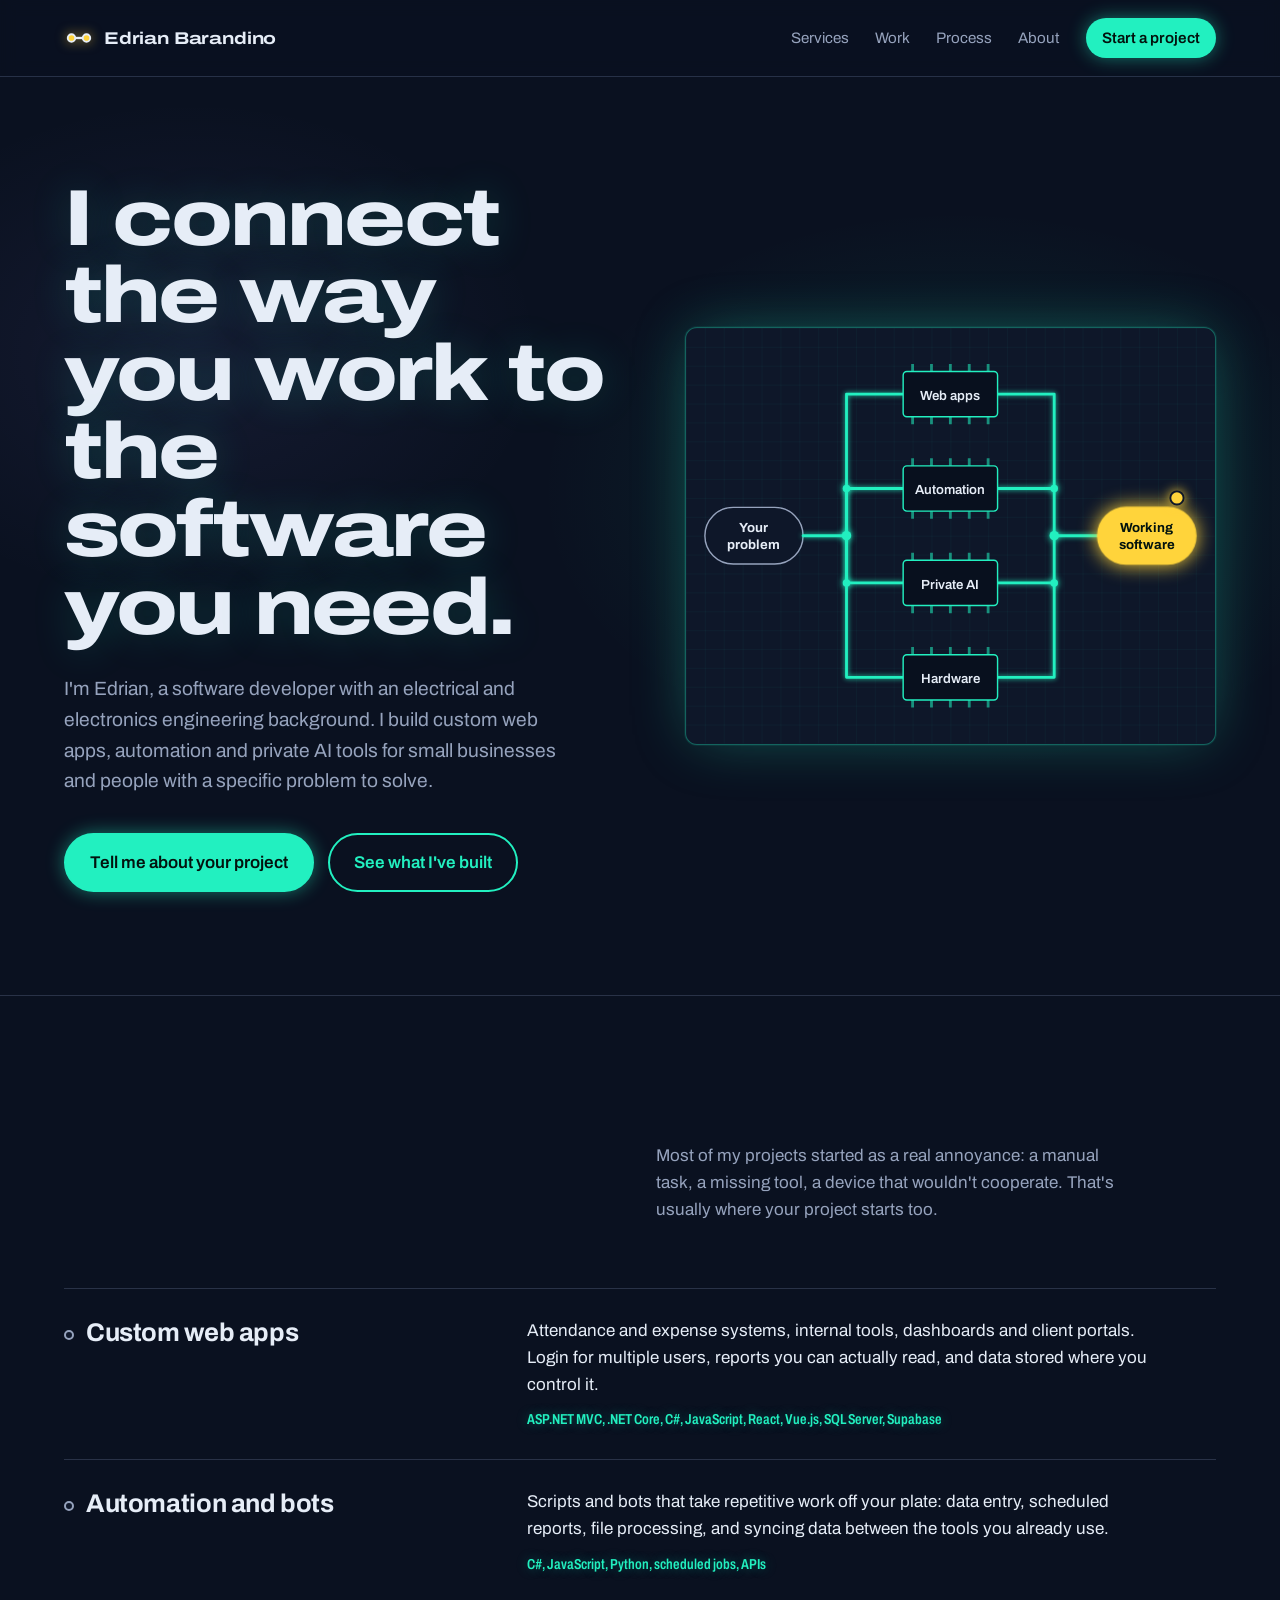
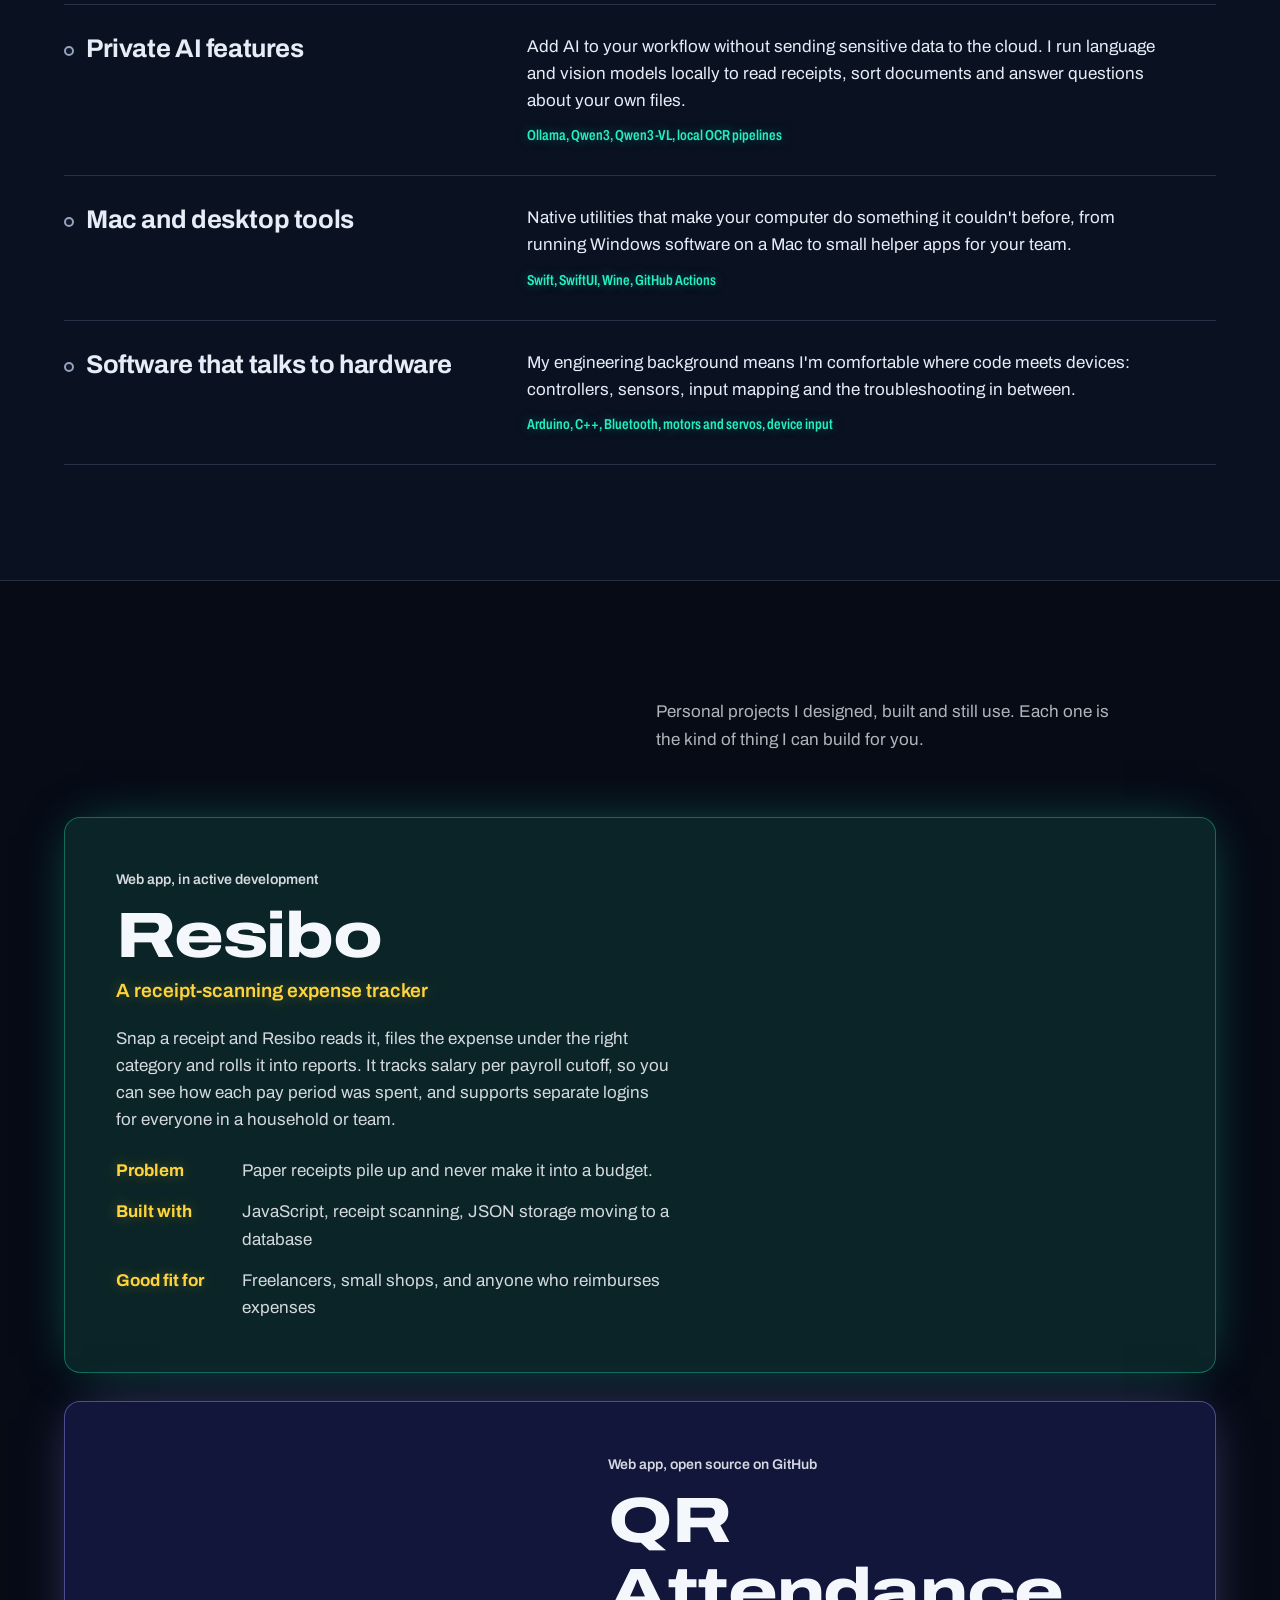
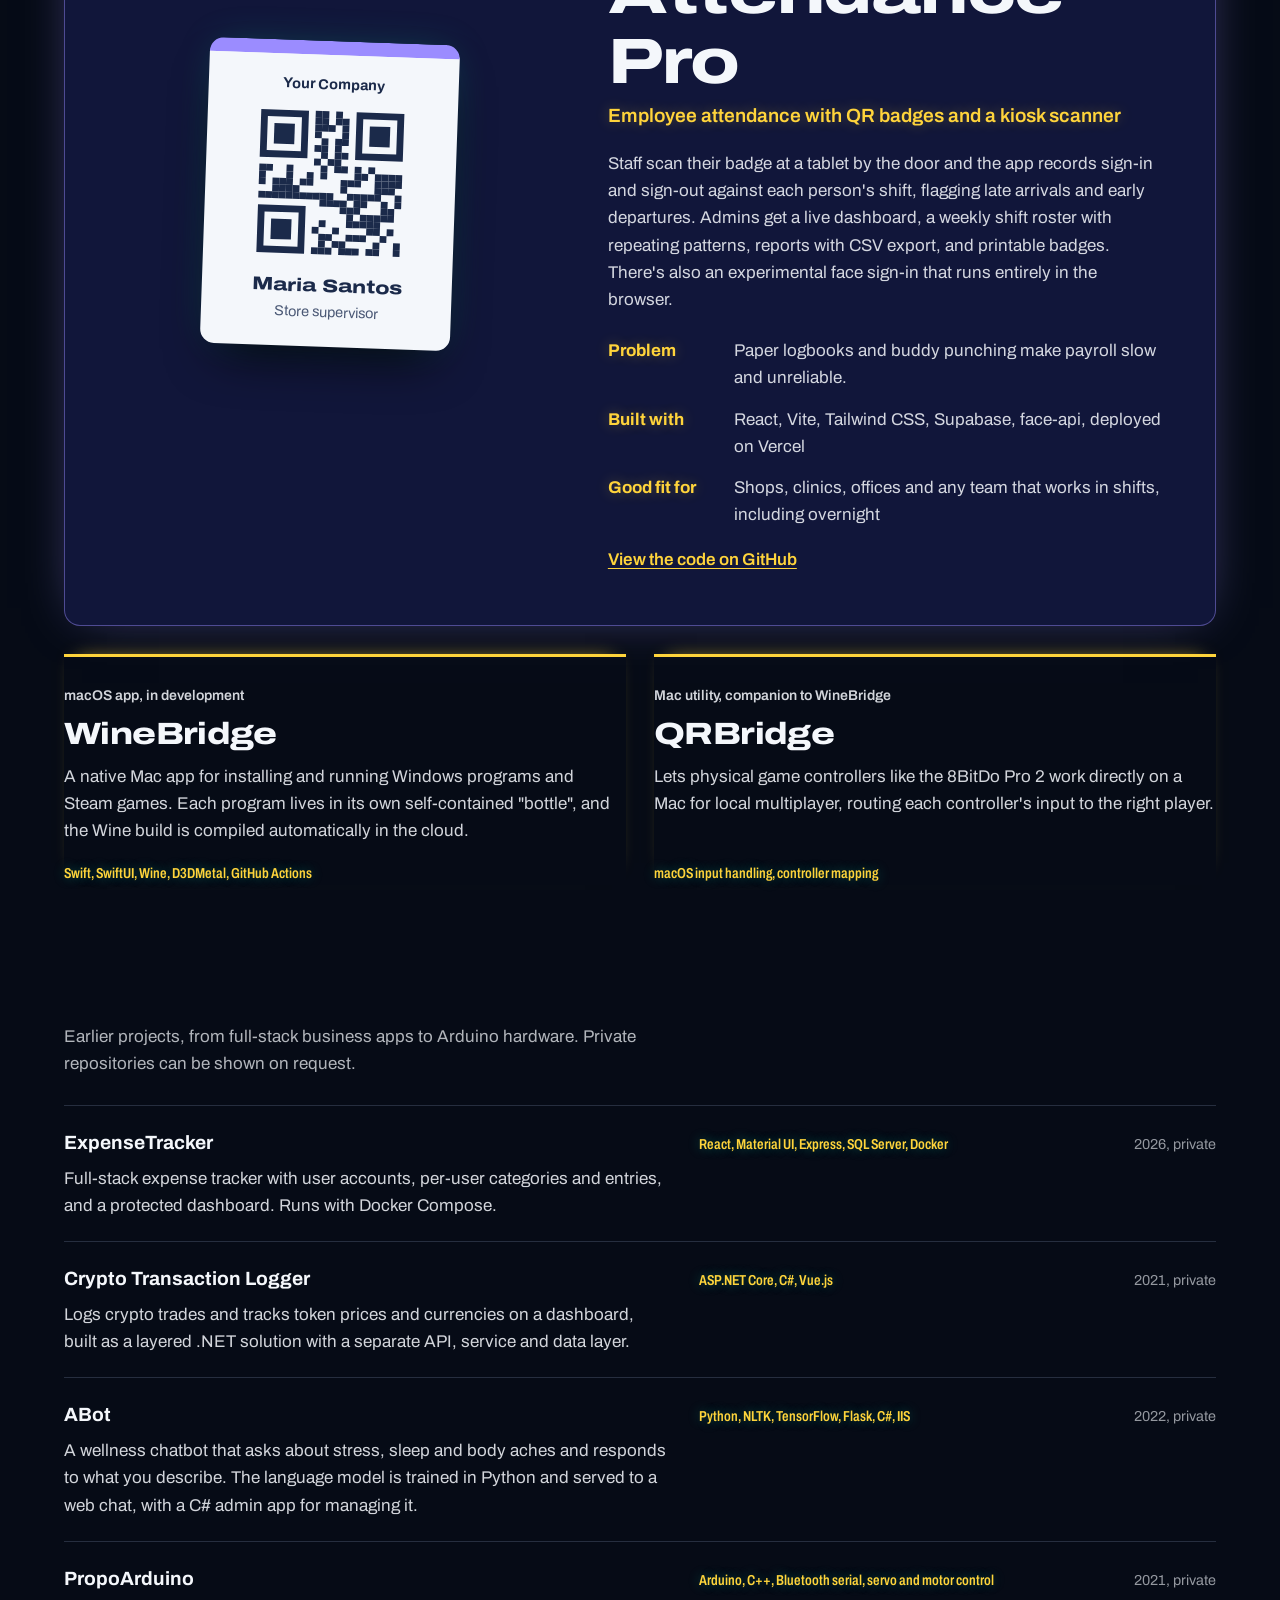
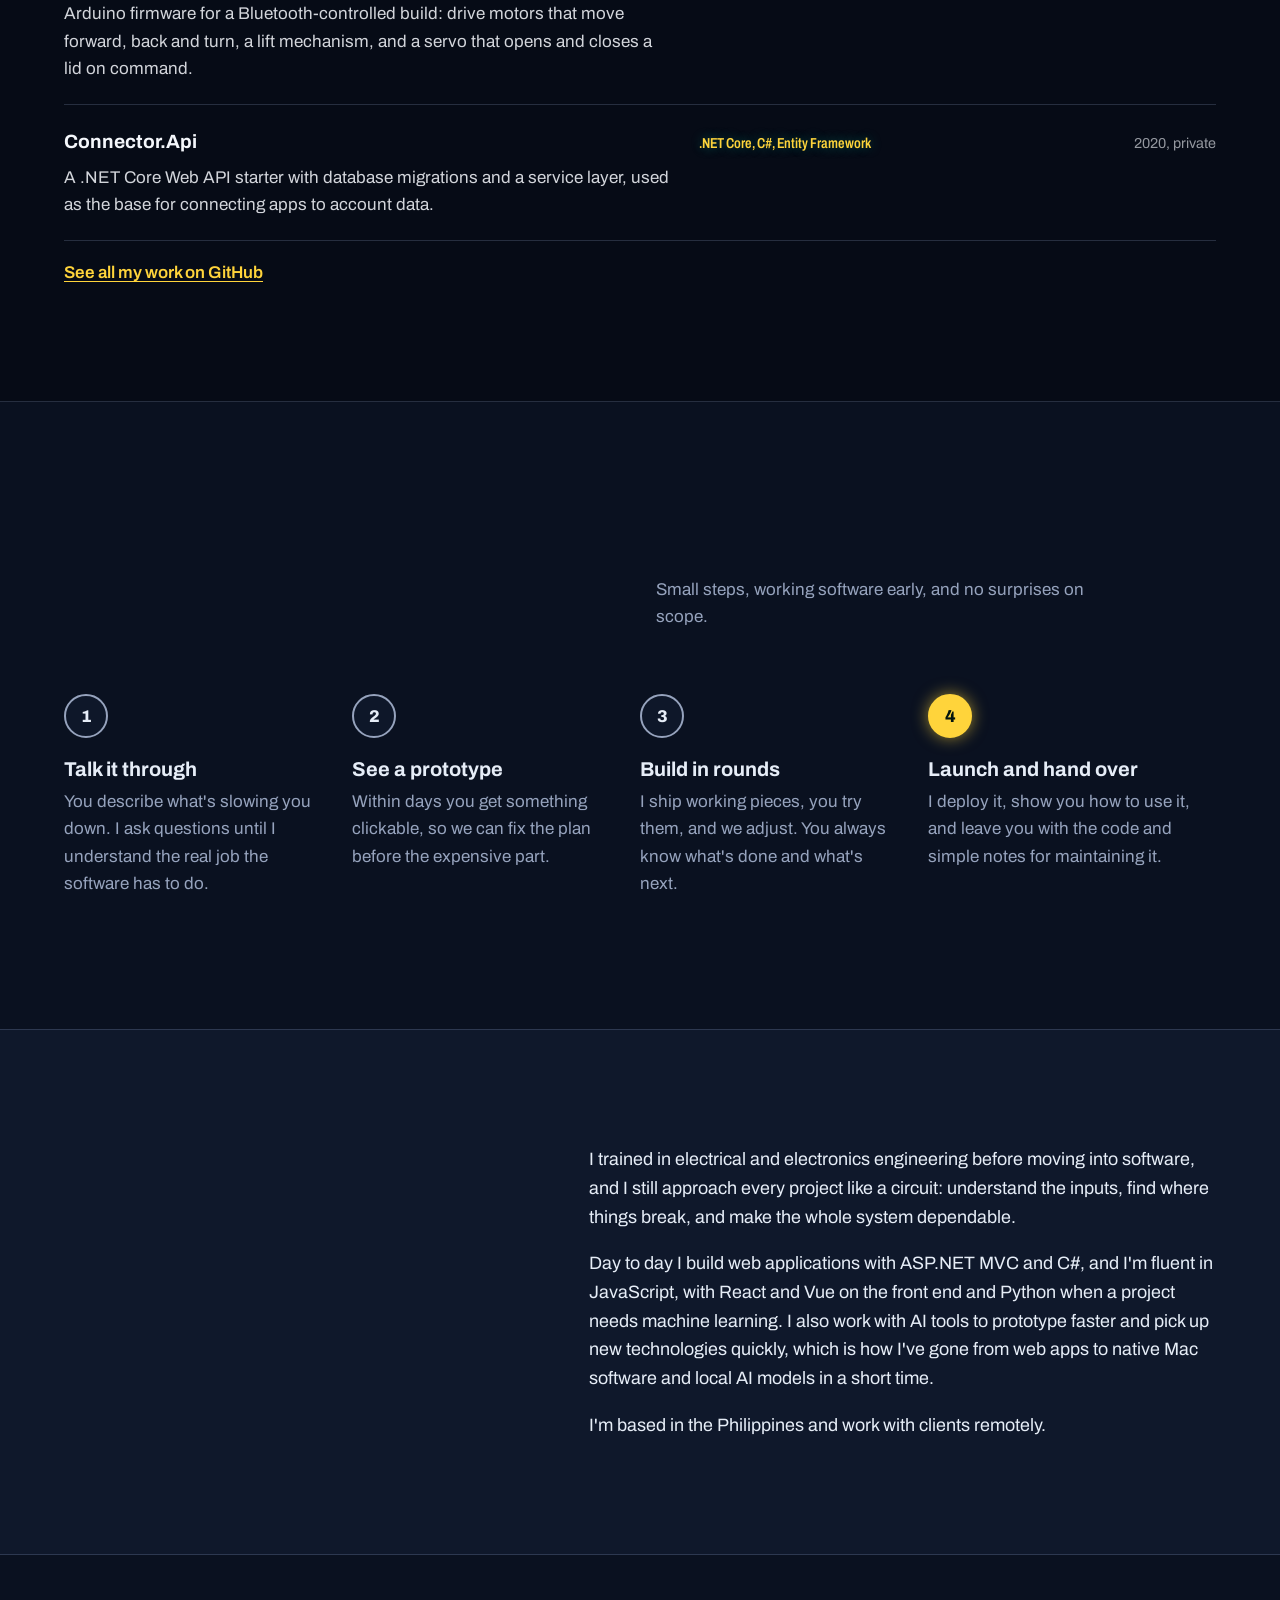
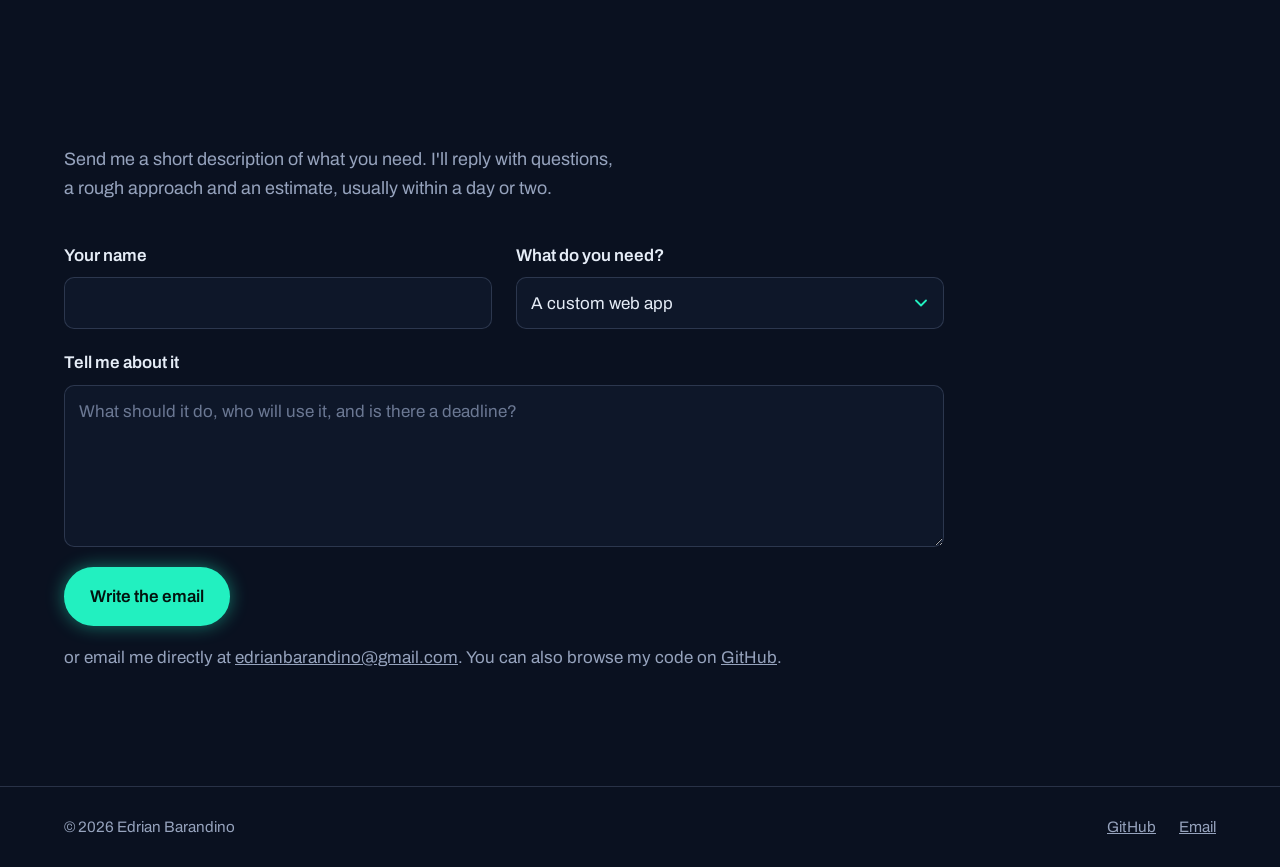
==== projects.html @ 35d55d87 "Updated contents" ====
<!DOCTYPE html>
<html lang="en">
<head>
  <meta charset="utf-8">
  <meta name="viewport" content="width=device-width, initial-scale=1">
  <meta name="theme-color" content="#0A1120">
  <meta name="robots" content="noindex">
  <title>Projects and services — Edrian Barandino</title>
  <meta name="description" content="Edrian Barandino is a software developer with an electronics engineering background. I build custom web apps, automation, bots and private AI tools for small businesses and individuals.">
  <meta property="og:title" content="Edrian Barandino — Web apps, automation and AI tools">
  <meta property="og:description" content="Custom web apps, automation and private AI tools, built by a developer who also understands hardware.">
  <meta property="og:type" content="website">
  <link rel="icon" href="data:image/svg+xml,%3Csvg xmlns='http://www.w3.org/2000/svg' viewBox='0 0 32 32'%3E%3Crect width='32' height='32' rx='6' fill='%231B2A4A'/%3E%3Ccircle cx='9' cy='16' r='3' fill='%23F2C230'/%3E%3Ccircle cx='23' cy='16' r='3' fill='%23F2C230'/%3E%3Cpath d='M12 16h8' stroke='%23F2C230' stroke-width='2'/%3E%3C/svg%3E">
  <link rel="preconnect" href="https://fonts.googleapis.com">
  <link rel="preconnect" href="https://fonts.gstatic.com" crossorigin>
  <link href="https://fonts.googleapis.com/css2?family=Archivo:wdth,wght@62..125,300..900&display=swap" rel="stylesheet">
  <link rel="stylesheet" href="styles.css">
</head>
<body>
  <a class="skip" href="#main">Skip to content</a>

  <header class="top">
    <span class="progress" aria-hidden="true"></span>
    <a class="mark" href="index.html" aria-label="Edrian Barandino, home">
      <svg viewBox="0 0 32 32" aria-hidden="true"><circle cx="8" cy="16" r="4"/><circle cx="24" cy="16" r="4"/><path d="M12 16h8"/></svg>
      <span>Edrian Barandino</span>
    </a>
    <nav aria-label="Main">
      <a href="#services">Services</a>
      <a href="#work">Work</a>
      <a href="#process">Process</a>
      <a href="#about">About</a>
      <a class="nav-cta" href="#contact">Start a project</a>
    </nav>
  </header>

  <main id="main">
    <!-- HERO -->
    <section class="hero" id="top" data-reveal="hero">
      <div class="hero-copy">
        <h1>I connect the way you work to the software you need.</h1>
        <p class="lede">I'm Edrian, a software developer with an electrical and electronics engineering background. I build custom web apps, automation and private AI tools for small businesses and people with a specific problem to solve.</p>
        <div class="hero-actions">
          <a class="btn btn-primary" href="#contact">Tell me about your project</a>
          <a class="btn btn-ghost" href="#work">See what I've built</a>
        </div>
      </div>

      <figure class="schematic" aria-label="Diagram: your problem flows through web, automation, AI and hardware skills into working software">
        <svg viewBox="0 0 560 440" role="img">
          <defs>
            <pattern id="grid" width="20" height="20" patternUnits="userSpaceOnUse">
              <path d="M20 0H0V20" fill="none" class="gridline"/>
            </pattern>
          </defs>
          <rect width="560" height="440" fill="url(#grid)"/>

          <!-- input terminal -->
          <g class="term">
            <rect x="20" y="190" width="104" height="60" rx="30"/>
            <text x="72" y="216" text-anchor="middle">Your</text>
            <text x="72" y="234" text-anchor="middle">problem</text>
          </g>

          <!-- traces -->
          <g class="traces">
            <path class="trace" id="t1" d="M124 220 H170 V70 H230"/>
            <path class="trace" id="t2" d="M170 220 V170 H230"/>
            <path class="trace" id="t3" d="M170 220 V270 H230"/>
            <path class="trace" id="t4" d="M170 220 V370 H230"/>
            <path class="trace" id="t5" d="M330 70 H390 V220"/>
            <path class="trace" id="t6" d="M330 170 H390"/>
            <path class="trace" id="t7" d="M330 270 H390"/>
            <path class="trace" id="t8" d="M330 370 H390 V220 H436"/>
          </g>

          <g class="pulses" aria-hidden="true">
            <circle class="pulse" r="5" visibility="hidden"><set attributeName="visibility" to="visible" begin="p0i.begin"/><set attributeName="visibility" to="hidden" begin="p0i.end"/><animateMotion dur="1s" begin="2.8s;p0o.end+1.4s" id="p0i" fill="freeze" keyPoints="0;1" keyTimes="0;1" calcMode="linear"><mpath href="#t1"/></animateMotion></circle>
            <circle class="pulse" r="5" visibility="hidden"><set attributeName="visibility" to="visible" begin="p0o.begin"/><set attributeName="visibility" to="hidden" begin="p0o.end"/><animateMotion dur="1s" begin="p0i.end" id="p0o" fill="freeze"><mpath href="#t5"/></animateMotion></circle>
            <circle class="pulse" r="5" visibility="hidden"><set attributeName="visibility" to="visible" begin="p1i.begin"/><set attributeName="visibility" to="hidden" begin="p1i.end"/><animateMotion dur="1s" begin="3.3499999999999996s;p1o.end+1.7s" id="p1i" fill="freeze" keyPoints="0;1" keyTimes="0;1" calcMode="linear"><mpath href="#t2"/></animateMotion></circle>
            <circle class="pulse" r="5" visibility="hidden"><set attributeName="visibility" to="visible" begin="p1o.begin"/><set attributeName="visibility" to="hidden" begin="p1o.end"/><animateMotion dur="1s" begin="p1i.end" id="p1o" fill="freeze"><mpath href="#t6"/></animateMotion></circle>
            <circle class="pulse" r="5" visibility="hidden"><set attributeName="visibility" to="visible" begin="p2i.begin"/><set attributeName="visibility" to="hidden" begin="p2i.end"/><animateMotion dur="1s" begin="3.9s;p2o.end+2.0s" id="p2i" fill="freeze" keyPoints="0;1" keyTimes="0;1" calcMode="linear"><mpath href="#t3"/></animateMotion></circle>
            <circle class="pulse" r="5" visibility="hidden"><set attributeName="visibility" to="visible" begin="p2o.begin"/><set attributeName="visibility" to="hidden" begin="p2o.end"/><animateMotion dur="1s" begin="p2i.end" id="p2o" fill="freeze"><mpath href="#t7"/></animateMotion></circle>
            <circle class="pulse" r="5" visibility="hidden"><set attributeName="visibility" to="visible" begin="p3i.begin"/><set attributeName="visibility" to="hidden" begin="p3i.end"/><animateMotion dur="1s" begin="4.45s;p3o.end+2.3s" id="p3i" fill="freeze" keyPoints="0;1" keyTimes="0;1" calcMode="linear"><mpath href="#t4"/></animateMotion></circle>
            <circle class="pulse" r="5" visibility="hidden"><set attributeName="visibility" to="visible" begin="p3o.begin"/><set attributeName="visibility" to="hidden" begin="p3o.end"/><animateMotion dur="1s" begin="p3i.end" id="p3o" fill="freeze"><mpath href="#t8"/></animateMotion></circle>
          </g>

          <g class="junctions">
            <circle cx="170" cy="220" r="5"/>
            <circle cx="170" cy="170" r="4"/>
            <circle cx="170" cy="270" r="4"/>
            <circle cx="390" cy="170" r="4"/>
            <circle cx="390" cy="270" r="4"/>
            <circle cx="390" cy="220" r="5"/>
          </g>

          <!-- components -->
          <a href="#svc-web" class="chip-link" data-svc="svc-web"><g class="chip"><rect x="230" y="46" width="100" height="48" rx="4"/><text x="280" y="76" text-anchor="middle">Web apps</text></g></a>
          <a href="#svc-auto" class="chip-link" data-svc="svc-auto"><g class="chip"><rect x="230" y="146" width="100" height="48" rx="4"/><text x="280" y="176" text-anchor="middle">Automation</text></g></a>
          <a href="#svc-ai" class="chip-link" data-svc="svc-ai"><g class="chip"><rect x="230" y="246" width="100" height="48" rx="4"/><text x="280" y="276" text-anchor="middle">Private AI</text></g></a>
          <a href="#svc-hw" class="chip-link" data-svc="svc-hw"><g class="chip"><rect x="230" y="346" width="100" height="48" rx="4"/><text x="280" y="376" text-anchor="middle">Hardware</text></g></a>
          <g class="pins">
            <path d="M240 46v-8M260 46v-8M280 46v-8M300 46v-8M320 46v-8M240 94v8M260 94v8M280 94v8M300 94v8M320 94v8"/>
            <path d="M240 146v-8M260 146v-8M280 146v-8M300 146v-8M320 146v-8M240 194v8M260 194v8M280 194v8M300 194v8M320 194v8"/>
            <path d="M240 246v-8M260 246v-8M280 246v-8M300 246v-8M320 246v-8M240 294v8M260 294v8M280 294v8M300 294v8M320 294v8"/>
            <path d="M240 346v-8M260 346v-8M280 346v-8M300 346v-8M320 346v-8M240 394v8M260 394v8M280 394v8M300 394v8M320 394v8"/>
          </g>

          <!-- output -->
          <g class="term term-out">
            <rect x="436" y="190" width="104" height="60" rx="30"/>
            <text x="488" y="216" text-anchor="middle">Working</text>
            <text x="488" y="234" text-anchor="middle">software</text>
          </g>
          <circle class="led" cx="520" cy="180" r="7"/>
        </svg>
      </figure>
    </section>

    <!-- SERVICES -->
    <section class="services" id="services" aria-labelledby="services-h">
      <div class="section-head" data-reveal="head">
        <h2 id="services-h">What I can build for you</h2>
        <p>Most of my projects started as a real annoyance: a manual task, a missing tool, a device that wouldn't cooperate. That's usually where your project starts too.</p>
      </div>

      <ul class="svc-list">
        <li class="svc" data-reveal="row" id="svc-web">
          <h3>Custom web apps</h3>
          <div>
            <p>Attendance and expense systems, internal tools, dashboards and client portals. Login for multiple users, reports you can actually read, and data stored where you control it.</p>
            <p class="stack">ASP.NET MVC, .NET Core, C#, JavaScript, React, Vue.js, SQL Server, Supabase</p>
          </div>
        </li>
        <li class="svc" data-reveal="row" id="svc-auto">
          <h3>Automation and bots</h3>
          <div>
            <p>Scripts and bots that take repetitive work off your plate: data entry, scheduled reports, file processing, and syncing data between the tools you already use.</p>
            <p class="stack">C#, JavaScript, Python, scheduled jobs, APIs</p>
          </div>
        </li>
        <li class="svc" data-reveal="row" id="svc-ai">
          <h3>Private AI features</h3>
          <div>
            <p>Add AI to your workflow without sending sensitive data to the cloud. I run language and vision models locally to read receipts, sort documents and answer questions about your own files.</p>
            <p class="stack">Ollama, Qwen3, Qwen3-VL, local OCR pipelines</p>
          </div>
        </li>
        <li class="svc" data-reveal="row" id="svc-mac">
          <h3>Mac and desktop tools</h3>
          <div>
            <p>Native utilities that make your computer do something it couldn't before, from running Windows software on a Mac to small helper apps for your team.</p>
            <p class="stack">Swift, SwiftUI, Wine, GitHub Actions</p>
          </div>
        </li>
        <li class="svc" data-reveal="row" id="svc-hw">
          <h3>Software that talks to hardware</h3>
          <div>
            <p>My engineering background means I'm comfortable where code meets devices: controllers, sensors, input mapping and the troubleshooting in between.</p>
            <p class="stack">Arduino, C++, Bluetooth, motors and servos, device input</p>
          </div>
        </li>
      </ul>
    </section>

    <!-- WORK -->
    <section class="work" id="work" aria-labelledby="work-h">
      <div class="section-head" data-reveal="head">
        <h2 id="work-h">Things I've built</h2>
        <p>Personal projects I designed, built and still use. Each one is the kind of thing I can build for you.</p>
      </div>

      <article class="case case-feature" data-reveal="up">
        <div class="case-body">
          <p class="case-status">Web app, in active development</p>
          <h3>Resibo</h3>
          <p class="case-sub">A receipt-scanning expense tracker</p>
          <p>Snap a receipt and Resibo reads it, files the expense under the right category and rolls it into reports. It tracks salary per payroll cutoff, so you can see how each pay period was spent, and supports separate logins for everyone in a household or team.</p>
          <dl class="case-facts">
            <div><dt>Problem</dt><dd>Paper receipts pile up and never make it into a budget.</dd></div>
            <div><dt>Built with</dt><dd>JavaScript, receipt scanning, JSON storage moving to a database</dd></div>
            <div><dt>Good fit for</dt><dd>Freelancers, small shops, and anyone who reimburses expenses</dd></div>
          </dl>
        </div>
        <div class="receipt" data-reveal aria-hidden="true">
          <div class="receipt-paper">
            <p class="r-shop">Sari-sari Mart</p>
            <p class="r-date">Nov 6, 2026</p>
            <ul>
              <li><span>Rice 5kg</span><span>₱285.00</span></li>
              <li><span>Cooking oil</span><span>₱98.50</span></li>
              <li><span>Eggs (12)</span><span>₱102.00</span></li>
              <li><span>Coffee</span><span>₱64.00</span></li>
            </ul>
            <p class="r-total"><span>Total</span><span>₱549.50</span></p>
          </div>
          <div class="receipt-tag">
            <span class="tag-k">Category</span><span>Groceries</span>
            <span class="tag-k">Cutoff</span><span>Nov 1–15</span>
          </div>
        </div>
      </article>


      <article class="case case-feature case-flip" data-reveal="up">
        <div class="badge-demo" data-reveal aria-hidden="true">
          <div class="badge">
            <span class="scanline"></span>
            <p class="badge-co">Your Company</p>
            <svg class="qr" viewBox="-0.5 -0.5 22 22" aria-hidden="true"><rect x="0.5" y="0.5" width="6" height="6" fill="none" stroke="currentColor" stroke-width="1"/><rect x="2" y="2" width="3" height="3"/><rect x="14.5" y="0.5" width="6" height="6" fill="none" stroke="currentColor" stroke-width="1"/><rect x="16" y="2" width="3" height="3"/><rect x="0.5" y="14.5" width="6" height="6" fill="none" stroke="currentColor" stroke-width="1"/><rect x="2" y="16" width="3" height="3"/><rect x="8" y="0" width="1" height="1"/><rect x="9" y="0" width="1" height="1"/><rect x="11" y="0" width="1" height="1"/><rect x="8" y="1" width="1" height="1"/><rect x="9" y="1" width="1" height="1"/><rect x="11" y="1" width="1" height="1"/><rect x="12" y="1" width="1" height="1"/><rect x="8" y="2" width="1" height="1"/><rect x="9" y="2" width="1" height="1"/><rect x="10" y="2" width="1" height="1"/><rect x="12" y="2" width="1" height="1"/><rect x="8" y="3" width="1" height="1"/><rect x="12" y="3" width="1" height="1"/><rect x="9" y="4" width="1" height="1"/><rect x="11" y="4" width="1" height="1"/><rect x="12" y="4" width="1" height="1"/><rect x="8" y="5" width="1" height="1"/><rect x="9" y="5" width="1" height="1"/><rect x="11" y="5" width="1" height="1"/><rect x="9" y="6" width="1" height="1"/><rect x="11" y="6" width="1" height="1"/><rect x="12" y="6" width="1" height="1"/><rect x="8" y="7" width="1" height="1"/><rect x="10" y="7" width="1" height="1"/><rect x="11" y="7" width="1" height="1"/><rect x="0" y="8" width="1" height="1"/><rect x="1" y="8" width="1" height="1"/><rect x="4" y="8" width="1" height="1"/><rect x="9" y="8" width="1" height="1"/><rect x="11" y="8" width="1" height="1"/><rect x="12" y="8" width="1" height="1"/><rect x="14" y="8" width="1" height="1"/><rect x="16" y="8" width="1" height="1"/><rect x="0" y="9" width="1" height="1"/><rect x="4" y="9" width="1" height="1"/><rect x="7" y="9" width="1" height="1"/><rect x="9" y="9" width="1" height="1"/><rect x="14" y="9" width="1" height="1"/><rect x="15" y="9" width="1" height="1"/><rect x="17" y="9" width="1" height="1"/><rect x="18" y="9" width="1" height="1"/><rect x="19" y="9" width="1" height="1"/><rect x="20" y="9" width="1" height="1"/><rect x="0" y="10" width="1" height="1"/><rect x="2" y="10" width="1" height="1"/><rect x="3" y="10" width="1" height="1"/><rect x="4" y="10" width="1" height="1"/><rect x="6" y="10" width="1" height="1"/><rect x="7" y="10" width="1" height="1"/><rect x="12" y="10" width="1" height="1"/><rect x="13" y="10" width="1" height="1"/><rect x="14" y="10" width="1" height="1"/><rect x="17" y="10" width="1" height="1"/><rect x="18" y="10" width="1" height="1"/><rect x="19" y="10" width="1" height="1"/><rect x="20" y="10" width="1" height="1"/><rect x="2" y="11" width="1" height="1"/><rect x="3" y="11" width="1" height="1"/><rect x="4" y="11" width="1" height="1"/><rect x="5" y="11" width="1" height="1"/><rect x="12" y="11" width="1" height="1"/><rect x="17" y="11" width="1" height="1"/><rect x="18" y="11" width="1" height="1"/><rect x="19" y="11" width="1" height="1"/><rect x="0" y="12" width="1" height="1"/><rect x="1" y="12" width="1" height="1"/><rect x="2" y="12" width="1" height="1"/><rect x="3" y="12" width="1" height="1"/><rect x="4" y="12" width="1" height="1"/><rect x="5" y="12" width="1" height="1"/><rect x="6" y="12" width="1" height="1"/><rect x="7" y="12" width="1" height="1"/><rect x="8" y="12" width="1" height="1"/><rect x="9" y="12" width="1" height="1"/><rect x="10" y="12" width="1" height="1"/><rect x="13" y="12" width="1" height="1"/><rect x="14" y="12" width="1" height="1"/><rect x="15" y="12" width="1" height="1"/><rect x="16" y="12" width="1" height="1"/><rect x="17" y="12" width="1" height="1"/><rect x="20" y="12" width="1" height="1"/><rect x="9" y="13" width="1" height="1"/><rect x="10" y="13" width="1" height="1"/><rect x="11" y="13" width="1" height="1"/><rect x="12" y="13" width="1" height="1"/><rect x="14" y="13" width="1" height="1"/><rect x="15" y="13" width="1" height="1"/><rect x="18" y="13" width="1" height="1"/><rect x="20" y="13" width="1" height="1"/><rect x="12" y="14" width="1" height="1"/><rect x="13" y="14" width="1" height="1"/><rect x="14" y="14" width="1" height="1"/><rect x="18" y="14" width="1" height="1"/><rect x="19" y="14" width="1" height="1"/><rect x="13" y="15" width="1" height="1"/><rect x="15" y="15" width="1" height="1"/><rect x="16" y="15" width="1" height="1"/><rect x="17" y="15" width="1" height="1"/><rect x="18" y="15" width="1" height="1"/><rect x="19" y="15" width="1" height="1"/><rect x="9" y="16" width="1" height="1"/><rect x="13" y="16" width="1" height="1"/><rect x="14" y="16" width="1" height="1"/><rect x="15" y="16" width="1" height="1"/><rect x="16" y="16" width="1" height="1"/><rect x="17" y="16" width="1" height="1"/><rect x="8" y="17" width="1" height="1"/><rect x="11" y="17" width="1" height="1"/><rect x="16" y="17" width="1" height="1"/><rect x="17" y="17" width="1" height="1"/><rect x="19" y="17" width="1" height="1"/><rect x="9" y="18" width="1" height="1"/><rect x="10" y="18" width="1" height="1"/><rect x="13" y="18" width="1" height="1"/><rect x="14" y="18" width="1" height="1"/><rect x="15" y="18" width="1" height="1"/><rect x="18" y="18" width="1" height="1"/><rect x="9" y="19" width="1" height="1"/><rect x="11" y="19" width="1" height="1"/><rect x="12" y="19" width="1" height="1"/><rect x="17" y="19" width="1" height="1"/><rect x="20" y="19" width="1" height="1"/><rect x="8" y="20" width="1" height="1"/><rect x="9" y="20" width="1" height="1"/><rect x="10" y="20" width="1" height="1"/><rect x="12" y="20" width="1" height="1"/><rect x="13" y="20" width="1" height="1"/><rect x="14" y="20" width="1" height="1"/><rect x="16" y="20" width="1" height="1"/><rect x="17" y="20" width="1" height="1"/><rect x="20" y="20" width="1" height="1"/></svg>
            <p class="badge-name">Maria Santos</p>
            <p class="badge-role">Store supervisor</p>
          </div>
          <div class="scan-chip">
            <span class="tag-k">Signed in</span><span>8:57 AM</span>
            <span class="tag-k">Status</span><span>On time</span>
          </div>
        </div>
        <div class="case-body">
          <p class="case-status">Web app, open source on GitHub</p>
          <h3>QR Attendance Pro</h3>
          <p class="case-sub">Employee attendance with QR badges and a kiosk scanner</p>
          <p>Staff scan their badge at a tablet by the door and the app records sign-in and sign-out against each person's shift, flagging late arrivals and early departures. Admins get a live dashboard, a weekly shift roster with repeating patterns, reports with CSV export, and printable badges. There's also an experimental face sign-in that runs entirely in the browser.</p>
          <dl class="case-facts">
            <div><dt>Problem</dt><dd>Paper logbooks and buddy punching make payroll slow and unreliable.</dd></div>
            <div><dt>Built with</dt><dd>React, Vite, Tailwind CSS, Supabase, face-api, deployed on Vercel</dd></div>
            <div><dt>Good fit for</dt><dd>Shops, clinics, offices and any team that works in shifts, including overnight</dd></div>
          </dl>
          <p class="case-link"><a href="https://github.com/Ezekiel05/QRAttendancePro">View the code on GitHub</a></p>
        </div>
      </article>

      <div class="case-row">

        <article class="case" data-reveal="up">
          <p class="case-status">macOS app, in development</p>
          <h3>WineBridge</h3>
          <p>A native Mac app for installing and running Windows programs and Steam games. Each program lives in its own self-contained "bottle", and the Wine build is compiled automatically in the cloud.</p>
          <p class="stack">Swift, SwiftUI, Wine, D3DMetal, GitHub Actions</p>
        </article>

        <article class="case" data-reveal="up">
          <p class="case-status">Mac utility, companion to WineBridge</p>
          <h3>QRBridge</h3>
          <p>Lets physical game controllers like the 8BitDo Pro 2 work directly on a Mac for local multiplayer, routing each controller's input to the right player.</p>
          <p class="stack">macOS input handling, controller mapping</p>
        </article>
      </div>

      <div class="more">
        <h3 class="more-h" data-reveal="wipe">More on GitHub</h3>
        <p class="more-note">Earlier projects, from full-stack business apps to Arduino hardware. Private repositories can be shown on request.</p>
        <ul class="repo-list">
          <li class="repo" data-reveal="row">
            <div class="repo-main">
              <h4>ExpenseTracker</h4>
              <p>Full-stack expense tracker with user accounts, per-user categories and entries, and a protected dashboard. Runs with Docker Compose.</p>
            </div>
            <p class="stack">React, Material UI, Express, SQL Server, Docker</p>
            <p class="repo-meta">2026, private</p>
          </li>
          <li class="repo" data-reveal="row">
            <div class="repo-main">
              <h4>Crypto Transaction Logger</h4>
              <p>Logs crypto trades and tracks token prices and currencies on a dashboard, built as a layered .NET solution with a separate API, service and data layer.</p>
            </div>
            <p class="stack">ASP.NET Core, C#, Vue.js</p>
            <p class="repo-meta">2021, private</p>
          </li>
          <li class="repo" data-reveal="row">
            <div class="repo-main">
              <h4>ABot</h4>
              <p>A wellness chatbot that asks about stress, sleep and body aches and responds to what you describe. The language model is trained in Python and served to a web chat, with a C# admin app for managing it.</p>
            </div>
            <p class="stack">Python, NLTK, TensorFlow, Flask, C#, IIS</p>
            <p class="repo-meta">2022, private</p>
          </li>
          <li class="repo" data-reveal="row">
            <div class="repo-main">
              <h4>PropoArduino</h4>
              <p>Arduino firmware for a Bluetooth-controlled build: drive motors that move forward, back and turn, a lift mechanism, and a servo that opens and closes a lid on command.</p>
            </div>
            <p class="stack">Arduino, C++, Bluetooth serial, servo and motor control</p>
            <p class="repo-meta">2021, private</p>
          </li>
          <li class="repo" data-reveal="row">
            <div class="repo-main">
              <h4>Connector.Api</h4>
              <p>A .NET Core Web API starter with database migrations and a service layer, used as the base for connecting apps to account data.</p>
            </div>
            <p class="stack">.NET Core, C#, Entity Framework</p>
            <p class="repo-meta">2020, private</p>
          </li>
        </ul>
        <p class="case-link"><a href="https://github.com/Ezekiel05">See all my work on GitHub</a></p>
      </div>
    </section>

    <!-- PROCESS -->
    <section class="process" id="process" aria-labelledby="process-h">
      <div class="section-head" data-reveal="head">
        <h2 id="process-h">How a project with me goes</h2>
        <p>Small steps, working software early, and no surprises on scope.</p>
      </div>
      <ol class="steps" data-reveal>
        <li>
          <h3>Talk it through</h3>
          <p>You describe what's slowing you down. I ask questions until I understand the real job the software has to do.</p>
        </li>
        <li>
          <h3>See a prototype</h3>
          <p>Within days you get something clickable, so we can fix the plan before the expensive part.</p>
        </li>
        <li>
          <h3>Build in rounds</h3>
          <p>I ship working pieces, you try them, and we adjust. You always know what's done and what's next.</p>
        </li>
        <li>
          <h3>Launch and hand over</h3>
          <p>I deploy it, show you how to use it, and leave you with the code and simple notes for maintaining it.</p>
        </li>
      </ol>
    </section>

    <!-- ABOUT -->
    <section class="about" id="about" aria-labelledby="about-h">
      <div class="about-inner" data-reveal="head">
        <h2 id="about-h">An engineer who writes software</h2>
        <div class="about-text">
          <p>I trained in electrical and electronics engineering before moving into software, and I still approach every project like a circuit: understand the inputs, find where things break, and make the whole system dependable.</p>
          <p>Day to day I build web applications with ASP.NET MVC and C#, and I'm fluent in JavaScript, with React and Vue on the front end and Python when a project needs machine learning. I also work with AI tools to prototype faster and pick up new technologies quickly, which is how I've gone from web apps to native Mac software and local AI models in a short time.</p>
          <p>I'm based in the Philippines and work with clients remotely.</p>
        </div>
      </div>
    </section>

    <!-- CONTACT -->
    <section class="contact" id="contact" aria-labelledby="contact-h">
      <h2 id="contact-h" data-reveal="wipe">Have a problem software could fix?</h2>
      <p>Send me a short description of what you need. I'll reply with questions, a rough approach and an estimate, usually within a day or two.</p>

      <form class="contact-form" id="contact-form" novalidate data-reveal="up">
        <div class="field">
          <label for="f-name">Your name</label>
          <input id="f-name" name="name" type="text" autocomplete="name" required>
        </div>
        <div class="field">
          <label for="f-type">What do you need?</label>
          <select id="f-type" name="type">
            <option>A custom web app</option>
            <option>Automation or a bot</option>
            <option>AI features</option>
            <option>A Mac or desktop tool</option>
            <option>Something else</option>
          </select>
        </div>
        <div class="field field-wide">
          <label for="f-msg">Tell me about it</label>
          <textarea id="f-msg" name="message" rows="5" required placeholder="What should it do, who will use it, and is there a deadline?"></textarea>
        </div>
        <p class="form-error" id="form-error" role="alert" hidden></p>
        <div class="field-wide form-actions">
          <button class="btn btn-primary" type="submit">Write the email</button>
          <span class="form-alt">or email me directly at <a href="mailto:edrianbarandino@gmail.com">edrianbarandino@gmail.com</a>. You can also browse my code on <a href="https://github.com/Ezekiel05">GitHub</a>.</span>
        </div>
      </form>
    </section>
  </main>

  <footer class="foot">
    <p>© <span id="year">2026</span> Edrian Barandino</p>
    <p><a href="https://github.com/Ezekiel05">GitHub</a> <a href="mailto:edrianbarandino@gmail.com">Email</a></p>
  </footer>

  <script src="script.js"></script>
</body>
</html>
---- styles.css ----
/* Palette: drafting-sheet blue-grey, navy ink, solder-mask green, indicator yellow */
:root {
  color-scheme: dark;
  --sheet: #0A1120;
  --sheet-2: #0F182B;
  --ink: #E6EDF7;
  --ink-soft: #96A3BD;
  --mask: #22F0C0;
  --mask-deep: #0B2427;
  --led: #FFD43B;
  --violet: #9B8CFF;
  --white: #F4F7FB;
  --surface: #0E1729;
  --line: rgba(150, 170, 210, 0.22);
  --paper-ink: #1B2A4A;
  --paper-soft: #4A5875;
  --on-neon: #03130E;
  --grid: rgba(34, 240, 192, 0.07);
  --glow: 0 0 18px rgba(34, 240, 192, 0.45);

  --font: "Archivo", system-ui, -apple-system, "Segoe UI", sans-serif;
  --wide: "wdth" 125;
  --narrow: "wdth" 75;

  --measure: 64ch;
  --gutter: clamp(20px, 5vw, 72px);
}

*, *::before, *::after { box-sizing: border-box; }
html { scroll-behavior: smooth; }
@media (prefers-reduced-motion: reduce) { html { scroll-behavior: auto; } }

body {
  margin: 0;
  background: var(--sheet);
  color: var(--ink);
  font-family: var(--font);
  font-size: 1.0625rem;
  line-height: 1.6;
  -webkit-font-smoothing: antialiased;
}

h1, h2, h3 { margin: 0; line-height: 1.1; }
p { margin: 0 0 1em; }
a { color: inherit; }

:focus-visible {
  outline: 3px solid var(--led);
  outline-offset: 3px;
  border-radius: 2px;
}

.skip {
  position: absolute; left: -9999px; top: 8px;
  background: var(--ink); color: var(--white); padding: 8px 14px; z-index: 10;
}
.skip:focus { left: 8px; }

/* ---------- header ---------- */
.top {
  display: flex; align-items: center; justify-content: space-between; gap: 24px;
  padding: 18px var(--gutter);
  position: sticky; top: 0; z-index: 5;
  background: color-mix(in srgb, var(--sheet) 88%, transparent);
  backdrop-filter: blur(8px);
  border-bottom: 1px solid var(--sheet-2);
}
.mark {
  display: flex; align-items: center; gap: 10px;
  text-decoration: none; font-weight: 700;
  font-variation-settings: var(--wide);
  letter-spacing: -0.01em;
}
.mark svg { width: 30px; height: 30px; fill: var(--led); stroke: var(--ink); stroke-width: 2.5; }
.mark svg circle { stroke: var(--ink); stroke-width: 2; }
.top nav { display: flex; align-items: center; gap: 26px; font-size: 0.95rem; }
.top nav a { text-decoration: none; color: var(--ink-soft); }
.top nav a:hover { color: var(--ink); }
.top nav .nav-cta {
  color: var(--white); background: var(--ink);
  padding: 8px 16px; border-radius: 999px;
}
.top nav .nav-cta:hover { color: var(--white); background: var(--mask); }

@media (max-width: 760px) {
  .top nav a:not(.nav-cta) { display: none; }
  .mark span { font-size: 0.95rem; }
}

/* ---------- buttons ---------- */
.btn {
  display: inline-block; font: inherit; font-weight: 600;
  text-decoration: none; cursor: pointer;
  padding: 14px 24px; border-radius: 999px; border: 2px solid var(--ink);
  transition: background-color .15s, color .15s;
}
.btn-primary { background: var(--ink); color: var(--white); }
.btn-primary:hover { background: var(--mask); border-color: var(--mask); }
.btn-ghost { background: transparent; color: var(--ink); }
.btn-ghost:hover { background: var(--ink); color: var(--white); }

/* ---------- hero ---------- */
.hero {
  display: grid; grid-template-columns: 1.05fr 1fr; gap: clamp(32px, 5vw, 80px);
  align-items: center;
  padding: clamp(48px, 8vw, 112px) var(--gutter) clamp(56px, 8vw, 104px);
  max-width: 1400px; margin: 0 auto;
}
.hero h1 {
  font-size: clamp(2.6rem, 6.2vw, 5.4rem);
  font-weight: 800;
  font-variation-settings: var(--wide);
  letter-spacing: -0.035em;
  line-height: 0.98;
  margin-bottom: 28px;
}
.lede { font-size: clamp(1.1rem, 1.5vw, 1.3rem); color: var(--ink-soft); max-width: 46ch; margin-bottom: 36px; }
.hero-actions { display: flex; flex-wrap: wrap; gap: 14px; }

.schematic { margin: 0; }
.schematic svg {
  width: 100%; height: auto; display: block;
  background: var(--white);
  border: 2px solid var(--ink);
  border-radius: 12px;
}
.gridline { stroke: var(--grid); stroke-width: 1; }
.trace { fill: none; stroke: var(--mask); stroke-width: 3; stroke-linejoin: round; stroke-linecap: round; }
.junctions circle { fill: var(--mask); }
.chip rect { fill: var(--ink); }
.chip text { fill: var(--white); font: 600 14px var(--font); }
.pins path { stroke: var(--ink); stroke-width: 3; }
.term rect { fill: var(--white); stroke: var(--ink); stroke-width: 2.5; }
.term text { fill: var(--ink); font: 700 14px var(--font); }
.term-out rect { fill: var(--led); }
.led { fill: var(--led); stroke: var(--ink); stroke-width: 2; }

/* the one orchestrated motion: current flows through the board on load */
@media (prefers-reduced-motion: no-preference) {
  .js .trace { stroke-dasharray: 400; stroke-dashoffset: 400; }
  .js .term-out rect { fill: var(--white); }
  .js .led { fill: var(--sheet-2); }
  .js .hero.in .trace { animation: flow 1.4s cubic-bezier(.6,.1,.3,1) forwards; }
  .js .hero.in .traces path:nth-child(n+5) { animation-delay: 1.1s; }
  .js .hero.in .term-out rect { animation: power .3s 2.4s forwards; }
  .js .hero.in .led { animation: power .3s 2.5s forwards; }
}
@keyframes flow { to { stroke-dashoffset: 0; } }
@keyframes power { to { fill: var(--led); } }

@media (max-width: 900px) {
  .hero { grid-template-columns: 1fr; }
  .schematic { max-width: 560px; }
}

/* ---------- shared section head ---------- */
.services, .work, .process, .contact {
  padding: clamp(64px, 9vw, 120px) var(--gutter);
  max-width: 1400px; margin: 0 auto;
}
.section-head {
  display: grid; grid-template-columns: 1fr 1fr; gap: 32px; align-items: end;
  margin-bottom: clamp(36px, 5vw, 64px);
}
.section-head h2, .about h2, .contact h2 {
  font-size: clamp(2rem, 4vw, 3.25rem);
  font-weight: 800;
  font-variation-settings: var(--wide);
  letter-spacing: -0.03em;
}
.section-head p { color: var(--ink-soft); max-width: 48ch; margin: 0; }
@media (max-width: 760px) { .section-head { grid-template-columns: 1fr; gap: 16px; } }

.stack {
  font-size: 0.9rem; color: var(--mask);
  font-weight: 600; font-variation-settings: var(--narrow);
  margin: 0;
}

/* ---------- services ---------- */
.services { border-top: 2px solid var(--ink); }
.svc-list { list-style: none; margin: 0; padding: 0; }
.svc {
  display: grid; grid-template-columns: minmax(220px, 1fr) 1.6fr; gap: 32px;
  padding: 28px 0;
  border-top: 1px solid color-mix(in srgb, var(--ink) 25%, transparent);
}
.svc:last-child { border-bottom: 1px solid color-mix(in srgb, var(--ink) 25%, transparent); }
.svc h3 {
  font-size: clamp(1.3rem, 2vw, 1.6rem); font-weight: 700;
  letter-spacing: -0.015em; padding-top: 2px;
}
.svc p { max-width: var(--measure); }
.svc p:not(.stack) { margin-bottom: 10px; }
@media (max-width: 760px) { .svc { grid-template-columns: 1fr; gap: 10px; } }

/* ---------- work ---------- */
.work { background: var(--ink); color: var(--white); max-width: none; }
.work > * { max-width: calc(1400px - 2 * var(--gutter)); margin-left: auto; margin-right: auto; }
.work .section-head p { color: color-mix(in srgb, var(--white) 72%, transparent); }
.work .stack { color: var(--led); }

.case-status {
  font-size: 0.88rem; font-weight: 600;
  color: color-mix(in srgb, var(--white) 65%, transparent);
  margin-bottom: 10px;
}
.case h3 {
  font-size: clamp(1.5rem, 2.4vw, 2rem); font-weight: 800;
  font-variation-settings: var(--wide); letter-spacing: -0.02em;
  margin-bottom: 12px;
}
.case p { color: color-mix(in srgb, var(--white) 86%, transparent); }

.case-feature {
  display: grid; grid-template-columns: 1.3fr 1fr; gap: clamp(32px, 5vw, 72px);
  align-items: center;
  padding: clamp(28px, 4vw, 56px);
  background: var(--mask-deep);
  border-radius: 16px;
  margin-bottom: 28px;
}
.case-feature h3 { font-size: clamp(2.4rem, 5vw, 4rem); margin-bottom: 4px; }
.case-sub { font-size: 1.2rem; font-weight: 600; color: var(--led) !important; margin-bottom: 18px; }
.case-feature > .case-body > p:not(.case-status):not(.case-sub) { max-width: 58ch; }

.case-facts { margin: 24px 0 0; display: grid; gap: 14px; }
.case-facts div { display: grid; grid-template-columns: 110px 1fr; gap: 16px; }
.case-facts dt { font-weight: 700; color: var(--led); }
.case-facts dd { margin: 0; color: color-mix(in srgb, var(--white) 86%, transparent); }
@media (max-width: 520px) { .case-facts div { grid-template-columns: 1fr; gap: 2px; } }

.receipt { position: relative; justify-self: center; width: min(300px, 100%); }
.receipt-paper {
  background: var(--white); color: var(--ink);
  padding: 26px 24px 30px;
  font-variation-settings: var(--narrow);
  transform: rotate(-2.5deg);
  box-shadow: 0 24px 40px -18px rgba(0, 0, 0, .55);
  -webkit-mask: radial-gradient(circle 6px at 50% 100%, transparent 98%, #000) 0 0 / 16px 100% repeat-x;
          mask: radial-gradient(circle 6px at 50% 100%, transparent 98%, #000) 0 0 / 16px 100% repeat-x;
  -webkit-mask-composite: source-over;
}
.case .receipt-paper p { margin: 0; color: var(--ink); }
.case .receipt-paper .r-date { color: var(--ink-soft); }
.r-shop { font-weight: 800; font-size: 1.15rem; text-align: center; }
.r-date { text-align: center; color: var(--ink-soft); font-size: 0.9rem; margin-bottom: 14px !important; }
.receipt-paper ul { list-style: none; margin: 0; padding: 12px 0; border-top: 2px dashed var(--sheet-2); border-bottom: 2px dashed var(--sheet-2); }
.receipt-paper li, .r-total { display: flex; justify-content: space-between; gap: 12px; font-size: 0.95rem; }
.r-total { font-weight: 800; padding-top: 12px; font-size: 1.05rem; }
.receipt-tag {
  position: absolute; right: -18px; bottom: -22px;
  display: grid; grid-template-columns: auto auto; gap: 2px 12px;
  background: var(--led); color: var(--ink);
  padding: 12px 16px; border-radius: 10px;
  font-size: 0.9rem; font-weight: 600;
  transform: rotate(3deg);
  border: 2px solid var(--ink);
}
.tag-k { font-weight: 400; }

.case-row { display: grid; grid-template-columns: repeat(3, 1fr); gap: 28px; }
.case-row .case {
  padding: 28px 0 0;
  border-top: 3px solid var(--led);
  display: flex; flex-direction: column;
}
.case-row .case .stack { margin-top: auto; }

@media (max-width: 960px) {
  .case-feature { grid-template-columns: 1fr; }
  .receipt { margin: 8px 0 32px; }
  .case-row { grid-template-columns: 1fr; gap: 40px; }
}

/* ---------- process (a real sequence, so it's numbered) ---------- */
.steps {
  list-style: none; margin: 0; padding: 0;
  display: grid; grid-template-columns: repeat(4, 1fr); gap: 0;
  counter-reset: step;
  position: relative;
}
.steps li {
  counter-increment: step;
  padding: 0 24px 0 0;
  position: relative;
}
.steps li::before {
  content: counter(step);
  display: grid; place-items: center;
  width: 44px; height: 44px; border-radius: 50%;
  background: var(--white); border: 2px solid var(--ink);
  font-weight: 800; margin-bottom: 20px;
  position: relative; z-index: 1;
}
.steps li:last-child::before { background: var(--led); }
.steps li::after {
  content: ""; position: absolute; left: 44px; right: 0; top: 21px;
  height: 3px; background: var(--mask);
}
.steps li:last-child::after { display: none; }
.steps h3 { font-size: 1.25rem; font-weight: 700; margin-bottom: 8px; }
.steps p { color: var(--ink-soft); max-width: 32ch; }

@media (max-width: 860px) {
  .steps { grid-template-columns: 1fr; gap: 28px; }
  .steps li { padding: 0 0 0 64px; }
  .steps li::before { position: absolute; left: 0; top: -6px; margin: 0; }
  .steps li::after { left: 21px; top: 40px; bottom: -34px; right: auto; width: 3px; height: auto; }
}

/* ---------- about ---------- */
.about { background: var(--sheet-2); padding: clamp(64px, 9vw, 120px) var(--gutter); }
.about-inner {
  max-width: 1400px; margin: 0 auto;
  display: grid; grid-template-columns: 1fr 1.4fr; gap: clamp(32px, 6vw, 96px);
}
.about-text p { max-width: var(--measure); font-size: 1.12rem; }
.about-text p:last-child { margin-bottom: 0; }
@media (max-width: 860px) { .about-inner { grid-template-columns: 1fr; } }

/* ---------- contact ---------- */
.contact > p { color: var(--ink-soft); max-width: 56ch; margin: 18px 0 40px; font-size: 1.12rem; }
.contact-form {
  display: grid; grid-template-columns: 1fr 1fr; gap: 20px 24px;
  max-width: 880px;
}
.field { display: flex; flex-direction: column; gap: 8px; }
.field-wide { grid-column: 1 / -1; }
.field label { font-weight: 600; }
.field input, .field select, .field textarea {
  font: inherit; color: var(--ink);
  background: var(--white);
  border: 2px solid var(--ink);
  border-radius: 10px;
  padding: 12px 14px;
}
.field textarea { resize: vertical; }
.field input:focus-visible, .field select:focus-visible, .field textarea:focus-visible { outline-offset: 0; }
.field [aria-invalid="true"] { border-color: #B3261E; }
.form-error { grid-column: 1 / -1; color: #B3261E; font-weight: 600; margin: 0; }
.form-actions { display: flex; flex-wrap: wrap; align-items: center; gap: 18px; }
.form-alt { color: var(--ink-soft); }
@media (max-width: 640px) { .contact-form { grid-template-columns: 1fr; } }

/* ---------- footer ---------- */
.foot {
  display: flex; justify-content: space-between; flex-wrap: wrap; gap: 12px;
  padding: 28px var(--gutter);
  border-top: 2px solid var(--ink);
  font-size: 0.95rem; color: var(--ink-soft);
}
.foot p { margin: 0; }
.foot a { margin-left: 20px; }

@media (max-width: 520px) { .receipt-tag { right: -4px; } }
body { overflow-x: clip; }

/* ---------- second feature (mirrored) ---------- */
.case-flip { grid-template-columns: 1fr 1.3fr; background: #24345A; }
.case-link { margin: 18px 0 0; font-weight: 600; }
.case-link a { color: var(--led); text-underline-offset: 3px; }
.case-row .case .case-link { margin-top: 10px; }

.badge-demo { position: relative; justify-self: center; width: min(250px, 100%); }
.badge {
  background: var(--white); color: var(--ink);
  border-radius: 14px; padding: 18px 22px 22px; text-align: center;
  border-top: 14px solid var(--mask);
  transform: rotate(2deg);
  box-shadow: 0 24px 40px -18px rgba(0, 0, 0, .55);
}
.case .badge p { margin: 0; color: var(--ink); }
.case .badge .badge-co { font-weight: 700; font-size: 0.9rem; margin-bottom: 12px; }
.qr { width: 150px; height: 150px; color: var(--ink); fill: var(--ink); display: block; margin: 0 auto 14px; }
.case .badge .badge-name { font-weight: 800; font-size: 1.15rem; font-variation-settings: var(--wide); }
.case .badge .badge-role { color: var(--ink-soft); font-size: 0.9rem; }
.scan-chip {
  position: absolute; left: -22px; bottom: -20px;
  display: grid; grid-template-columns: auto auto; gap: 2px 12px;
  background: var(--led); color: var(--ink);
  padding: 12px 16px; border-radius: 10px; border: 2px solid var(--ink);
  font-size: 0.9rem; font-weight: 600; transform: rotate(-3deg);
}
@media (max-width: 960px) {
  .case-flip { grid-template-columns: 1fr; }
  .case-flip .badge-demo { order: 2; margin: 8px 0 32px; }
}
@media (max-width: 520px) { .scan-chip { left: -4px; } }

/* ---------- more on GitHub ---------- */
.more { margin-top: clamp(56px, 7vw, 96px); }
.more-h {
  font-size: clamp(1.6rem, 3vw, 2.2rem); font-weight: 800;
  font-variation-settings: var(--wide); letter-spacing: -0.02em;
  margin-bottom: 10px;
}
.more-note { color: color-mix(in srgb, var(--white) 72%, transparent); max-width: 60ch; margin-bottom: 28px; }
.repo-list { list-style: none; margin: 0; padding: 0; }
.repo {
  display: grid; grid-template-columns: 1.6fr 1fr 110px; gap: 28px; align-items: baseline;
  padding: 22px 0;
  border-top: 1px solid color-mix(in srgb, var(--white) 22%, transparent);
}
.repo:last-child { border-bottom: 1px solid color-mix(in srgb, var(--white) 22%, transparent); }
.repo h4 { margin: 0 0 6px; font-size: 1.2rem; font-weight: 700; }
.repo-main p { margin: 0; max-width: 62ch; color: color-mix(in srgb, var(--white) 86%, transparent); }
.repo-meta { margin: 0; text-align: right; font-size: 0.9rem; color: color-mix(in srgb, var(--white) 60%, transparent); }
@media (max-width: 860px) {
  .repo { grid-template-columns: 1fr; gap: 8px; }
  .repo-meta { text-align: left; }
}
.receipt-tag { bottom: -58px; }
.scan-chip { bottom: -52px; }
.receipt, .badge-demo { margin-bottom: 40px; }

/* =========================================================
   Motion layer. Everything below is gated on .js and
   prefers-reduced-motion, so content is always visible.
   ========================================================= */

/* scroll progress: a trace running along the header */
.progress {
  position: absolute; left: 0; bottom: -2px; height: 3px; width: 100%;
  background: var(--mask); transform-origin: 0 50%; transform: scaleX(0);
}
.progress::after {
  content: ""; position: absolute; right: -4px; top: -3px;
  width: 9px; height: 9px; border-radius: 50%; background: var(--led);
  box-shadow: 0 0 10px var(--led);
}

/* hero pulses + interactive chips */
.pulse { fill: var(--led); filter: drop-shadow(0 0 4px var(--led)); }
.chip-link { cursor: pointer; outline: none; }
.chip-link .chip rect { transition: fill .2s; }
.chip-link:hover .chip rect, .chip-link:focus-visible .chip rect, .chip-link.is-lit .chip rect { fill: var(--mask); }
.chip-link:focus-visible .chip rect { stroke: var(--led); stroke-width: 3; }
.term-out rect { transition: filter .3s; }
.schematic:hover .led { filter: drop-shadow(0 0 6px var(--led)); }

/* services: hovering a row lights its LED and the matching chip */
.svc h3 { display: flex; align-items: baseline; gap: 12px; }
.svc h3::before {
  content: ""; flex: none; width: 10px; height: 10px; border-radius: 50%;
  background: var(--sheet-2); border: 2px solid var(--ink);
  transform: translateY(-1px);
  transition: background-color .2s, box-shadow .2s;
}
.svc:hover h3::before, .svc:target h3::before { background: var(--led); box-shadow: 0 0 10px var(--led); }
.svc:target { background: linear-gradient(90deg, color-mix(in srgb, var(--led) 18%, transparent), transparent 70%); }

/* buttons: current sweeps across on hover */
.btn { position: relative; overflow: hidden; isolation: isolate; }
.btn-primary::after {
  content: ""; position: absolute; inset: 0; z-index: -1;
  background: linear-gradient(100deg, transparent 30%, color-mix(in srgb, var(--led) 45%, transparent) 50%, transparent 70%);
  transform: translateX(-120%);
}

@media (prefers-reduced-motion: no-preference) {
  .btn-primary:hover::after { transform: translateX(120%); transition: transform .7s ease; }

  /* headline: words settle in as the board powers up */
  .js .hero h1 .w { display: inline-block; opacity: 0; transform: translateY(.35em); }
  .js.loaded .hero h1 .w { animation: rise .7s cubic-bezier(.2,.7,.2,1) forwards; animation-delay: calc(var(--i) * 70ms + 100ms); }
  .js .hero .lede, .js .hero-actions { opacity: 0; }
  .js.loaded .hero .lede, .js.loaded .hero .hero-actions { animation: fade .6s ease forwards; }
  .js.loaded .hero .lede { animation-delay: .75s; }
  .js.loaded .hero .hero-actions { animation-delay: .95s; }

  /* Resibo: the receipt prints, items appear, then it gets categorized */
  .js .receipt .receipt-paper { clip-path: inset(0 0 100% 0); transform: rotate(-2.5deg) translateY(-24px); }
  .js .receipt .receipt-paper li, .js .receipt .r-total { opacity: 0; }
  .js .receipt .receipt-tag { opacity: 0; transform: rotate(3deg) scale(1.6); }
  .js .receipt.in .receipt-paper { animation: print 1.1s steps(14, end) forwards; }
  .js .receipt.in .receipt-paper li { animation: fade .25s ease forwards; animation-delay: calc(1.1s + var(--i) * 160ms); }
  .js .receipt.in .r-total { animation: fade .3s ease 1.9s forwards; }
  .js .receipt.in .receipt-tag { animation: stamp .35s cubic-bezier(.3,1.6,.5,1) 2.3s forwards; }

  /* QR Attendance: a scan line sweeps the badge, then the sign-in posts */
  .scanline { display: none; }
  .js .badge-demo .scan-chip { opacity: 0; transform: rotate(-3deg) translateY(16px); }
  .js .badge-demo.in .scanline {
    display: block; position: absolute; left: 14px; right: 14px; top: 44px; height: 3px;
    background: var(--mask); box-shadow: 0 0 14px 3px color-mix(in srgb, var(--mask) 70%, transparent);
    border-radius: 3px; animation: scan 1.6s ease-in-out .3s 2 alternate forwards;
  }
  .js .badge-demo.in .badge { animation: ok .5s ease 3.5s; }
  .js .badge-demo.in .scan-chip { animation: post .5s cubic-bezier(.2,1.4,.4,1) 3.6s forwards; }

  /* Process: the trace draws through each step in order */
  .js .steps li::before { transition: background-color .3s, box-shadow .3s; transition-delay: calc(var(--i) * .45s); }
  .js .steps li::after { transform: scaleX(0); transform-origin: 0 50%; transition: transform .45s ease; transition-delay: calc(var(--i) * .45s + .15s); }
  .js .steps.in li::after { transform: scaleX(1); }
  .js .steps.in li:last-child::before { box-shadow: 0 0 0 6px color-mix(in srgb, var(--led) 35%, transparent); }
  @media (max-width: 860px) {
    .js .steps li::after { transform: scaleY(0); transform-origin: 50% 0; }
    .js .steps.in li::after { transform: scaleY(1); }
  }
}
.badge { position: relative; }

@keyframes rise { to { opacity: 1; transform: none; } }
@keyframes fade { to { opacity: 1; } }
@keyframes print { to { clip-path: inset(0 0 0 0); transform: rotate(-2.5deg) translateY(0); } }
@keyframes stamp { to { opacity: 1; transform: rotate(3deg) scale(1); } }
@keyframes scan { from { top: 44px; } to { top: calc(100% - 70px); } }
@keyframes ok { 50% { box-shadow: 0 0 0 6px var(--led), 0 24px 40px -18px rgba(0,0,0,.55); } }
@keyframes post { to { opacity: 1; transform: rotate(-3deg) translateY(0); } }

@media (prefers-reduced-motion: reduce) {
  .pulses { display: none; }
}

/* ---------- scroll-triggered reveals (replay each time a view is entered) ---------- */
@media (prefers-reduced-motion: no-preference) {
  .js [data-reveal="up"] {
    opacity: 0; transform: translateY(36px);
    transition: opacity .7s ease, transform .8s cubic-bezier(.2,.7,.2,1);
    transition-delay: calc(var(--d, 0) * 110ms);
  }
  .js [data-reveal="up"].in { opacity: 1; transform: none; }

  /* headings wipe in like a trace being drawn, then their text rises */
  .js [data-reveal="wipe"] > .wipe, .js [data-reveal="head"] h2 {
    clip-path: inset(0 100% 0 0);
    transition: clip-path .8s cubic-bezier(.7,0,.2,1);
  }
  .js [data-reveal="wipe"].in > .wipe, .js [data-reveal="head"].in h2 { clip-path: inset(0 -2% -10% 0); }
  .js [data-reveal="head"] p, .js [data-reveal="head"] .about-text {
    opacity: 0; transform: translateY(18px);
    transition: opacity .6s ease .35s, transform .7s cubic-bezier(.2,.7,.2,1) .35s;
  }
  .js [data-reveal="head"].in p, .js [data-reveal="head"].in .about-text { opacity: 1; transform: none; }

  /* rows switch on one after another, each LED lighting as it arrives */
  .js [data-reveal="row"] {
    opacity: 0; transform: translateX(-28px);
    transition: opacity .55s ease, transform .6s cubic-bezier(.2,.7,.2,1);
    transition-delay: calc(var(--d, 0) * 120ms);
  }
  .js [data-reveal="row"].in { opacity: 1; transform: none; }
  .js .svc[data-reveal].in h3::before { animation: blink .9s ease calc(var(--d, 0) * 120ms + .3s); }
}
@keyframes blink {
  0%, 100% { background: var(--sheet-2); box-shadow: none; }
  40% { background: var(--led); box-shadow: 0 0 12px var(--led); }
}

.wipe { display: inline-block; }
@media (max-width: 520px) { .receipt-tag { right: 6px; } .scan-chip { left: 6px; } }

/* =========================================================
   Dark mode + neon. Overrides the base components above.
   ========================================================= */
.top { border-bottom-color: var(--line); }
.mark svg { filter: drop-shadow(0 0 6px rgba(255, 212, 59, .6)); }
.top nav .nav-cta { background: var(--mask); color: var(--on-neon); font-weight: 600; box-shadow: var(--glow); }
.top nav .nav-cta:hover { background: var(--led); color: var(--on-neon); box-shadow: 0 0 18px rgba(255, 212, 59, .55); }

.btn { border-color: var(--mask); }
.btn-primary { background: var(--mask); color: var(--on-neon); box-shadow: var(--glow); }
.btn-primary:hover { background: var(--led); border-color: var(--led); color: var(--on-neon); box-shadow: 0 0 22px rgba(255, 212, 59, .55); }
.btn-ghost { color: var(--mask); }
.btn-ghost:hover { background: rgba(34, 240, 192, .12); color: var(--mask); }
.btn-primary::after { background: linear-gradient(100deg, transparent 30%, rgba(255, 255, 255, .55) 50%, transparent 70%); }

.hero h1 { text-shadow: 0 0 40px rgba(34, 240, 192, .18); }
.hero::before {
  content: ""; position: absolute; inset: 0; z-index: -1; pointer-events: none;
  background: radial-gradient(600px 400px at 75% 45%, rgba(34, 240, 192, .10), transparent 70%),
              radial-gradient(500px 360px at 15% 30%, rgba(155, 140, 255, .08), transparent 70%);
}
.hero { position: relative; isolation: isolate; }

.schematic svg { background: var(--surface); border: 1px solid rgba(34, 240, 192, .35); box-shadow: 0 0 0 1px rgba(34,240,192,.08), 0 0 60px -10px rgba(34, 240, 192, .35); }
.trace { filter: drop-shadow(0 0 3px rgba(34, 240, 192, .9)); }
.junctions circle { filter: drop-shadow(0 0 4px var(--mask)); }
.chip rect { fill: #08101E; stroke: var(--mask); stroke-width: 1.5; }
.chip text { fill: var(--ink); }
.chip-link:hover .chip rect, .chip-link:focus-visible .chip rect, .chip-link.is-lit .chip rect { fill: var(--mask); filter: drop-shadow(0 0 8px var(--mask)); }
.chip-link:hover .chip text, .chip-link:focus-visible .chip text, .chip-link.is-lit .chip text { fill: var(--on-neon); }
.pins path { stroke: rgba(34, 240, 192, .55); }
.term rect { fill: var(--surface); stroke: var(--ink-soft); stroke-width: 1.5; }
.term text { fill: var(--ink); }
.term-out rect { fill: var(--led); stroke: var(--led); }
.term-out text { fill: var(--on-neon); }
.led { stroke: var(--surface); filter: drop-shadow(0 0 6px var(--led)); }
.pulse { filter: drop-shadow(0 0 6px var(--led)) drop-shadow(0 0 2px #fff); }
@media (prefers-reduced-motion: no-preference) {
  .js .term-out rect { fill: var(--surface); }
  .js .term-out text { fill: var(--ink); transition: fill .3s 2.4s; }
  .js .hero.in .term-out text { fill: var(--on-neon); }
  .js .hero.in .term-out rect { animation: power-glow .4s 2.4s forwards; }
}
@keyframes power-glow { to { fill: var(--led); filter: drop-shadow(0 0 10px var(--led)); } }

.services { border-top: 1px solid var(--line); }
.svc, .svc:last-child { border-color: var(--line); }
.svc h3::before { background: var(--sheet-2); border-color: var(--ink-soft); }
.stack { text-shadow: 0 0 12px rgba(34, 240, 192, .35); }

.work { background: #060B16; border-top: 1px solid var(--line); border-bottom: 1px solid var(--line); }
.case-feature { border: 1px solid rgba(34, 240, 192, .35); box-shadow: 0 0 50px -18px rgba(34, 240, 192, .5); }
.case-flip { background: #11163A; border-color: rgba(155, 140, 255, .45); box-shadow: 0 0 50px -18px rgba(155, 140, 255, .55); }
.case-flip .badge { border-top-color: var(--violet); }
.case-row .case { border-top-color: var(--led); }
.case-row .case { box-shadow: 0 -8px 18px -14px rgba(255, 212, 59, .8); }
.case-sub, .case-facts dt { text-shadow: 0 0 14px rgba(255, 212, 59, .3); }
.repo, .repo:last-child { border-color: var(--line); }

/* the paper props stay paper-colored */
.receipt-paper, .case .receipt-paper p { color: var(--paper-ink); }
.case .receipt-paper .r-date { color: var(--paper-soft); }
.receipt-paper ul { border-color: #DCE4EA; }
.receipt-tag, .scan-chip { color: var(--paper-ink); border-color: var(--paper-ink); box-shadow: 0 0 22px rgba(255, 212, 59, .45); }
.badge, .case .badge p { color: var(--paper-ink); }
.case .badge .badge-role { color: var(--paper-soft); }
.qr { color: var(--paper-ink); fill: var(--paper-ink); }
.receipt-paper, .badge { box-shadow: 0 24px 50px -18px rgba(0, 0, 0, .9), 0 0 40px -10px rgba(34, 240, 192, .25); }
.scanline { background: var(--mask) !important; box-shadow: 0 0 16px 4px rgba(34, 240, 192, .8) !important; }

.steps li::before { background: var(--surface); border-color: var(--ink-soft); color: var(--ink); }
.steps li:last-child::before { background: var(--led); border-color: var(--led); color: var(--on-neon); box-shadow: 0 0 16px rgba(255, 212, 59, .6); }
.steps li::after { box-shadow: 0 0 10px rgba(34, 240, 192, .8); }
.js .steps.in li::before { border-color: var(--mask); box-shadow: 0 0 12px rgba(34, 240, 192, .5); }

.about { border-top: 1px solid var(--line); border-bottom: 1px solid var(--line); }

.field input, .field select, .field textarea { background: var(--surface); color: var(--ink); border: 1px solid var(--line); }
.field input:focus-visible, .field select:focus-visible, .field textarea:focus-visible { border-color: var(--mask); box-shadow: var(--glow); outline: none; }
.field textarea::placeholder { color: #6B7893; }
.field [aria-invalid="true"] { border-color: #FF6B6B; }
.form-error { color: #FF6B6B; }

.foot { border-top: 1px solid var(--line); }
.progress { box-shadow: 0 0 10px var(--mask); }
@media (max-width: 520px) { .receipt-tag { right: 16px; } }

/* two smaller project cards side by side */
@media (min-width: 961px) { .case-row { grid-template-columns: repeat(2, 1fr); } }

/* =========================================================
   CV home page (index.html)
   ========================================================= */
.hero-role {
  display: inline-block; margin-bottom: 22px;
  font-weight: 600; color: var(--mask);
  text-shadow: 0 0 14px rgba(34, 240, 192, .45);
}
.experience, .services#skills { padding: clamp(64px, 9vw, 120px) var(--gutter); max-width: 1400px; margin: 0 auto; }
.experience { border-top: 1px solid var(--line); }

.company {
  display: grid; grid-template-columns: minmax(200px, 1fr) 2.4fr; gap: clamp(28px, 5vw, 72px);
  padding: clamp(28px, 4vw, 52px);
  background: var(--surface);
  border: 1px solid rgba(34, 240, 192, .3); border-radius: 16px;
  box-shadow: 0 0 50px -20px rgba(34, 240, 192, .45);
}
.company-head h3 {
  font-size: clamp(2rem, 4vw, 3rem); font-weight: 800;
  font-variation-settings: var(--wide); letter-spacing: -0.03em; margin-bottom: 6px;
}
.company-head p { color: var(--ink-soft); margin: 0; }

/* roles sit on a vertical trace: the current role's node is lit */
.roles { list-style: none; margin: 0; padding: 0; position: relative; }
.role { position: relative; padding: 0 0 40px 44px; }
.role:last-child { padding-bottom: 0; }
.role::before {
  content: ""; position: absolute; left: 0; top: 4px;
  width: 18px; height: 18px; border-radius: 50%;
  background: var(--surface); border: 2px solid var(--mask);
  box-shadow: 0 0 10px rgba(34, 240, 192, .6);
}
.role:first-child::before { background: var(--led); border-color: var(--led); box-shadow: 0 0 16px rgba(255, 212, 59, .8); }
.role::after {
  content: ""; position: absolute; left: 8px; top: 26px; bottom: 0; width: 2px;
  background: var(--mask); box-shadow: 0 0 8px rgba(34, 240, 192, .8);
}
.role:last-child::after { display: none; }
.role-head { display: flex; flex-wrap: wrap; align-items: baseline; justify-content: space-between; gap: 6px 20px; margin-bottom: 14px; }
.role-head h4 { margin: 0; font-size: clamp(1.25rem, 2vw, 1.5rem); font-weight: 700; }
.role-date { margin: 0; color: var(--led); font-weight: 600; font-size: .95rem; text-shadow: 0 0 12px rgba(255, 212, 59, .3); }
.role-points { margin: 0; padding: 0; list-style: none; display: grid; gap: 10px; }
.role-points li { position: relative; padding-left: 22px; color: color-mix(in srgb, var(--ink) 88%, transparent); max-width: var(--measure); }
.role-points li::before {
  content: ""; position: absolute; left: 0; top: .68em; width: 10px; height: 2px;
  background: var(--mask); box-shadow: 0 0 6px var(--mask);
}

.highlight {
  display: flex; align-items: center; gap: 18px;
  margin: 0 0 20px; padding: 16px 20px;
  border: 1px solid rgba(255, 212, 59, .45); border-radius: 12px;
  background: rgba(255, 212, 59, .06);
  max-width: 560px;
}
.hl-num {
  font-size: clamp(2.4rem, 5vw, 3.4rem); font-weight: 900; line-height: 1;
  font-variation-settings: var(--wide); color: var(--led);
  text-shadow: 0 0 22px rgba(255, 212, 59, .55);
}
.hl-text { color: var(--ink); font-weight: 500; }

@media (max-width: 900px) { .company { grid-template-columns: 1fr; } }

.edu-degree { font-size: 1.35rem !important; font-weight: 700; color: var(--ink); }

.contact-list {
  list-style: none; margin: 0 0 44px; padding: 0;
  display: grid; grid-template-columns: repeat(auto-fit, minmax(220px, 1fr)); gap: 14px;
  max-width: 1100px;
}
.contact-list li {
  display: flex; flex-direction: column; gap: 4px;
  padding: 16px 18px; border: 1px solid var(--line); border-radius: 12px; background: var(--surface);
}
.cl-k { font-size: .9rem; color: var(--ink-soft); }
.contact-list a { color: var(--mask); font-weight: 600; text-decoration: none; word-break: break-word; }
.contact-list a:hover { text-decoration: underline; text-underline-offset: 3px; }

@media (prefers-reduced-motion: no-preference) {
  /* roles light up down the trace when the company card comes into view */
  .js .role::after { transform: scaleY(0); transform-origin: 50% 0; transition: transform .7s ease .5s; }
  .js .company.in .role::after { transform: scaleY(1); }
  .js .role-points li { opacity: 0; transform: translateX(-14px); transition: opacity .45s ease, transform .5s ease; }
  .js .company.in .role-points li { opacity: 1; transform: none; }
  .js .company.in .role:first-child .role-points li:nth-child(1) { transition-delay: .35s; }
  .js .company.in .role:first-child .role-points li:nth-child(2) { transition-delay: .45s; }
  .js .company.in .role:first-child .role-points li:nth-child(3) { transition-delay: .55s; }
  .js .company.in .role:first-child .role-points li:nth-child(4) { transition-delay: .65s; }
  .js .company.in .role:last-child .role-points li { transition-delay: 1s; }
  .js .highlight { opacity: 0; transform: scale(.96); transition: opacity .5s ease .25s, transform .5s cubic-bezier(.2,1.4,.4,1) .25s; }
  .js .company.in .highlight { opacity: 1; transform: none; }
}
.hero-cv h1 { font-size: clamp(2.4rem, 5vw, 4.4rem); }
.contact-list { grid-template-columns: repeat(auto-fit, minmax(260px, 1fr)); }
.contact-list a { word-break: normal; overflow-wrap: anywhere; }
.contact-list { max-width: 1240px; grid-template-columns: repeat(auto-fit, minmax(290px, 1fr)); }
@media (max-width: 560px) { .highlight { flex-direction: column; align-items: flex-start; gap: 8px; } }

/* form controls: same height, custom arrow so the dropdown matches the text fields */
.field input, .field select { height: 3.25rem; }
.field select {
  -webkit-appearance: none; appearance: none;
  padding-right: 44px;
  background-image: url("data:image/svg+xml,%3Csvg xmlns='http://www.w3.org/2000/svg' viewBox='0 0 12 8'%3E%3Cpath d='M1 1.5l5 5 5-5' fill='none' stroke='%2322F0C0' stroke-width='1.8' stroke-linecap='round' stroke-linejoin='round'/%3E%3C/svg%3E");
  background-repeat: no-repeat; background-position: right 16px center; background-size: 12px 8px;
  cursor: pointer;
}
.field select option { background: #0E1729; color: #E6EDF7; }
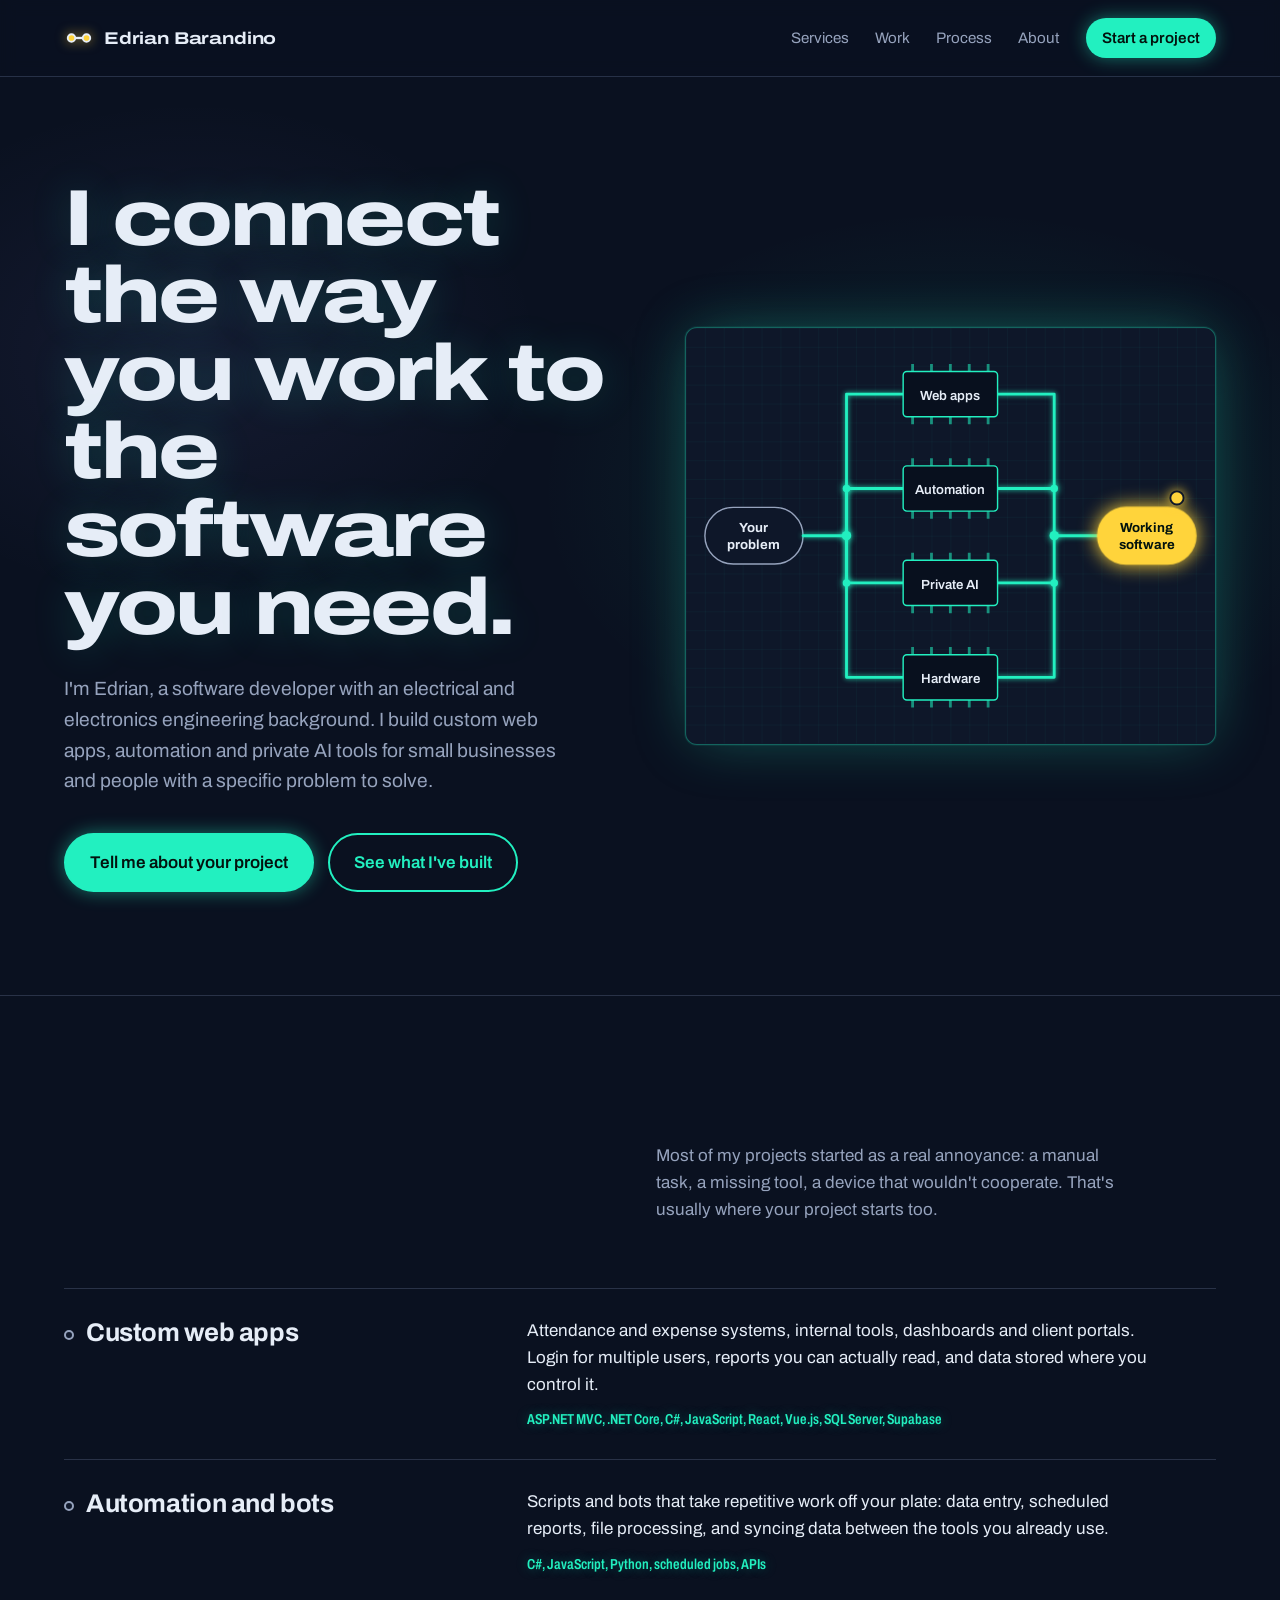
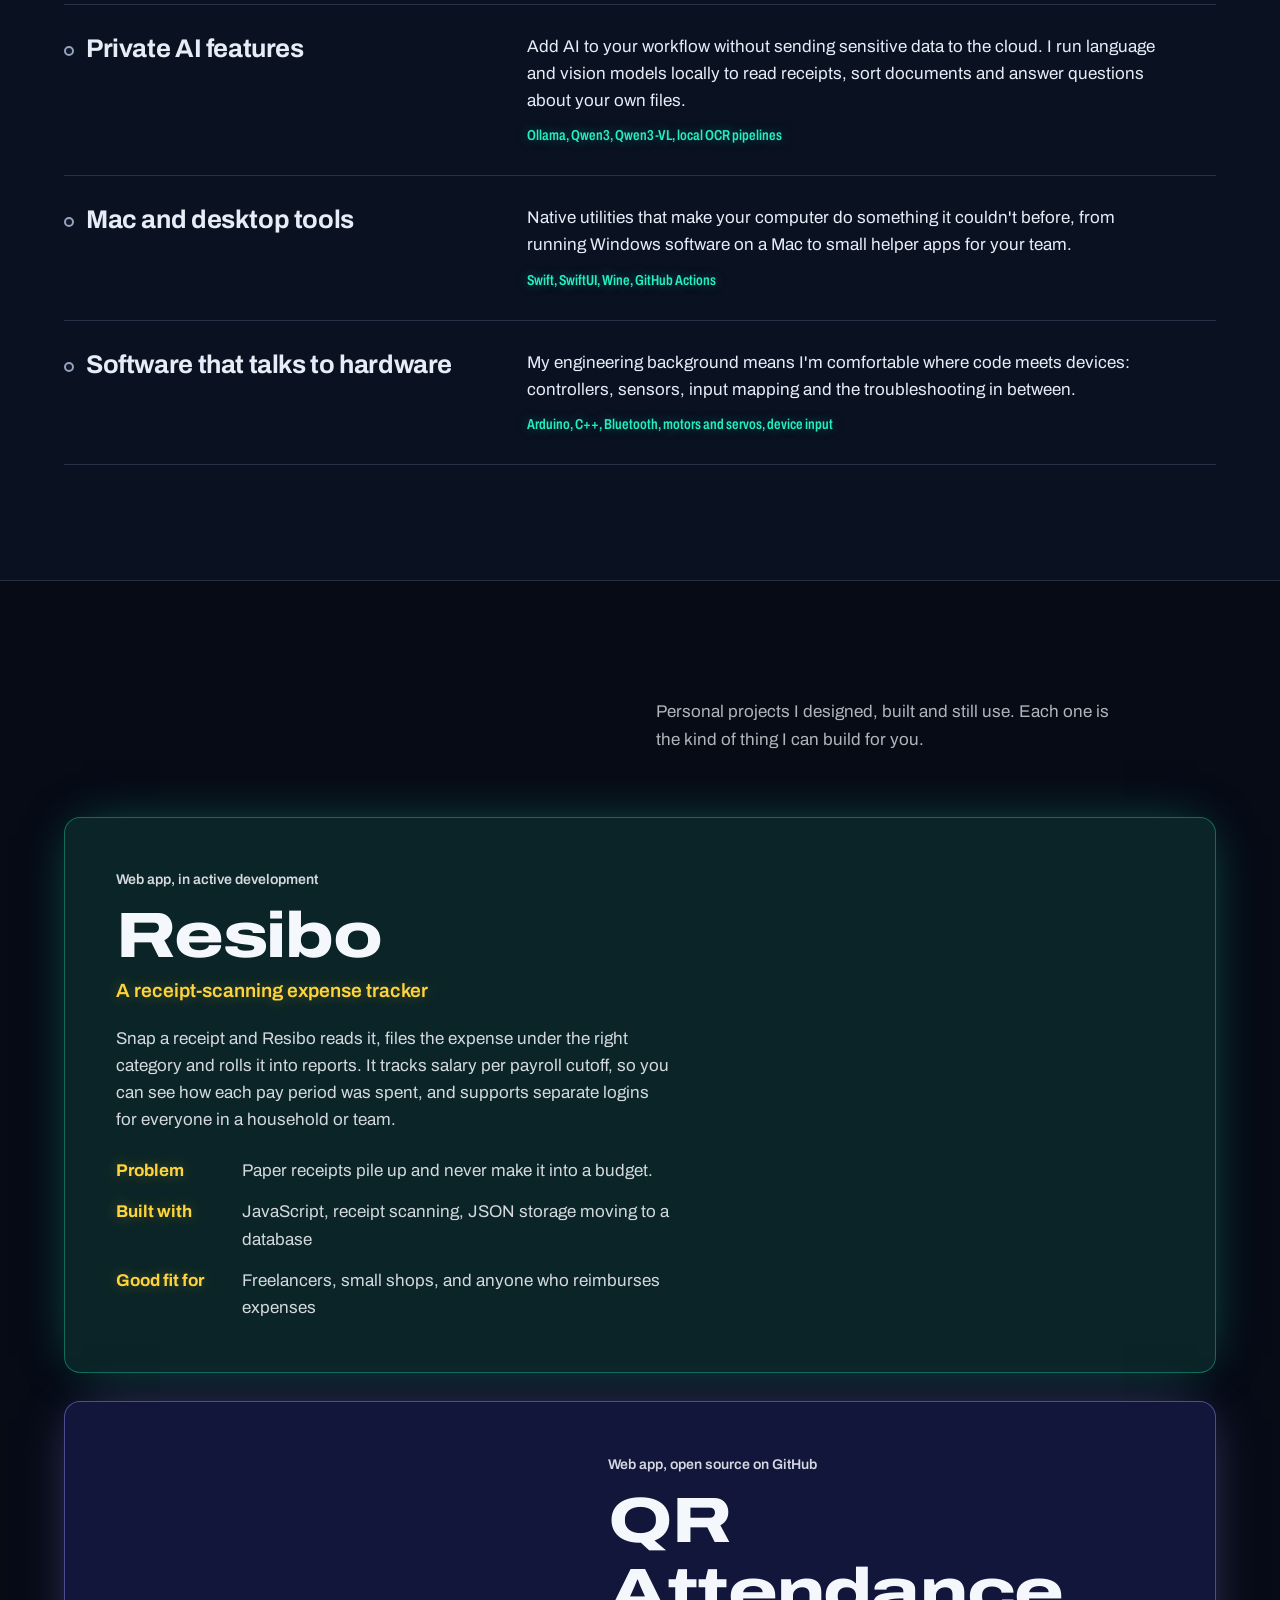
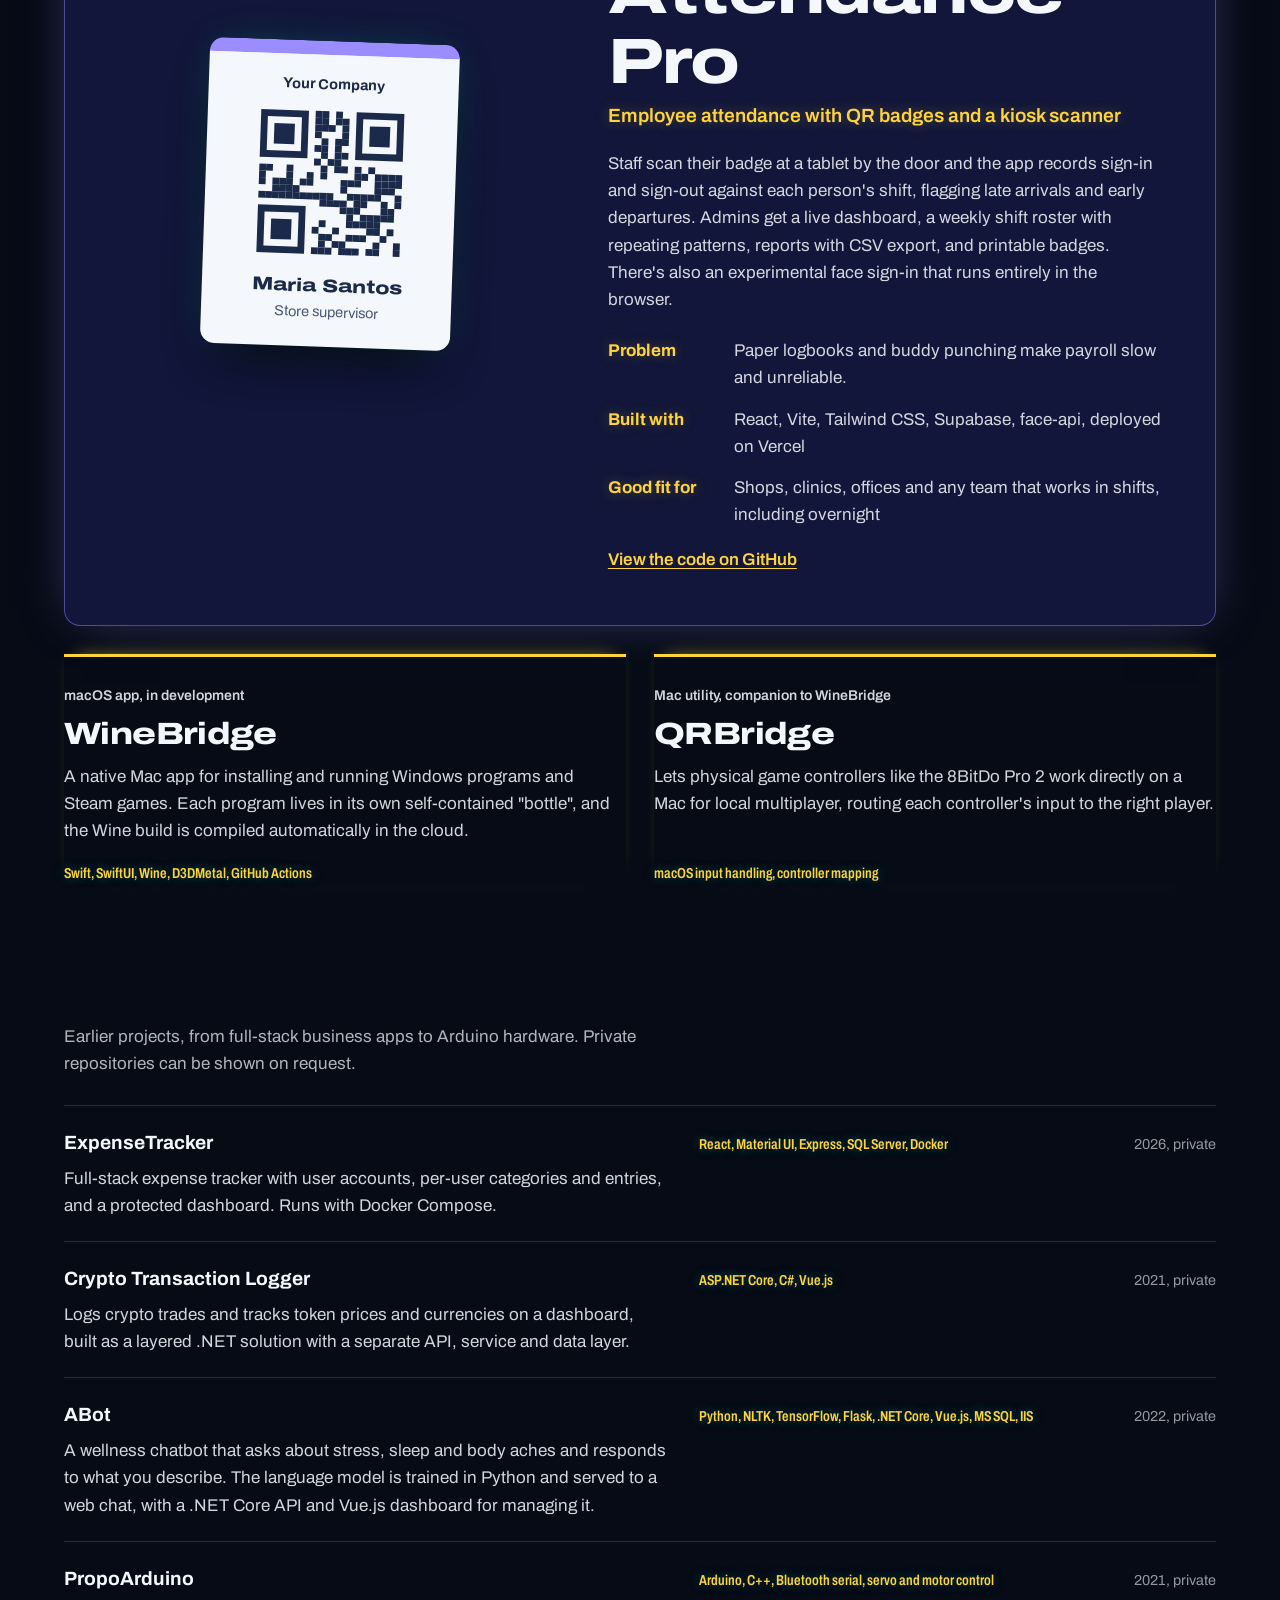
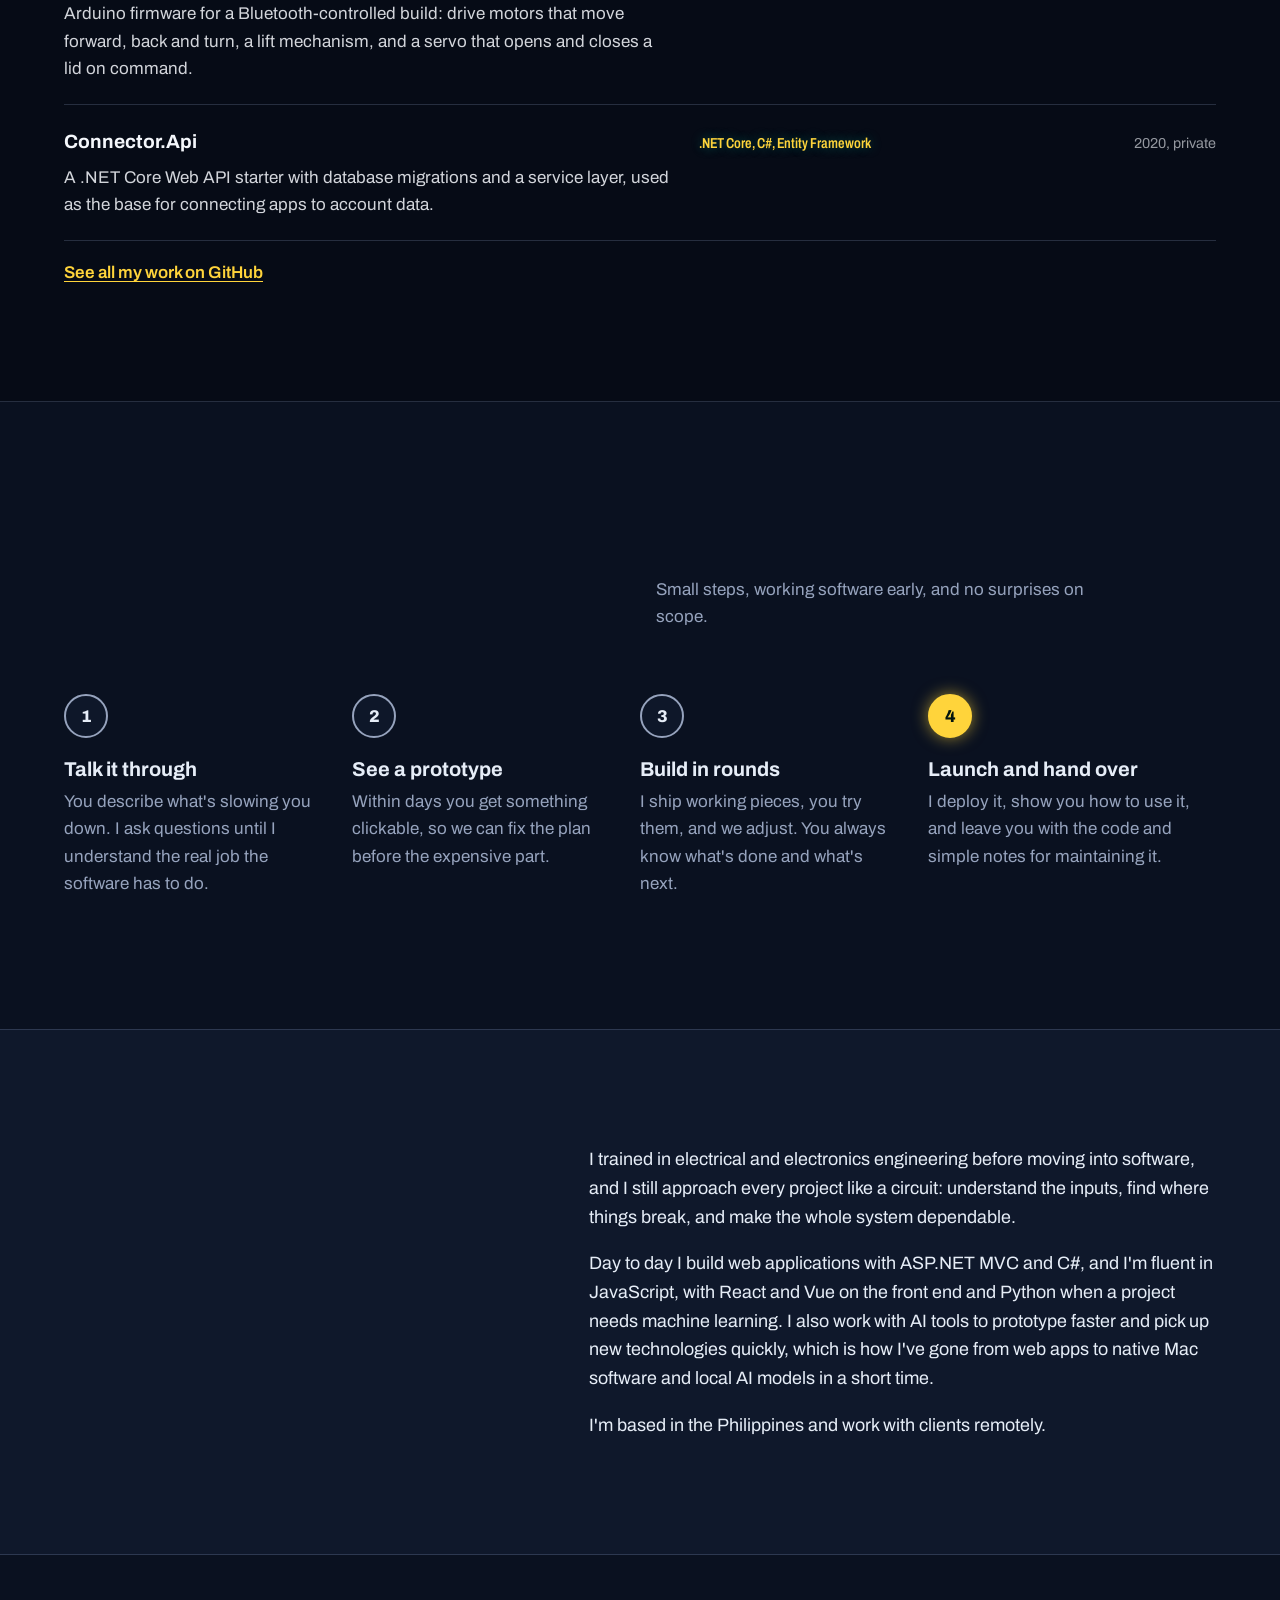
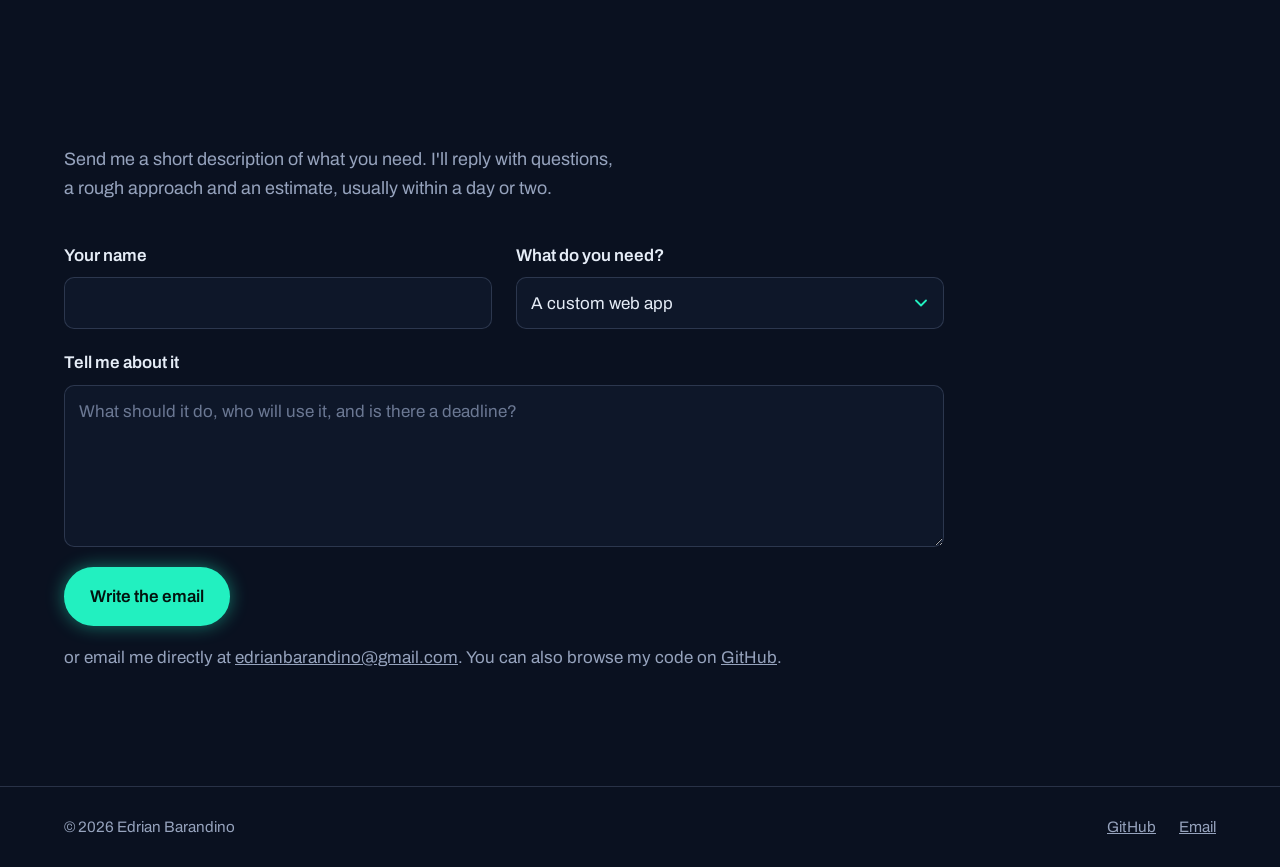
==== commit 88337a6e: "Updated details" ====
--- a/projects.html
+++ b/projects.html
@@ -270,9 +270,9 @@
           <li class="repo" data-reveal="row">
             <div class="repo-main">
               <h4>ABot</h4>
-              <p>A wellness chatbot that asks about stress, sleep and body aches and responds to what you describe. The language model is trained in Python and served to a web chat, with a C# admin app for managing it.</p>
-            </div>
-            <p class="stack">Python, NLTK, TensorFlow, Flask, C#, IIS</p>
+              <p>A wellness chatbot that asks about stress, sleep and body aches and responds to what you describe. The language model is trained in Python and served to a web chat, with a .NET Core API and Vue.js dashboard for managing it.</p>
+            </div>
+            <p class="stack">Python, NLTK, TensorFlow, Flask, .NET Core, Vue.js, MS SQL, IIS</p>
             <p class="repo-meta">2022, private</p>
           </li>
           <li class="repo" data-reveal="row">
--- a/styles.css
+++ b/styles.css
@@ -752,3 +752,15 @@
   cursor: pointer;
 }
 .field select option { background: #0E1729; color: #E6EDF7; }
+
+/* second experience card: independent work */
+.company-side { margin-top: 28px; border-color: rgba(155, 140, 255, .4); box-shadow: 0 0 50px -20px rgba(155, 140, 255, .5); }
+.company-side .role::before { border-color: var(--violet); box-shadow: 0 0 10px rgba(155, 140, 255, .7); }
+.company-side .role:first-child::before { background: var(--violet); border-color: var(--violet); box-shadow: 0 0 16px rgba(155, 140, 255, .9); }
+.company-side .role::after { background: var(--violet); box-shadow: 0 0 8px rgba(155, 140, 255, .8); }
+.company-side .role-date { color: var(--violet); text-shadow: 0 0 12px rgba(155, 140, 255, .35); }
+.company-side .role-points li::before { background: var(--violet); box-shadow: 0 0 6px var(--violet); }
+.inline-link { color: var(--mask); font-weight: 600; text-underline-offset: 3px; white-space: nowrap; }
+@media (prefers-reduced-motion: no-preference) {
+  .js .company.in .role:nth-child(2):not(:last-child) .role-points li { transition-delay: .7s; }
+}
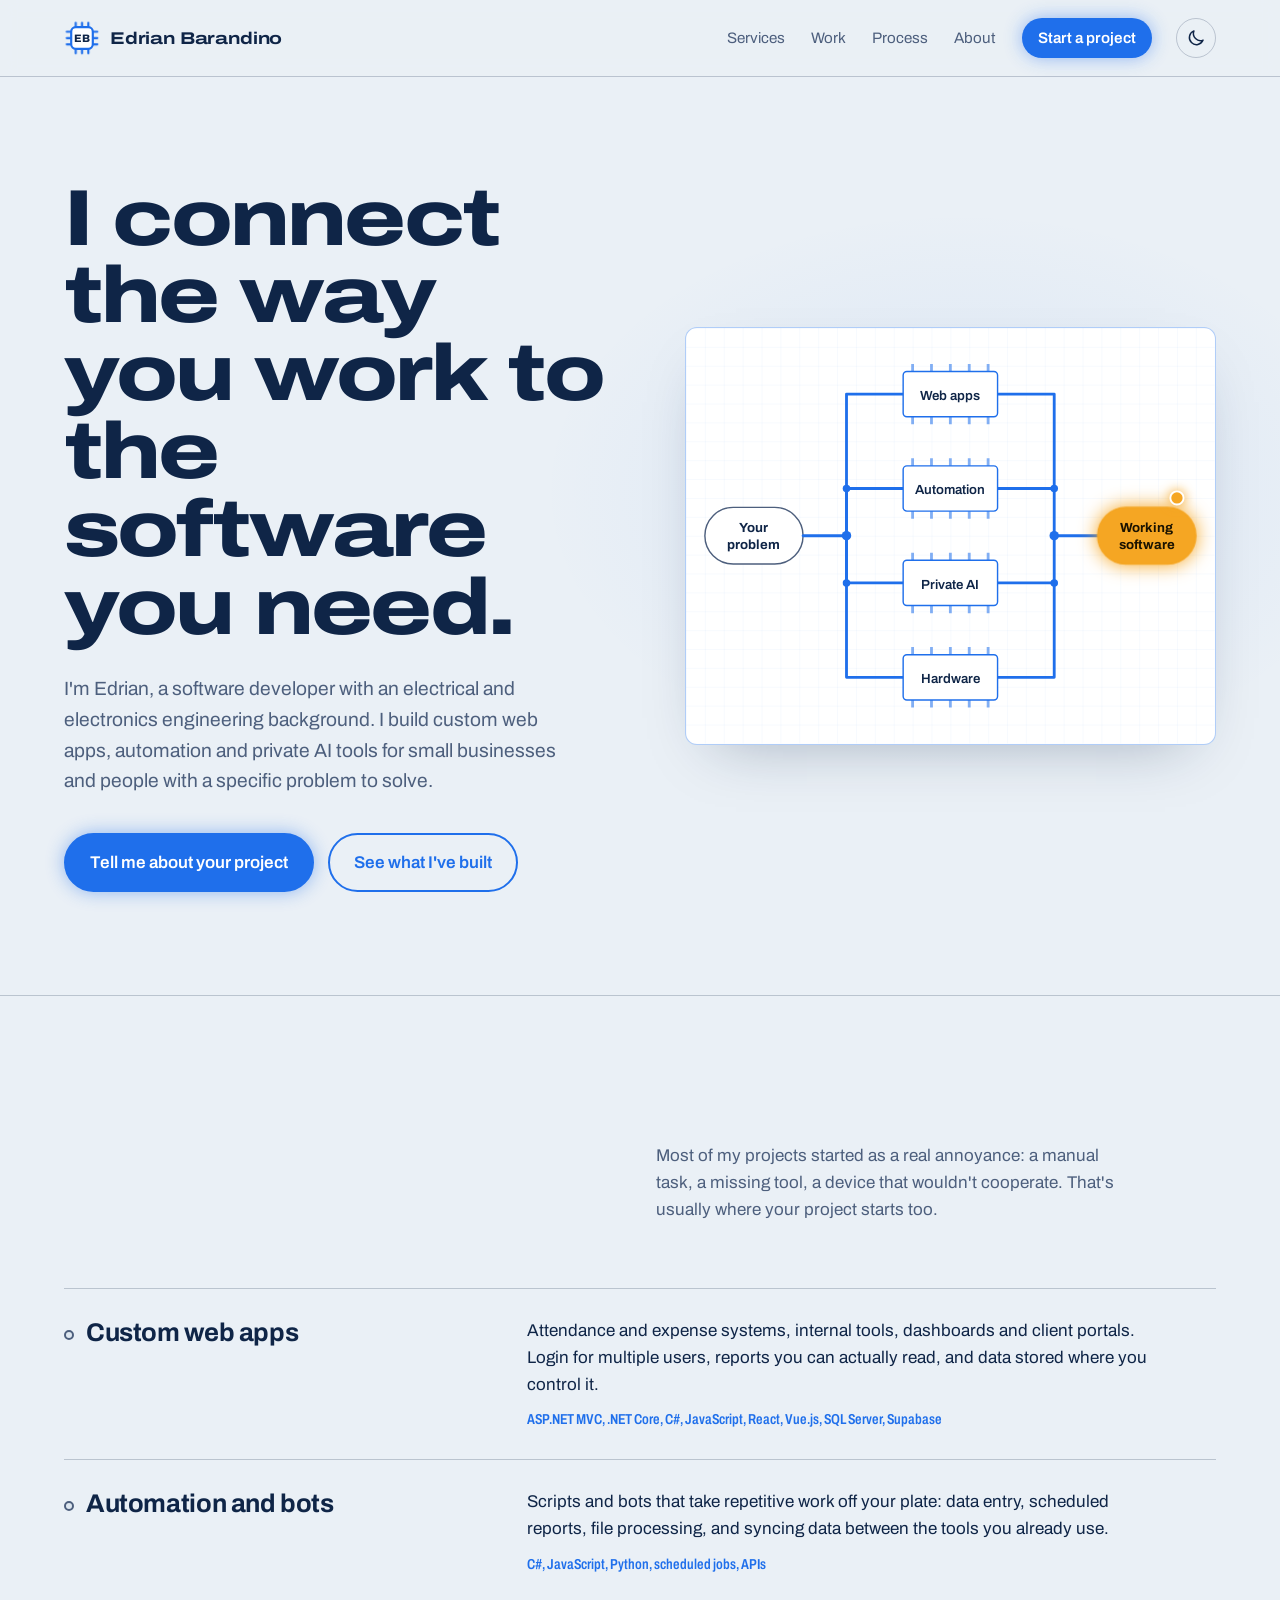
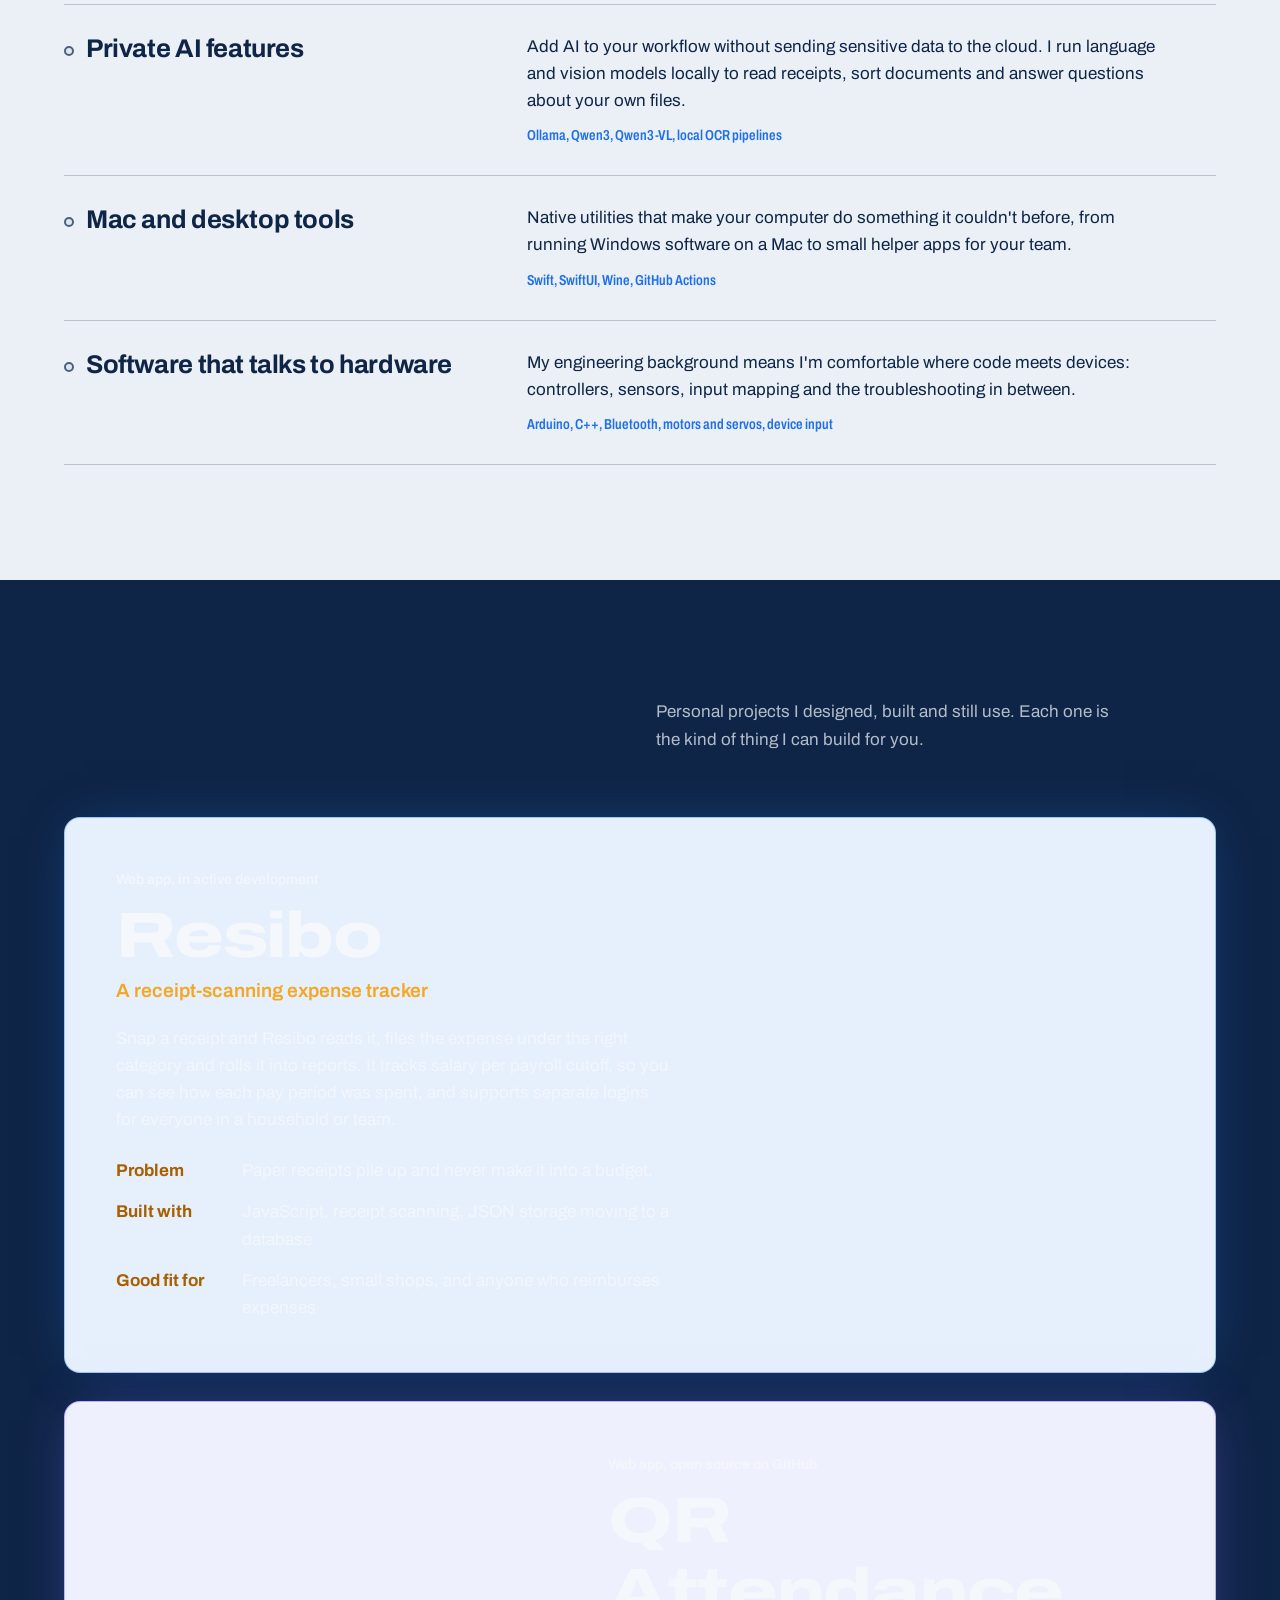
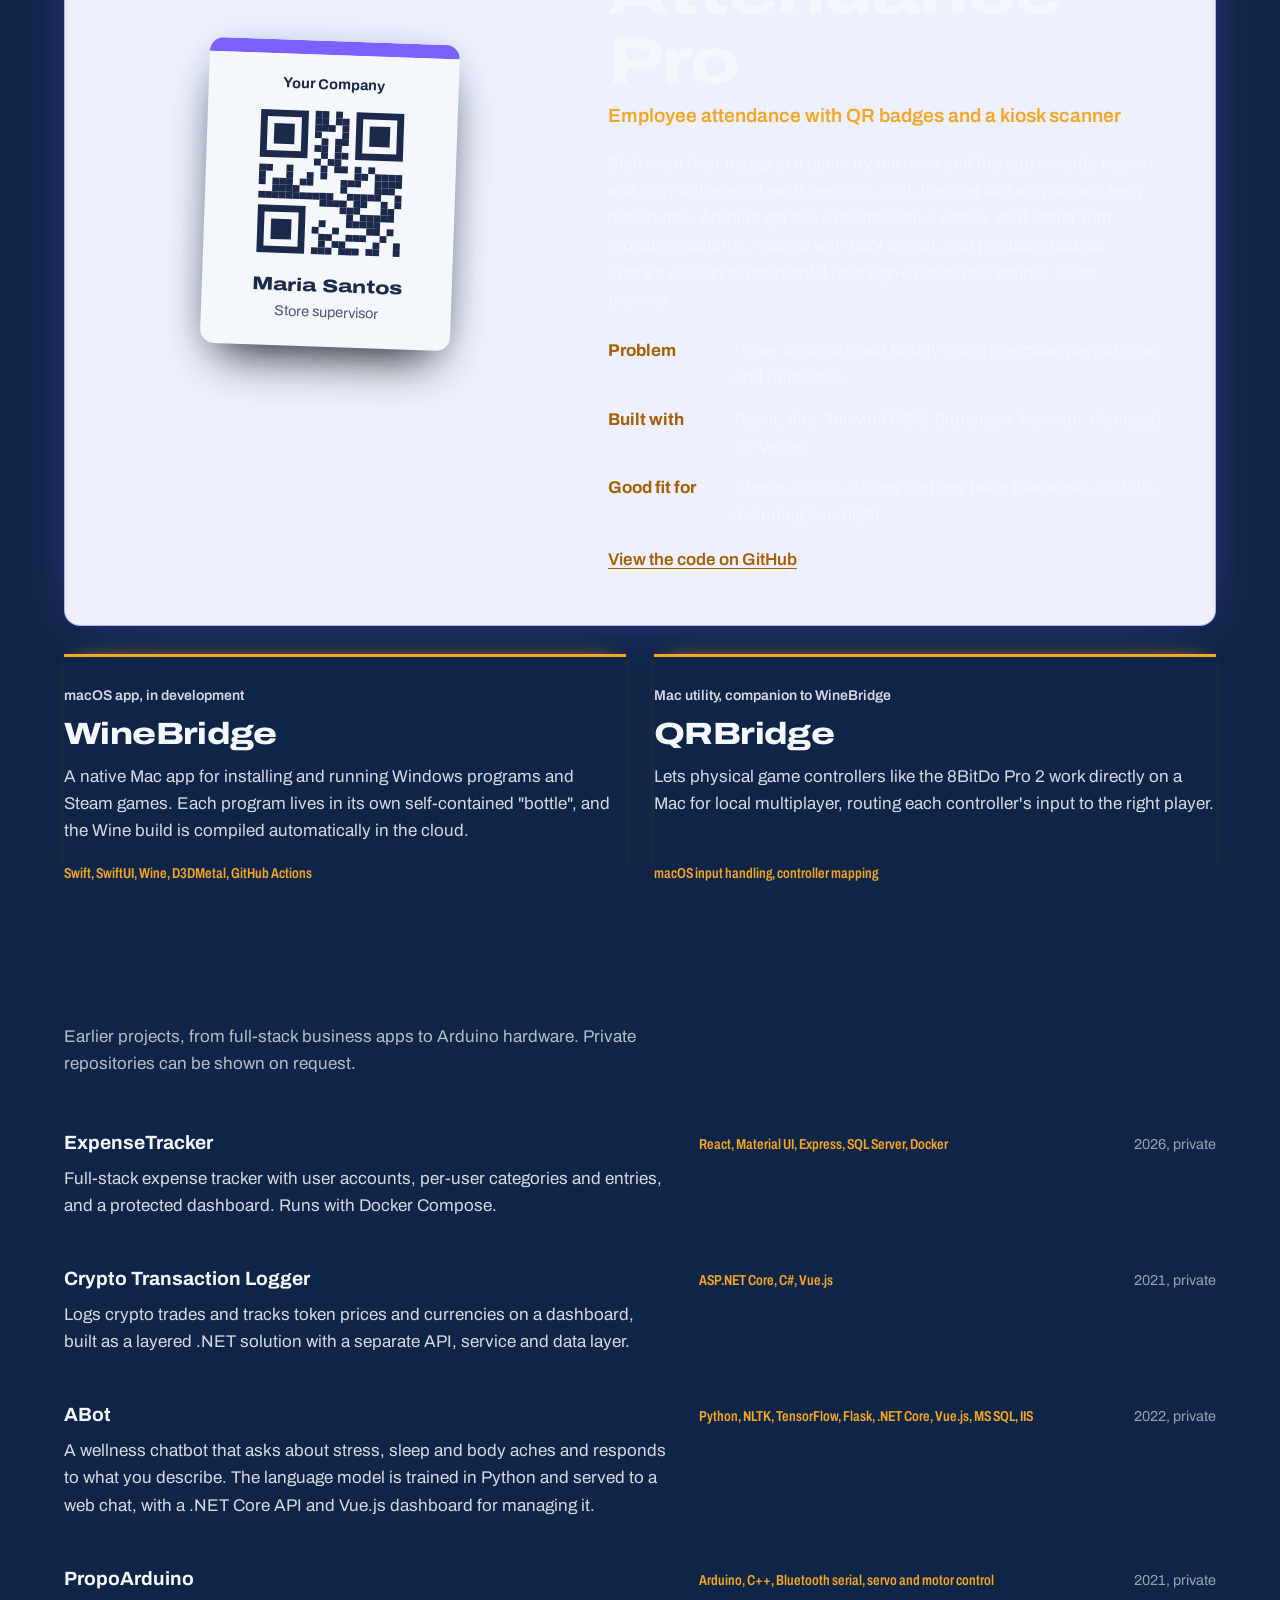
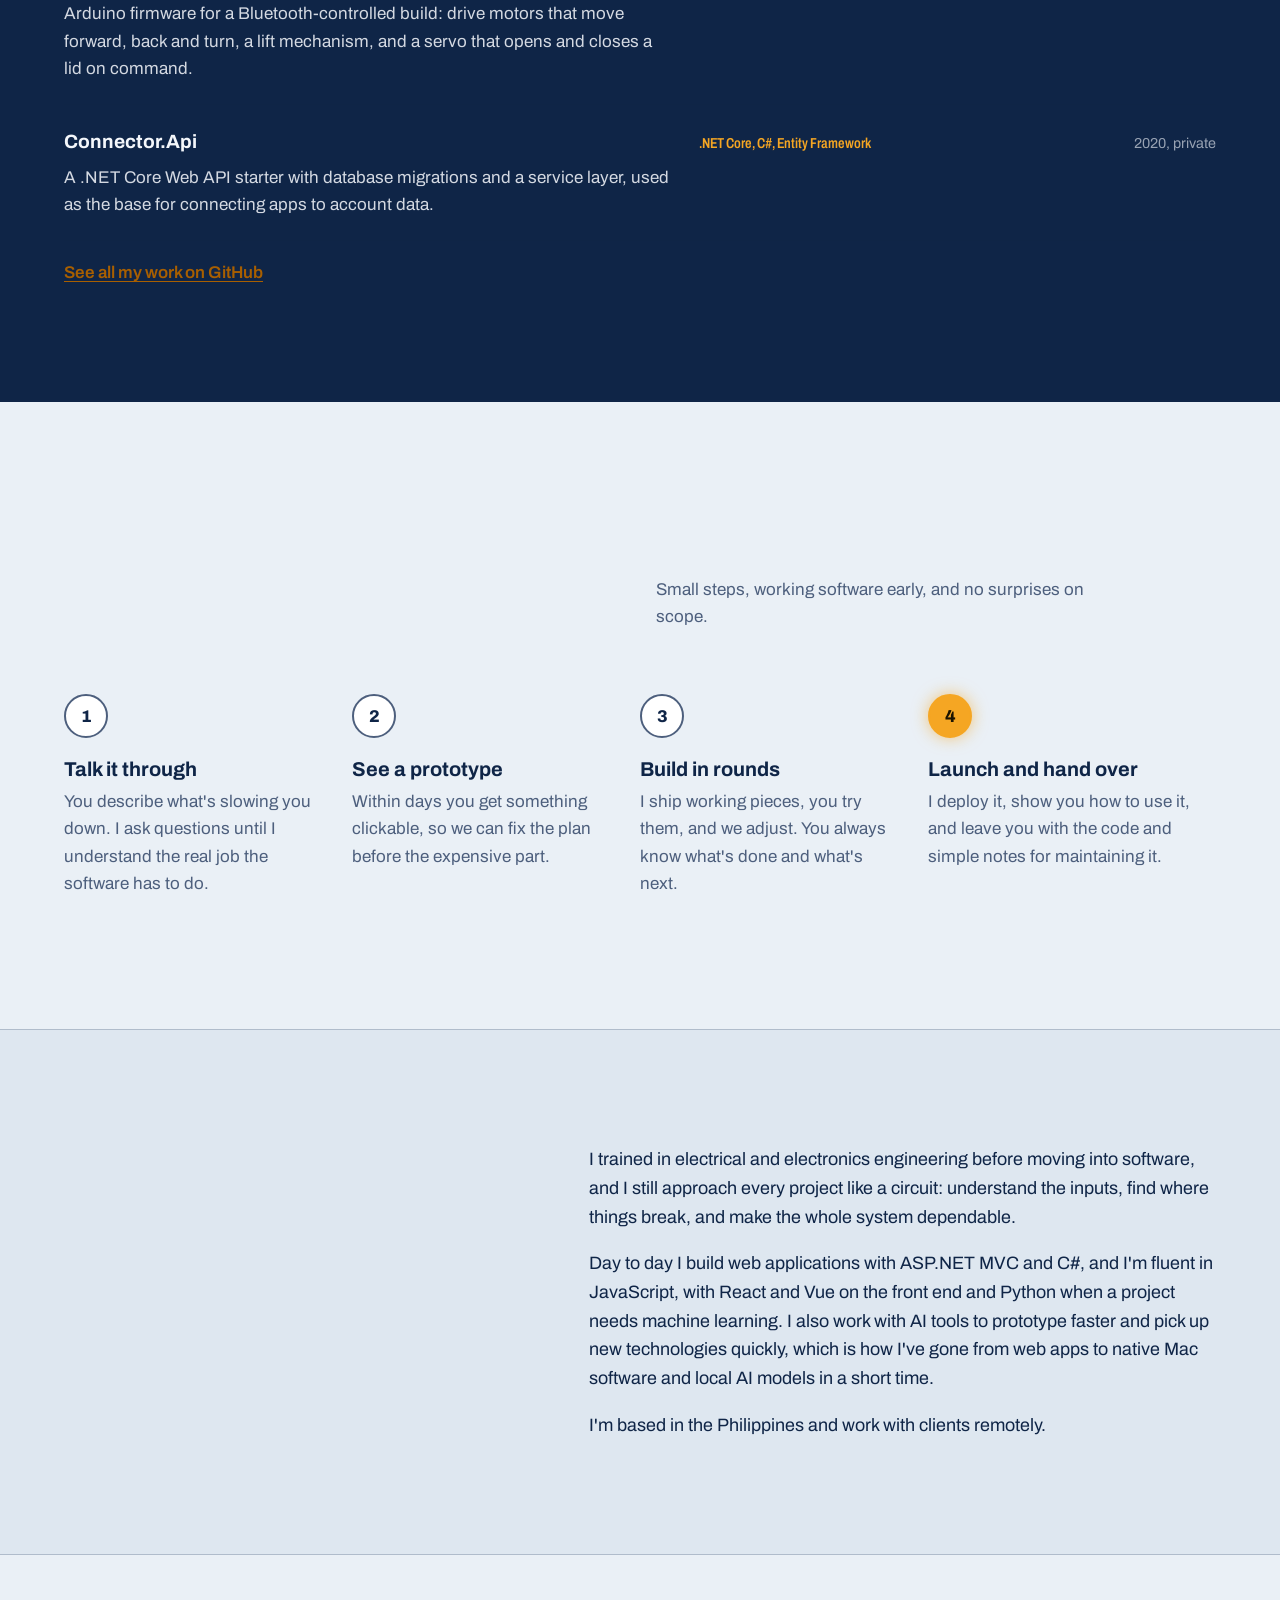
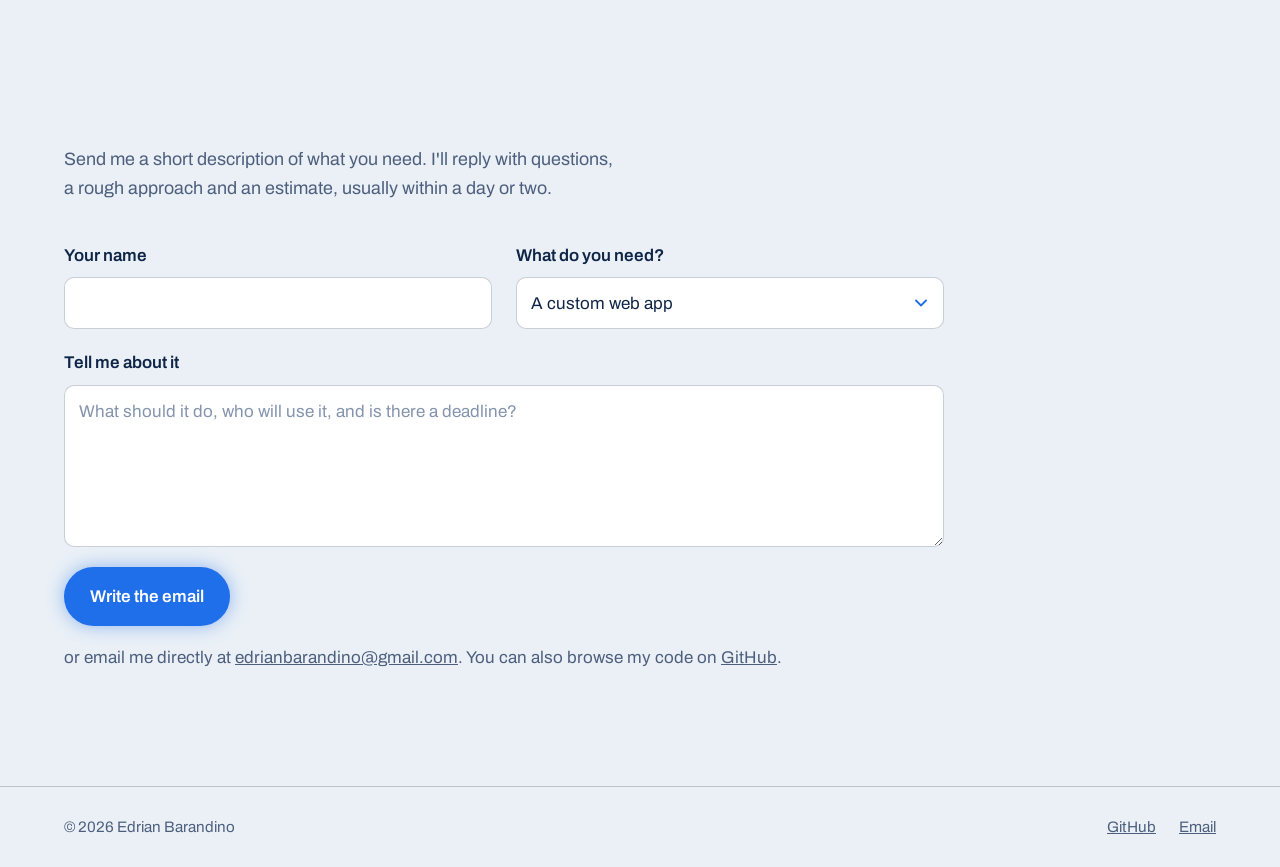
==== commit bbae022c: "New Information and Styles" ====
--- a/projects.html
+++ b/projects.html
@@ -3,18 +3,31 @@
 <head>
   <meta charset="utf-8">
   <meta name="viewport" content="width=device-width, initial-scale=1">
-  <meta name="theme-color" content="#0A1120">
+  <meta name="theme-color" content="#0A1120" media="(prefers-color-scheme: dark)">
+  <meta name="theme-color" content="#EAF0F6" media="(prefers-color-scheme: light)">
+  <meta name="color-scheme" content="dark light">
   <meta name="robots" content="noindex">
   <title>Projects and services — Edrian Barandino</title>
   <meta name="description" content="Edrian Barandino is a software developer with an electronics engineering background. I build custom web apps, automation, bots and private AI tools for small businesses and individuals.">
   <meta property="og:title" content="Edrian Barandino — Web apps, automation and AI tools">
   <meta property="og:description" content="Custom web apps, automation and private AI tools, built by a developer who also understands hardware.">
   <meta property="og:type" content="website">
-  <link rel="icon" href="data:image/svg+xml,%3Csvg xmlns='http://www.w3.org/2000/svg' viewBox='0 0 32 32'%3E%3Crect width='32' height='32' rx='6' fill='%231B2A4A'/%3E%3Ccircle cx='9' cy='16' r='3' fill='%23F2C230'/%3E%3Ccircle cx='23' cy='16' r='3' fill='%23F2C230'/%3E%3Cpath d='M12 16h8' stroke='%23F2C230' stroke-width='2'/%3E%3C/svg%3E">
+  <link rel="icon" href="data:image/svg+xml,%3Csvg xmlns='http://www.w3.org/2000/svg' viewBox='0 0 40 40'%3E%3Cstyle%3E.p%7Bstroke:%2322F0C0%7D.c%7Bfill:%230A1120;stroke:%2322F0C0%7D.t%7Bfill:%23E6EDF7%7D@media (prefers-color-scheme:light)%7B.p%7Bstroke:%231F6FEB%7D.c%7Bfill:%23fff;stroke:%231F6FEB%7D.t%7Bfill:%230F2547%7D%7D%3C/style%3E%3Cpath class='p' stroke-width='2.4' stroke-linecap='round' d='M13 3v5M20 3v5M27 3v5M13 32v5M20 32v5M27 32v5M3 13h5M3 20h5M3 27h5M32 13h5M32 20h5M32 27h5'/%3E%3Crect class='c' x='8' y='8' width='24' height='24' rx='5' stroke-width='2.4'/%3E%3Ctext class='t' x='20' y='24.5' text-anchor='middle' font-family='Arial,Helvetica,sans-serif' font-weight='800' font-size='12'%3EEB%3C/text%3E%3C/svg%3E">
   <link rel="preconnect" href="https://fonts.googleapis.com">
   <link rel="preconnect" href="https://fonts.gstatic.com" crossorigin>
   <link href="https://fonts.googleapis.com/css2?family=Archivo:wdth,wght@62..125,300..900&display=swap" rel="stylesheet">
   <link rel="stylesheet" href="styles.css">
+  <link rel="stylesheet" href="styles-light.css" media="(prefers-color-scheme: light)" id="light-css">
+  <script>
+    // Apply a saved theme choice before the page paints, so there's no flash of the wrong theme
+    (function () {
+      var saved = null;
+      try { saved = localStorage.getItem("theme"); } catch (e) {}
+      var css = document.getElementById("light-css");
+      if (saved === "light") css.media = "all";
+      else if (saved === "dark") css.media = "not all";
+    })();
+  </script>
 </head>
 <body>
   <a class="skip" href="#main">Skip to content</a>
@@ -22,9 +35,17 @@
   <header class="top">
     <span class="progress" aria-hidden="true"></span>
     <a class="mark" href="index.html" aria-label="Edrian Barandino, home">
-      <svg viewBox="0 0 32 32" aria-hidden="true"><circle cx="8" cy="16" r="4"/><circle cx="24" cy="16" r="4"/><path d="M12 16h8"/></svg>
+      <svg class="logo" viewBox="0 0 40 40" aria-hidden="true">
+        <g class="logo-pins"><path d="M13 3v5M20 3v5M27 3v5M13 32v5M20 32v5M27 32v5M3 13h5M3 20h5M3 27h5M32 13h5M32 20h5M32 27h5"/></g>
+        <rect class="logo-chip" x="8" y="8" width="24" height="24" rx="5"/>
+        <text class="logo-text" x="20" y="24.5" text-anchor="middle">EB</text>
+      </svg>
       <span>Edrian Barandino</span>
     </a>
+    <button class="theme-toggle" type="button" aria-label="Switch to dark theme" title="Switch theme">
+      <svg class="icon-sun" viewBox="0 0 24 24" aria-hidden="true"><circle cx="12" cy="12" r="4.5"/><path d="M12 2v2.5M12 19.5V22M2 12h2.5M19.5 12H22M4.9 4.9l1.8 1.8M17.3 17.3l1.8 1.8M4.9 19.1l1.8-1.8M17.3 6.7l1.8-1.8"/></svg>
+      <svg class="icon-moon" viewBox="0 0 24 24" aria-hidden="true"><path d="M20.5 14.5A8.5 8.5 0 0 1 9.5 3.5a8.5 8.5 0 1 0 11 11z"/></svg>
+    </button>
     <nav aria-label="Main">
       <a href="#services">Services</a>
       <a href="#work">Work</a>
--- a/styles.css
+++ b/styles.css
@@ -764,3 +764,200 @@
 @media (prefers-reduced-motion: no-preference) {
   .js .company.in .role:nth-child(2):not(:last-child) .role-points li { transition-delay: .7s; }
 }
+
+/* =========================================================
+   Split paths, case studies, business services
+   ========================================================= */
+.availability {
+  display: inline-flex; align-items: center; gap: 10px;
+  margin: 0 0 18px; padding: 6px 14px 6px 12px;
+  border: 1px solid rgba(34, 240, 192, .35); border-radius: 999px;
+  background: rgba(34, 240, 192, .06);
+  font-size: .92rem; font-weight: 600; color: var(--ink);
+}
+.avail-dot { width: 9px; height: 9px; border-radius: 50%; background: var(--mask); box-shadow: 0 0 10px var(--mask); }
+@media (prefers-reduced-motion: no-preference) { .avail-dot { animation: avail 2s ease-in-out infinite; } }
+@keyframes avail { 50% { box-shadow: 0 0 2px var(--mask); opacity: .55; } }
+.hero-cv .hero-role { display: block; }
+
+.paths { display: grid; grid-template-columns: 1fr 1fr; gap: 14px; max-width: 560px; }
+.path {
+  display: flex; flex-direction: column; gap: 4px;
+  padding: 16px 18px; border-radius: 14px; text-decoration: none;
+  background: var(--surface); border: 1px solid rgba(34, 240, 192, .45);
+  box-shadow: 0 0 24px -10px rgba(34, 240, 192, .6);
+  transition: transform .2s ease, box-shadow .2s ease, border-color .2s ease;
+}
+.path-k { font-weight: 800; font-size: 1.08rem; color: var(--ink); }
+.path-v { color: var(--mask); font-weight: 600; font-size: .95rem; }
+.path-alt { border-color: rgba(255, 212, 59, .5); box-shadow: 0 0 24px -10px rgba(255, 212, 59, .6); }
+.path-alt .path-v { color: var(--led); }
+.path:hover, .path:focus-visible { transform: translateY(-3px); box-shadow: 0 0 30px -6px rgba(34, 240, 192, .8); }
+.path-alt:hover, .path-alt:focus-visible { box-shadow: 0 0 30px -6px rgba(255, 212, 59, .8); }
+@media (max-width: 520px) { .paths { grid-template-columns: 1fr; } }
+
+.work-cs, .help { padding: clamp(64px, 9vw, 120px) var(--gutter); max-width: 1400px; margin: 0 auto; border-top: 1px solid var(--line); }
+.cs-list { display: grid; gap: 24px; }
+.cs {
+  display: grid; grid-template-columns: 1.15fr 1fr; gap: clamp(24px, 4vw, 56px); align-items: center;
+  padding: clamp(24px, 3.5vw, 44px);
+  background: var(--surface); border: 1px solid var(--line); border-radius: 16px;
+}
+.cs:hover { border-color: rgba(34, 240, 192, .4); }
+.cs-tag { margin: 0 0 8px; color: var(--mask); font-weight: 600; font-size: .92rem; }
+.cs h3 { font-size: clamp(1.35rem, 2.3vw, 1.85rem); font-weight: 800; font-variation-settings: var(--wide); letter-spacing: -0.02em; margin-bottom: 18px; line-height: 1.15; }
+.cs-facts { margin: 0; display: grid; gap: 12px; }
+.cs-facts div { display: grid; grid-template-columns: 110px 1fr; gap: 14px; }
+.cs-facts dt { font-weight: 700; color: var(--ink-soft); }
+.cs-facts dd { margin: 0; max-width: 60ch; }
+.cs-win { color: var(--led); text-shadow: 0 0 14px rgba(255, 212, 59, .35); }
+@media (max-width: 960px) { .cs { grid-template-columns: 1fr; } }
+@media (max-width: 520px) { .cs-facts div { grid-template-columns: 1fr; gap: 2px; } }
+
+.cs-diagram { width: 100%; height: auto; display: block; }
+.cs-trace { stroke: var(--mask); stroke-width: 3; filter: drop-shadow(0 0 3px var(--mask)); }
+.cs-dot { fill: var(--mask); }
+.cs-node rect { fill: #08101E; stroke: var(--ink-soft); stroke-width: 1.5; }
+.cs-node text { fill: var(--ink); font: 700 15px var(--font); }
+.cs-node text.sub { fill: var(--ink-soft); font: 500 12.5px var(--font); }
+.cs-node.hot rect { stroke: var(--mask); filter: drop-shadow(0 0 8px rgba(34, 240, 192, .6)); }
+.cs-node.out rect { fill: var(--led); stroke: var(--led); filter: drop-shadow(0 0 10px rgba(255, 212, 59, .55)); }
+.cs-node.out text, .cs-node.out text.sub { fill: var(--on-neon); }
+@media (prefers-reduced-motion: no-preference) {
+  .js .cs .cs-trace { stroke-dasharray: 120; stroke-dashoffset: 120; transition: stroke-dashoffset .6s ease .3s; }
+  .js .cs .cs-trace:nth-of-type(2) { transition-delay: .8s; }
+  .js .cs.in .cs-trace { stroke-dashoffset: 0; }
+  .js .cs .cs-node.out rect { fill: #08101E; stroke: var(--ink-soft); filter: none; transition: fill .35s ease 1.3s, stroke .35s ease 1.3s, filter .35s ease 1.3s; }
+  .js .cs .cs-node.out text { fill: var(--ink); transition: fill .35s ease 1.3s; }
+  .js .cs.in .cs-node.out rect { fill: var(--led); stroke: var(--led); filter: drop-shadow(0 0 10px rgba(255, 212, 59, .55)); }
+  .js .cs.in .cs-node.out text { fill: var(--on-neon); }
+}
+
+.cs-cta {
+  display: flex; flex-wrap: wrap; align-items: center; gap: 14px 16px;
+  margin-top: 32px; padding: 22px 26px;
+  border: 1px dashed rgba(34, 240, 192, .4); border-radius: 14px;
+}
+.cs-cta p { margin: 0 auto 0 0; font-weight: 600; font-size: 1.08rem; }
+
+.help-grid { list-style: none; margin: 0; padding: 0; display: grid; grid-template-columns: repeat(auto-fit, minmax(240px, 1fr)); gap: 18px; }
+.help-card {
+  padding: 24px; border-radius: 14px; background: var(--surface);
+  border: 1px solid var(--line); border-top: 3px solid var(--led);
+}
+.help-card h3 { font-size: 1.2rem; font-weight: 700; margin-bottom: 10px; }
+.help-card p { margin: 0; color: color-mix(in srgb, var(--ink) 85%, transparent); }
+.hero-cv { padding-top: clamp(32px, 5vw, 72px); padding-bottom: clamp(48px, 6vw, 88px); }
+.hero-cv h1 { font-size: clamp(2.2rem, 4.2vw, 3.7rem); margin-bottom: 20px; }
+.hero-cv .lede { margin-bottom: 28px; }
+
+/* ---------- case study flows (HTML, readable on any screen) ---------- */
+.cs-flow { display: flex; align-items: center; justify-content: center; gap: 0; }
+.cs-box {
+  flex: 1 1 0; min-width: 0; max-width: 170px;
+  display: flex; flex-direction: column; align-items: center; justify-content: center; text-align: center;
+  min-height: 72px; padding: 10px 12px; border-radius: 12px;
+  background: #08101E; border: 1.5px solid var(--ink-soft);
+}
+.cs-main { font-weight: 700; font-size: .98rem; line-height: 1.2; color: var(--ink); }
+.cs-sub { font-size: .82rem; color: var(--ink-soft); margin-top: 3px; }
+.cs-box.hot { border-color: var(--mask); box-shadow: 0 0 16px -2px rgba(34, 240, 192, .55); }
+.cs-box.out { background: var(--led); border-color: var(--led); box-shadow: 0 0 18px rgba(255, 212, 59, .5); }
+.cs-box.out .cs-main, .cs-box.out .cs-sub { color: var(--on-neon); }
+.cs-link { flex: 0 0 28px; height: 3px; background: var(--mask); box-shadow: 0 0 8px var(--mask); position: relative; }
+.cs-link::after { content: ""; position: absolute; right: -3px; top: -3px; width: 9px; height: 9px; border-radius: 50%; background: var(--mask); }
+@media (max-width: 600px) {
+  .cs-flow { flex-direction: column; align-items: stretch; }
+  .cs-box { max-width: none; flex: none; min-height: 58px; }
+  .cs-link { flex: 0 0 22px; width: 3px; height: 22px; align-self: center; }
+  .cs-link::after { right: -3px; top: auto; bottom: -3px; }
+}
+@media (prefers-reduced-motion: no-preference) {
+  .js .cs .cs-link { transform: scaleX(0); transform-origin: 0 50%; transition: transform .45s ease .3s; }
+  .js .cs .cs-link:nth-of-type(2) { transition-delay: .3s; }
+  .js .cs .cs-flow > .cs-link:nth-child(4) { transition-delay: .8s; }
+  .js .cs.in .cs-link { transform: none; }
+  .js .cs .cs-box.out { background: #08101E; border-color: var(--ink-soft); box-shadow: none; transition: background-color .35s ease 1.25s, border-color .35s ease 1.25s, box-shadow .35s ease 1.25s; }
+  .js .cs .cs-box.out .cs-main, .js .cs .cs-box.out .cs-sub { color: var(--ink); transition: color .35s ease 1.25s; }
+  .js .cs.in .cs-box.out { background: var(--led); border-color: var(--led); box-shadow: 0 0 18px rgba(255, 212, 59, .5); }
+  .js .cs.in .cs-box.out .cs-main, .js .cs.in .cs-box.out .cs-sub { color: var(--on-neon); }
+  @media (max-width: 600px) {
+    .js .cs .cs-link { transform: scaleY(0); transform-origin: 50% 0; }
+    .js .cs.in .cs-link { transform: none; }
+  }
+}
+
+/* ---------- mobile menu ---------- */
+.menu-toggle { display: none; }
+@media (max-width: 760px) {
+  .menu-toggle {
+    display: inline-flex; flex-direction: column; justify-content: center; gap: 5px;
+    width: 44px; height: 44px; padding: 0 11px; margin-left: auto;
+    background: transparent; border: 1px solid var(--line); border-radius: 10px; cursor: pointer;
+  }
+  .menu-toggle span { display: block; height: 2px; background: var(--ink); border-radius: 2px; transition: transform .25s ease, opacity .2s ease; }
+  .menu-open .menu-toggle span:nth-child(1) { transform: translateY(7px) rotate(45deg); }
+  .menu-open .menu-toggle span:nth-child(2) { opacity: 0; }
+  .menu-open .menu-toggle span:nth-child(3) { transform: translateY(-7px) rotate(-45deg); }
+  .top nav {
+    position: absolute; left: 0; right: 0; top: 100%;
+    flex-direction: column; align-items: stretch; gap: 0;
+    padding: 8px var(--gutter) 18px;
+    background: color-mix(in srgb, var(--sheet) 97%, transparent); backdrop-filter: blur(10px);
+    border-bottom: 1px solid var(--line);
+    visibility: hidden; opacity: 0; transform: translateY(-8px);
+    transition: opacity .2s ease, transform .2s ease, visibility 0s linear .2s;
+  }
+  .menu-open .top nav { visibility: visible; opacity: 1; transform: none; transition: opacity .2s ease, transform .2s ease; }
+  .top nav a:not(.nav-cta) { display: block; padding: 14px 4px; font-size: 1.05rem; color: var(--ink); border-bottom: 1px solid var(--line); }
+  .top nav .nav-cta { margin-top: 14px; text-align: center; padding: 12px 16px; }
+  .top { gap: 12px; }
+}
+
+/* ---------- phone spacing ---------- */
+@media (max-width: 600px) {
+  .company { padding: 22px 18px; gap: 18px; }
+  .company-head h3 { font-size: 1.9rem; }
+  .role { padding-left: 30px; }
+  .role::before { width: 16px; height: 16px; }
+  .role::after { left: 7px; top: 24px; }
+  .role-points li { padding-left: 18px; }
+  .cs { padding: 22px 18px; }
+  .cs-cta { padding: 18px; }
+  .cs-cta p { margin-right: 0; width: 100%; }
+  .help-card { padding: 20px; }
+  .hero-cv { padding-top: 24px; }
+  .schematic { margin-top: 8px; }
+}
+@media (max-width: 760px) { .top nav { background: var(--sheet); box-shadow: 0 18px 30px -12px rgba(0,0,0,.6); } }
+
+/* ---------- logo: EB monogram on a microchip ---------- */
+.mark .logo { width: 36px; height: 36px; fill: none; stroke: none; filter: drop-shadow(0 0 6px rgba(34, 240, 192, .55)); }
+.logo-pins path { stroke: var(--mask); stroke-width: 2.4; stroke-linecap: round; }
+.logo-chip { fill: var(--surface); stroke: var(--mask); stroke-width: 2.4; }
+.logo-text { fill: var(--ink); stroke: none; font: 800 12px var(--font); font-variation-settings: "wdth" 100; letter-spacing: -.02em; }
+.mark:hover .logo-chip { fill: var(--mask); }
+.mark:hover .logo-text { fill: var(--on-neon); }
+.logo-chip, .logo-text { transition: fill .2s ease; }
+@media (prefers-reduced-motion: no-preference) {
+  .js.loaded .logo-pins { animation: pins-on .9s ease .2s both; }
+}
+@keyframes pins-on { from { opacity: 0; } 40% { opacity: 1; } 60% { opacity: .35; } to { opacity: 1; } }
+
+/* ---------- theme toggle ---------- */
+.theme-toggle {
+  display: inline-grid; place-items: center; flex: none;
+  width: 40px; height: 40px; padding: 0; margin-left: auto;
+  background: transparent; color: var(--ink);
+  border: 1px solid var(--line); border-radius: 50%; cursor: pointer;
+  transition: border-color .2s ease, color .2s ease, transform .3s ease;
+}
+.theme-toggle:hover { border-color: var(--mask); color: var(--mask); }
+.theme-toggle svg { width: 20px; height: 20px; fill: none; stroke: currentColor; stroke-width: 1.8; stroke-linecap: round; stroke-linejoin: round; grid-area: 1 / 1; transition: opacity .25s ease, transform .35s ease; }
+.icon-moon { opacity: 0; transform: rotate(-60deg) scale(.6); }
+[data-theme="light"] .icon-sun { opacity: 0; transform: rotate(60deg) scale(.6); }
+[data-theme="light"] .icon-moon { opacity: 1; transform: none; }
+.top nav { margin-left: 0; }
+.top { gap: 18px; }
+.top .theme-toggle + .menu-toggle { margin-left: 0; }
+@media (min-width: 761px) { .top .theme-toggle { order: 3; margin-left: 0; } .top nav { margin-left: auto; } }
--- a/styles-light.css
+++ b/styles-light.css
@@ -0,0 +1,965 @@
+/* Blueprint light theme. Loaded only when the visitor's system is in light mode (see the <link media> in the HTML).
+   Generated from styles.css with the dark palette swapped for the light one. */
+/* Palette: drafting-sheet blue-grey, navy ink, solder-mask green, indicator yellow */
+:root {
+  color-scheme: light;
+  --sheet: #EAF0F6;
+  --sheet-2: #DEE7F0;
+  --ink: #0F2547;
+  --ink-soft: #4D5F7D;
+  --mask: #1F6FEB;
+  --mask-deep: #E6F0FC;
+  --led: #F5A623;
+  --violet: #7B61FF;
+  --white: #F4F7FB;
+  --surface: #FFFFFF;
+  --line: rgba(15, 37, 71, 0.22);
+  --paper-ink: #1B2A4A;
+  --paper-soft: #4A5875;
+  --on-neon: #FFFFFF;
+  --grid: rgba(31, 111, 235, 0.07);
+  --glow: 0 0 18px rgba(31, 111, 235, 0.45);
+
+  --font: "Archivo", system-ui, -apple-system, "Segoe UI", sans-serif;
+  --wide: "wdth" 125;
+  --narrow: "wdth" 75;
+
+  --measure: 64ch;
+  --gutter: clamp(20px, 5vw, 72px);
+}
+
+*, *::before, *::after { box-sizing: border-box; }
+html { scroll-behavior: smooth; }
+@media (prefers-reduced-motion: reduce) { html { scroll-behavior: auto; } }
+
+body {
+  margin: 0;
+  background: var(--sheet);
+  color: var(--ink);
+  font-family: var(--font);
+  font-size: 1.0625rem;
+  line-height: 1.6;
+  -webkit-font-smoothing: antialiased;
+}
+
+h1, h2, h3 { margin: 0; line-height: 1.1; }
+p { margin: 0 0 1em; }
+a { color: inherit; }
+
+:focus-visible {
+  outline: 3px solid var(--led);
+  outline-offset: 3px;
+  border-radius: 2px;
+}
+
+.skip {
+  position: absolute; left: -9999px; top: 8px;
+  background: var(--ink); color: var(--white); padding: 8px 14px; z-index: 10;
+}
+.skip:focus { left: 8px; }
+
+/* ---------- header ---------- */
+.top {
+  display: flex; align-items: center; justify-content: space-between; gap: 24px;
+  padding: 18px var(--gutter);
+  position: sticky; top: 0; z-index: 5;
+  background: color-mix(in srgb, var(--sheet) 88%, transparent);
+  backdrop-filter: blur(8px);
+  border-bottom: 1px solid var(--sheet-2);
+}
+.mark {
+  display: flex; align-items: center; gap: 10px;
+  text-decoration: none; font-weight: 700;
+  font-variation-settings: var(--wide);
+  letter-spacing: -0.01em;
+}
+.mark svg { width: 30px; height: 30px; fill: var(--led); stroke: var(--ink); stroke-width: 2.5; }
+.mark svg circle { stroke: var(--ink); stroke-width: 2; }
+.top nav { display: flex; align-items: center; gap: 26px; font-size: 0.95rem; }
+.top nav a { text-decoration: none; color: var(--ink-soft); }
+.top nav a:hover { color: var(--ink); }
+.top nav .nav-cta {
+  color: var(--white); background: var(--ink);
+  padding: 8px 16px; border-radius: 999px;
+}
+.top nav .nav-cta:hover { color: var(--white); background: var(--mask); }
+
+@media (max-width: 760px) {
+  .top nav a:not(.nav-cta) { display: none; }
+  .mark span { font-size: 0.95rem; }
+}
+
+/* ---------- buttons ---------- */
+.btn {
+  display: inline-block; font: inherit; font-weight: 600;
+  text-decoration: none; cursor: pointer;
+  padding: 14px 24px; border-radius: 999px; border: 2px solid var(--ink);
+  transition: background-color .15s, color .15s;
+}
+.btn-primary { background: var(--ink); color: var(--white); }
+.btn-primary:hover { background: var(--mask); border-color: var(--mask); }
+.btn-ghost { background: transparent; color: var(--ink); }
+.btn-ghost:hover { background: var(--ink); color: var(--white); }
+
+/* ---------- hero ---------- */
+.hero {
+  display: grid; grid-template-columns: 1.05fr 1fr; gap: clamp(32px, 5vw, 80px);
+  align-items: center;
+  padding: clamp(48px, 8vw, 112px) var(--gutter) clamp(56px, 8vw, 104px);
+  max-width: 1400px; margin: 0 auto;
+}
+.hero h1 {
+  font-size: clamp(2.6rem, 6.2vw, 5.4rem);
+  font-weight: 800;
+  font-variation-settings: var(--wide);
+  letter-spacing: -0.035em;
+  line-height: 0.98;
+  margin-bottom: 28px;
+}
+.lede { font-size: clamp(1.1rem, 1.5vw, 1.3rem); color: var(--ink-soft); max-width: 46ch; margin-bottom: 36px; }
+.hero-actions { display: flex; flex-wrap: wrap; gap: 14px; }
+
+.schematic { margin: 0; }
+.schematic svg {
+  width: 100%; height: auto; display: block;
+  background: var(--white);
+  border: 2px solid var(--ink);
+  border-radius: 12px;
+}
+.gridline { stroke: var(--grid); stroke-width: 1; }
+.trace { fill: none; stroke: var(--mask); stroke-width: 3; stroke-linejoin: round; stroke-linecap: round; }
+.junctions circle { fill: var(--mask); }
+.chip rect { fill: var(--ink); }
+.chip text { fill: var(--white); font: 600 14px var(--font); }
+.pins path { stroke: var(--ink); stroke-width: 3; }
+.term rect { fill: var(--white); stroke: var(--ink); stroke-width: 2.5; }
+.term text { fill: var(--ink); font: 700 14px var(--font); }
+.term-out rect { fill: var(--led); }
+.led { fill: var(--led); stroke: var(--ink); stroke-width: 2; }
+
+/* the one orchestrated motion: current flows through the board on load */
+@media (prefers-reduced-motion: no-preference) {
+  .js .trace { stroke-dasharray: 400; stroke-dashoffset: 400; }
+  .js .term-out rect { fill: var(--white); }
+  .js .led { fill: var(--sheet-2); }
+  .js .hero.in .trace { animation: flow 1.4s cubic-bezier(.6,.1,.3,1) forwards; }
+  .js .hero.in .traces path:nth-child(n+5) { animation-delay: 1.1s; }
+  .js .hero.in .term-out rect { animation: power .3s 2.4s forwards; }
+  .js .hero.in .led { animation: power .3s 2.5s forwards; }
+}
+@keyframes flow { to { stroke-dashoffset: 0; } }
+@keyframes power { to { fill: var(--led); } }
+
+@media (max-width: 900px) {
+  .hero { grid-template-columns: 1fr; }
+  .schematic { max-width: 560px; }
+}
+
+/* ---------- shared section head ---------- */
+.services, .work, .process, .contact {
+  padding: clamp(64px, 9vw, 120px) var(--gutter);
+  max-width: 1400px; margin: 0 auto;
+}
+.section-head {
+  display: grid; grid-template-columns: 1fr 1fr; gap: 32px; align-items: end;
+  margin-bottom: clamp(36px, 5vw, 64px);
+}
+.section-head h2, .about h2, .contact h2 {
+  font-size: clamp(2rem, 4vw, 3.25rem);
+  font-weight: 800;
+  font-variation-settings: var(--wide);
+  letter-spacing: -0.03em;
+}
+.section-head p { color: var(--ink-soft); max-width: 48ch; margin: 0; }
+@media (max-width: 760px) { .section-head { grid-template-columns: 1fr; gap: 16px; } }
+
+.stack {
+  font-size: 0.9rem; color: var(--mask);
+  font-weight: 600; font-variation-settings: var(--narrow);
+  margin: 0;
+}
+
+/* ---------- services ---------- */
+.services { border-top: 2px solid var(--ink); }
+.svc-list { list-style: none; margin: 0; padding: 0; }
+.svc {
+  display: grid; grid-template-columns: minmax(220px, 1fr) 1.6fr; gap: 32px;
+  padding: 28px 0;
+  border-top: 1px solid color-mix(in srgb, var(--ink) 25%, transparent);
+}
+.svc:last-child { border-bottom: 1px solid color-mix(in srgb, var(--ink) 25%, transparent); }
+.svc h3 {
+  font-size: clamp(1.3rem, 2vw, 1.6rem); font-weight: 700;
+  letter-spacing: -0.015em; padding-top: 2px;
+}
+.svc p { max-width: var(--measure); }
+.svc p:not(.stack) { margin-bottom: 10px; }
+@media (max-width: 760px) { .svc { grid-template-columns: 1fr; gap: 10px; } }
+
+/* ---------- work ---------- */
+.work { background: var(--ink); color: var(--white); max-width: none; }
+.work > * { max-width: calc(1400px - 2 * var(--gutter)); margin-left: auto; margin-right: auto; }
+.work .section-head p { color: color-mix(in srgb, var(--white) 72%, transparent); }
+.work .stack { color: var(--led); }
+
+.case-status {
+  font-size: 0.88rem; font-weight: 600;
+  color: color-mix(in srgb, var(--white) 65%, transparent);
+  margin-bottom: 10px;
+}
+.case h3 {
+  font-size: clamp(1.5rem, 2.4vw, 2rem); font-weight: 800;
+  font-variation-settings: var(--wide); letter-spacing: -0.02em;
+  margin-bottom: 12px;
+}
+.case p { color: color-mix(in srgb, var(--white) 86%, transparent); }
+
+.case-feature {
+  display: grid; grid-template-columns: 1.3fr 1fr; gap: clamp(32px, 5vw, 72px);
+  align-items: center;
+  padding: clamp(28px, 4vw, 56px);
+  background: var(--mask-deep);
+  border-radius: 16px;
+  margin-bottom: 28px;
+}
+.case-feature h3 { font-size: clamp(2.4rem, 5vw, 4rem); margin-bottom: 4px; }
+.case-sub { font-size: 1.2rem; font-weight: 600; color: var(--led) !important; margin-bottom: 18px; }
+.case-feature > .case-body > p:not(.case-status):not(.case-sub) { max-width: 58ch; }
+
+.case-facts { margin: 24px 0 0; display: grid; gap: 14px; }
+.case-facts div { display: grid; grid-template-columns: 110px 1fr; gap: 16px; }
+.case-facts dt { font-weight: 700; color: var(--led); }
+.case-facts dd { margin: 0; color: color-mix(in srgb, var(--white) 86%, transparent); }
+@media (max-width: 520px) { .case-facts div { grid-template-columns: 1fr; gap: 2px; } }
+
+.receipt { position: relative; justify-self: center; width: min(300px, 100%); }
+.receipt-paper {
+  background: var(--white); color: var(--ink);
+  padding: 26px 24px 30px;
+  font-variation-settings: var(--narrow);
+  transform: rotate(-2.5deg);
+  box-shadow: 0 24px 40px -18px rgba(0, 0, 0, .55);
+  -webkit-mask: radial-gradient(circle 6px at 50% 100%, transparent 98%, #000) 0 0 / 16px 100% repeat-x;
+          mask: radial-gradient(circle 6px at 50% 100%, transparent 98%, #000) 0 0 / 16px 100% repeat-x;
+  -webkit-mask-composite: source-over;
+}
+.case .receipt-paper p { margin: 0; color: var(--ink); }
+.case .receipt-paper .r-date { color: var(--ink-soft); }
+.r-shop { font-weight: 800; font-size: 1.15rem; text-align: center; }
+.r-date { text-align: center; color: var(--ink-soft); font-size: 0.9rem; margin-bottom: 14px !important; }
+.receipt-paper ul { list-style: none; margin: 0; padding: 12px 0; border-top: 2px dashed var(--sheet-2); border-bottom: 2px dashed var(--sheet-2); }
+.receipt-paper li, .r-total { display: flex; justify-content: space-between; gap: 12px; font-size: 0.95rem; }
+.r-total { font-weight: 800; padding-top: 12px; font-size: 1.05rem; }
+.receipt-tag {
+  position: absolute; right: -18px; bottom: -22px;
+  display: grid; grid-template-columns: auto auto; gap: 2px 12px;
+  background: var(--led); color: var(--ink);
+  padding: 12px 16px; border-radius: 10px;
+  font-size: 0.9rem; font-weight: 600;
+  transform: rotate(3deg);
+  border: 2px solid var(--ink);
+}
+.tag-k { font-weight: 400; }
+
+.case-row { display: grid; grid-template-columns: repeat(3, 1fr); gap: 28px; }
+.case-row .case {
+  padding: 28px 0 0;
+  border-top: 3px solid var(--led);
+  display: flex; flex-direction: column;
+}
+.case-row .case .stack { margin-top: auto; }
+
+@media (max-width: 960px) {
+  .case-feature { grid-template-columns: 1fr; }
+  .receipt { margin: 8px 0 32px; }
+  .case-row { grid-template-columns: 1fr; gap: 40px; }
+}
+
+/* ---------- process (a real sequence, so it's numbered) ---------- */
+.steps {
+  list-style: none; margin: 0; padding: 0;
+  display: grid; grid-template-columns: repeat(4, 1fr); gap: 0;
+  counter-reset: step;
+  position: relative;
+}
+.steps li {
+  counter-increment: step;
+  padding: 0 24px 0 0;
+  position: relative;
+}
+.steps li::before {
+  content: counter(step);
+  display: grid; place-items: center;
+  width: 44px; height: 44px; border-radius: 50%;
+  background: var(--white); border: 2px solid var(--ink);
+  font-weight: 800; margin-bottom: 20px;
+  position: relative; z-index: 1;
+}
+.steps li:last-child::before { background: var(--led); }
+.steps li::after {
+  content: ""; position: absolute; left: 44px; right: 0; top: 21px;
+  height: 3px; background: var(--mask);
+}
+.steps li:last-child::after { display: none; }
+.steps h3 { font-size: 1.25rem; font-weight: 700; margin-bottom: 8px; }
+.steps p { color: var(--ink-soft); max-width: 32ch; }
+
+@media (max-width: 860px) {
+  .steps { grid-template-columns: 1fr; gap: 28px; }
+  .steps li { padding: 0 0 0 64px; }
+  .steps li::before { position: absolute; left: 0; top: -6px; margin: 0; }
+  .steps li::after { left: 21px; top: 40px; bottom: -34px; right: auto; width: 3px; height: auto; }
+}
+
+/* ---------- about ---------- */
+.about { background: var(--sheet-2); padding: clamp(64px, 9vw, 120px) var(--gutter); }
+.about-inner {
+  max-width: 1400px; margin: 0 auto;
+  display: grid; grid-template-columns: 1fr 1.4fr; gap: clamp(32px, 6vw, 96px);
+}
+.about-text p { max-width: var(--measure); font-size: 1.12rem; }
+.about-text p:last-child { margin-bottom: 0; }
+@media (max-width: 860px) { .about-inner { grid-template-columns: 1fr; } }
+
+/* ---------- contact ---------- */
+.contact > p { color: var(--ink-soft); max-width: 56ch; margin: 18px 0 40px; font-size: 1.12rem; }
+.contact-form {
+  display: grid; grid-template-columns: 1fr 1fr; gap: 20px 24px;
+  max-width: 880px;
+}
+.field { display: flex; flex-direction: column; gap: 8px; }
+.field-wide { grid-column: 1 / -1; }
+.field label { font-weight: 600; }
+.field input, .field select, .field textarea {
+  font: inherit; color: var(--ink);
+  background: var(--white);
+  border: 2px solid var(--ink);
+  border-radius: 10px;
+  padding: 12px 14px;
+}
+.field textarea { resize: vertical; }
+.field input:focus-visible, .field select:focus-visible, .field textarea:focus-visible { outline-offset: 0; }
+.field [aria-invalid="true"] { border-color: #B3261E; }
+.form-error { grid-column: 1 / -1; color: #B3261E; font-weight: 600; margin: 0; }
+.form-actions { display: flex; flex-wrap: wrap; align-items: center; gap: 18px; }
+.form-alt { color: var(--ink-soft); }
+@media (max-width: 640px) { .contact-form { grid-template-columns: 1fr; } }
+
+/* ---------- footer ---------- */
+.foot {
+  display: flex; justify-content: space-between; flex-wrap: wrap; gap: 12px;
+  padding: 28px var(--gutter);
+  border-top: 2px solid var(--ink);
+  font-size: 0.95rem; color: var(--ink-soft);
+}
+.foot p { margin: 0; }
+.foot a { margin-left: 20px; }
+
+@media (max-width: 520px) { .receipt-tag { right: -4px; } }
+body { overflow-x: clip; }
+
+/* ---------- second feature (mirrored) ---------- */
+.case-flip { grid-template-columns: 1fr 1.3fr; background: #EEF1FD; }
+.case-link { margin: 18px 0 0; font-weight: 600; }
+.case-link a { color: var(--led); text-underline-offset: 3px; }
+.case-row .case .case-link { margin-top: 10px; }
+
+.badge-demo { position: relative; justify-self: center; width: min(250px, 100%); }
+.badge {
+  background: var(--white); color: var(--ink);
+  border-radius: 14px; padding: 18px 22px 22px; text-align: center;
+  border-top: 14px solid var(--mask);
+  transform: rotate(2deg);
+  box-shadow: 0 24px 40px -18px rgba(0, 0, 0, .55);
+}
+.case .badge p { margin: 0; color: var(--ink); }
+.case .badge .badge-co { font-weight: 700; font-size: 0.9rem; margin-bottom: 12px; }
+.qr { width: 150px; height: 150px; color: var(--ink); fill: var(--ink); display: block; margin: 0 auto 14px; }
+.case .badge .badge-name { font-weight: 800; font-size: 1.15rem; font-variation-settings: var(--wide); }
+.case .badge .badge-role { color: var(--ink-soft); font-size: 0.9rem; }
+.scan-chip {
+  position: absolute; left: -22px; bottom: -20px;
+  display: grid; grid-template-columns: auto auto; gap: 2px 12px;
+  background: var(--led); color: var(--ink);
+  padding: 12px 16px; border-radius: 10px; border: 2px solid var(--ink);
+  font-size: 0.9rem; font-weight: 600; transform: rotate(-3deg);
+}
+@media (max-width: 960px) {
+  .case-flip { grid-template-columns: 1fr; }
+  .case-flip .badge-demo { order: 2; margin: 8px 0 32px; }
+}
+@media (max-width: 520px) { .scan-chip { left: -4px; } }
+
+/* ---------- more on GitHub ---------- */
+.more { margin-top: clamp(56px, 7vw, 96px); }
+.more-h {
+  font-size: clamp(1.6rem, 3vw, 2.2rem); font-weight: 800;
+  font-variation-settings: var(--wide); letter-spacing: -0.02em;
+  margin-bottom: 10px;
+}
+.more-note { color: color-mix(in srgb, var(--white) 72%, transparent); max-width: 60ch; margin-bottom: 28px; }
+.repo-list { list-style: none; margin: 0; padding: 0; }
+.repo {
+  display: grid; grid-template-columns: 1.6fr 1fr 110px; gap: 28px; align-items: baseline;
+  padding: 22px 0;
+  border-top: 1px solid color-mix(in srgb, var(--white) 22%, transparent);
+}
+.repo:last-child { border-bottom: 1px solid color-mix(in srgb, var(--white) 22%, transparent); }
+.repo h4 { margin: 0 0 6px; font-size: 1.2rem; font-weight: 700; }
+.repo-main p { margin: 0; max-width: 62ch; color: color-mix(in srgb, var(--white) 86%, transparent); }
+.repo-meta { margin: 0; text-align: right; font-size: 0.9rem; color: color-mix(in srgb, var(--white) 60%, transparent); }
+@media (max-width: 860px) {
+  .repo { grid-template-columns: 1fr; gap: 8px; }
+  .repo-meta { text-align: left; }
+}
+.receipt-tag { bottom: -58px; }
+.scan-chip { bottom: -52px; }
+.receipt, .badge-demo { margin-bottom: 40px; }
+
+/* =========================================================
+   Motion layer. Everything below is gated on .js and
+   prefers-reduced-motion, so content is always visible.
+   ========================================================= */
+
+/* scroll progress: a trace running along the header */
+.progress {
+  position: absolute; left: 0; bottom: -2px; height: 3px; width: 100%;
+  background: var(--mask); transform-origin: 0 50%; transform: scaleX(0);
+}
+.progress::after {
+  content: ""; position: absolute; right: -4px; top: -3px;
+  width: 9px; height: 9px; border-radius: 50%; background: var(--led);
+  box-shadow: 0 0 10px var(--led);
+}
+
+/* hero pulses + interactive chips */
+.pulse { fill: var(--led); filter: drop-shadow(0 0 4px var(--led)); }
+.chip-link { cursor: pointer; outline: none; }
+.chip-link .chip rect { transition: fill .2s; }
+.chip-link:hover .chip rect, .chip-link:focus-visible .chip rect, .chip-link.is-lit .chip rect { fill: var(--mask); }
+.chip-link:focus-visible .chip rect { stroke: var(--led); stroke-width: 3; }
+.term-out rect { transition: filter .3s; }
+.schematic:hover .led { filter: drop-shadow(0 0 6px var(--led)); }
+
+/* services: hovering a row lights its LED and the matching chip */
+.svc h3 { display: flex; align-items: baseline; gap: 12px; }
+.svc h3::before {
+  content: ""; flex: none; width: 10px; height: 10px; border-radius: 50%;
+  background: var(--sheet-2); border: 2px solid var(--ink);
+  transform: translateY(-1px);
+  transition: background-color .2s, box-shadow .2s;
+}
+.svc:hover h3::before, .svc:target h3::before { background: var(--led); box-shadow: 0 0 10px var(--led); }
+.svc:target { background: linear-gradient(90deg, color-mix(in srgb, var(--led) 18%, transparent), transparent 70%); }
+
+/* buttons: current sweeps across on hover */
+.btn { position: relative; overflow: hidden; isolation: isolate; }
+.btn-primary::after {
+  content: ""; position: absolute; inset: 0; z-index: -1;
+  background: linear-gradient(100deg, transparent 30%, color-mix(in srgb, var(--led) 45%, transparent) 50%, transparent 70%);
+  transform: translateX(-120%);
+}
+
+@media (prefers-reduced-motion: no-preference) {
+  .btn-primary:hover::after { transform: translateX(120%); transition: transform .7s ease; }
+
+  /* headline: words settle in as the board powers up */
+  .js .hero h1 .w { display: inline-block; opacity: 0; transform: translateY(.35em); }
+  .js.loaded .hero h1 .w { animation: rise .7s cubic-bezier(.2,.7,.2,1) forwards; animation-delay: calc(var(--i) * 70ms + 100ms); }
+  .js .hero .lede, .js .hero-actions { opacity: 0; }
+  .js.loaded .hero .lede, .js.loaded .hero .hero-actions { animation: fade .6s ease forwards; }
+  .js.loaded .hero .lede { animation-delay: .75s; }
+  .js.loaded .hero .hero-actions { animation-delay: .95s; }
+
+  /* Resibo: the receipt prints, items appear, then it gets categorized */
+  .js .receipt .receipt-paper { clip-path: inset(0 0 100% 0); transform: rotate(-2.5deg) translateY(-24px); }
+  .js .receipt .receipt-paper li, .js .receipt .r-total { opacity: 0; }
+  .js .receipt .receipt-tag { opacity: 0; transform: rotate(3deg) scale(1.6); }
+  .js .receipt.in .receipt-paper { animation: print 1.1s steps(14, end) forwards; }
+  .js .receipt.in .receipt-paper li { animation: fade .25s ease forwards; animation-delay: calc(1.1s + var(--i) * 160ms); }
+  .js .receipt.in .r-total { animation: fade .3s ease 1.9s forwards; }
+  .js .receipt.in .receipt-tag { animation: stamp .35s cubic-bezier(.3,1.6,.5,1) 2.3s forwards; }
+
+  /* QR Attendance: a scan line sweeps the badge, then the sign-in posts */
+  .scanline { display: none; }
+  .js .badge-demo .scan-chip { opacity: 0; transform: rotate(-3deg) translateY(16px); }
+  .js .badge-demo.in .scanline {
+    display: block; position: absolute; left: 14px; right: 14px; top: 44px; height: 3px;
+    background: var(--mask); box-shadow: 0 0 14px 3px color-mix(in srgb, var(--mask) 70%, transparent);
+    border-radius: 3px; animation: scan 1.6s ease-in-out .3s 2 alternate forwards;
+  }
+  .js .badge-demo.in .badge { animation: ok .5s ease 3.5s; }
+  .js .badge-demo.in .scan-chip { animation: post .5s cubic-bezier(.2,1.4,.4,1) 3.6s forwards; }
+
+  /* Process: the trace draws through each step in order */
+  .js .steps li::before { transition: background-color .3s, box-shadow .3s; transition-delay: calc(var(--i) * .45s); }
+  .js .steps li::after { transform: scaleX(0); transform-origin: 0 50%; transition: transform .45s ease; transition-delay: calc(var(--i) * .45s + .15s); }
+  .js .steps.in li::after { transform: scaleX(1); }
+  .js .steps.in li:last-child::before { box-shadow: 0 0 0 6px color-mix(in srgb, var(--led) 35%, transparent); }
+  @media (max-width: 860px) {
+    .js .steps li::after { transform: scaleY(0); transform-origin: 50% 0; }
+    .js .steps.in li::after { transform: scaleY(1); }
+  }
+}
+.badge { position: relative; }
+
+@keyframes rise { to { opacity: 1; transform: none; } }
+@keyframes fade { to { opacity: 1; } }
+@keyframes print { to { clip-path: inset(0 0 0 0); transform: rotate(-2.5deg) translateY(0); } }
+@keyframes stamp { to { opacity: 1; transform: rotate(3deg) scale(1); } }
+@keyframes scan { from { top: 44px; } to { top: calc(100% - 70px); } }
+@keyframes ok { 50% { box-shadow: 0 0 0 6px var(--led), 0 24px 40px -18px rgba(0,0,0,.55); } }
+@keyframes post { to { opacity: 1; transform: rotate(-3deg) translateY(0); } }
+
+@media (prefers-reduced-motion: reduce) {
+  .pulses { display: none; }
+}
+
+/* ---------- scroll-triggered reveals (replay each time a view is entered) ---------- */
+@media (prefers-reduced-motion: no-preference) {
+  .js [data-reveal="up"] {
+    opacity: 0; transform: translateY(36px);
+    transition: opacity .7s ease, transform .8s cubic-bezier(.2,.7,.2,1);
+    transition-delay: calc(var(--d, 0) * 110ms);
+  }
+  .js [data-reveal="up"].in { opacity: 1; transform: none; }
+
+  /* headings wipe in like a trace being drawn, then their text rises */
+  .js [data-reveal="wipe"] > .wipe, .js [data-reveal="head"] h2 {
+    clip-path: inset(0 100% 0 0);
+    transition: clip-path .8s cubic-bezier(.7,0,.2,1);
+  }
+  .js [data-reveal="wipe"].in > .wipe, .js [data-reveal="head"].in h2 { clip-path: inset(0 -2% -10% 0); }
+  .js [data-reveal="head"] p, .js [data-reveal="head"] .about-text {
+    opacity: 0; transform: translateY(18px);
+    transition: opacity .6s ease .35s, transform .7s cubic-bezier(.2,.7,.2,1) .35s;
+  }
+  .js [data-reveal="head"].in p, .js [data-reveal="head"].in .about-text { opacity: 1; transform: none; }
+
+  /* rows switch on one after another, each LED lighting as it arrives */
+  .js [data-reveal="row"] {
+    opacity: 0; transform: translateX(-28px);
+    transition: opacity .55s ease, transform .6s cubic-bezier(.2,.7,.2,1);
+    transition-delay: calc(var(--d, 0) * 120ms);
+  }
+  .js [data-reveal="row"].in { opacity: 1; transform: none; }
+  .js .svc[data-reveal].in h3::before { animation: blink .9s ease calc(var(--d, 0) * 120ms + .3s); }
+}
+@keyframes blink {
+  0%, 100% { background: var(--sheet-2); box-shadow: none; }
+  40% { background: var(--led); box-shadow: 0 0 12px var(--led); }
+}
+
+.wipe { display: inline-block; }
+@media (max-width: 520px) { .receipt-tag { right: 6px; } .scan-chip { left: 6px; } }
+
+/* =========================================================
+   Dark mode + neon. Overrides the base components above.
+   ========================================================= */
+.top { border-bottom-color: var(--line); }
+.mark svg { filter: drop-shadow(0 0 6px rgba(245, 166, 35, .6)); }
+.top nav .nav-cta { background: var(--mask); color: var(--on-neon); font-weight: 600; box-shadow: var(--glow); }
+.top nav .nav-cta:hover { background: var(--led); color: var(--on-neon); box-shadow: 0 0 18px rgba(245, 166, 35, .55); }
+
+.btn { border-color: var(--mask); }
+.btn-primary { background: var(--mask); color: var(--on-neon); box-shadow: var(--glow); }
+.btn-primary:hover { background: var(--led); border-color: var(--led); color: var(--on-neon); box-shadow: 0 0 22px rgba(245, 166, 35, .55); }
+.btn-ghost { color: var(--mask); }
+.btn-ghost:hover { background: rgba(31, 111, 235, .12); color: var(--mask); }
+.btn-primary::after { background: linear-gradient(100deg, transparent 30%, rgba(255, 255, 255, .55) 50%, transparent 70%); }
+
+.hero h1 { text-shadow: 0 0 40px rgba(31, 111, 235, .18); }
+.hero::before {
+  content: ""; position: absolute; inset: 0; z-index: -1; pointer-events: none;
+  background: radial-gradient(600px 400px at 75% 45%, rgba(31, 111, 235, .10), transparent 70%),
+              radial-gradient(500px 360px at 15% 30%, rgba(123, 97, 255, .08), transparent 70%);
+}
+.hero { position: relative; isolation: isolate; }
+
+.schematic svg { background: var(--surface); border: 1px solid rgba(31, 111, 235, .35); box-shadow: 0 0 0 1px rgba(31,111,235,.08), 0 0 60px -10px rgba(31, 111, 235, .35); }
+.trace { filter: drop-shadow(0 0 3px rgba(31, 111, 235, .9)); }
+.junctions circle { filter: drop-shadow(0 0 4px var(--mask)); }
+.chip rect { fill: #FFFFFF; stroke: var(--mask); stroke-width: 1.5; }
+.chip text { fill: var(--ink); }
+.chip-link:hover .chip rect, .chip-link:focus-visible .chip rect, .chip-link.is-lit .chip rect { fill: var(--mask); filter: drop-shadow(0 0 8px var(--mask)); }
+.chip-link:hover .chip text, .chip-link:focus-visible .chip text, .chip-link.is-lit .chip text { fill: var(--on-neon); }
+.pins path { stroke: rgba(31, 111, 235, .55); }
+.term rect { fill: var(--surface); stroke: var(--ink-soft); stroke-width: 1.5; }
+.term text { fill: var(--ink); }
+.term-out rect { fill: var(--led); stroke: var(--led); }
+.term-out text { fill: var(--on-neon); }
+.led { stroke: var(--surface); filter: drop-shadow(0 0 6px var(--led)); }
+.pulse { filter: drop-shadow(0 0 6px var(--led)) drop-shadow(0 0 2px #fff); }
+@media (prefers-reduced-motion: no-preference) {
+  .js .term-out rect { fill: var(--surface); }
+  .js .term-out text { fill: var(--ink); transition: fill .3s 2.4s; }
+  .js .hero.in .term-out text { fill: var(--on-neon); }
+  .js .hero.in .term-out rect { animation: power-glow .4s 2.4s forwards; }
+}
+@keyframes power-glow { to { fill: var(--led); filter: drop-shadow(0 0 10px var(--led)); } }
+
+.services { border-top: 1px solid var(--line); }
+.svc, .svc:last-child { border-color: var(--line); }
+.svc h3::before { background: var(--sheet-2); border-color: var(--ink-soft); }
+.stack { text-shadow: 0 0 12px rgba(31, 111, 235, .35); }
+
+.work { background: #0F2547; border-top: 1px solid var(--line); border-bottom: 1px solid var(--line); }
+.case-feature { border: 1px solid rgba(31, 111, 235, .35); box-shadow: 0 0 50px -18px rgba(31, 111, 235, .5); }
+.case-flip { background: #EEF1FD; border-color: rgba(123, 97, 255, .45); box-shadow: 0 0 50px -18px rgba(123, 97, 255, .55); }
+.case-flip .badge { border-top-color: var(--violet); }
+.case-row .case { border-top-color: var(--led); }
+.case-row .case { box-shadow: 0 -8px 18px -14px rgba(245, 166, 35, .8); }
+.case-sub, .case-facts dt { text-shadow: 0 0 14px rgba(245, 166, 35, .3); }
+.repo, .repo:last-child { border-color: var(--line); }
+
+/* the paper props stay paper-colored */
+.receipt-paper, .case .receipt-paper p { color: var(--paper-ink); }
+.case .receipt-paper .r-date { color: var(--paper-soft); }
+.receipt-paper ul { border-color: #DCE4EA; }
+.receipt-tag, .scan-chip { color: var(--paper-ink); border-color: var(--paper-ink); box-shadow: 0 0 22px rgba(245, 166, 35, .45); }
+.badge, .case .badge p { color: var(--paper-ink); }
+.case .badge .badge-role { color: var(--paper-soft); }
+.qr { color: var(--paper-ink); fill: var(--paper-ink); }
+.receipt-paper, .badge { box-shadow: 0 24px 50px -18px rgba(0, 0, 0, .9), 0 0 40px -10px rgba(31, 111, 235, .25); }
+.scanline { background: var(--mask) !important; box-shadow: 0 0 16px 4px rgba(31, 111, 235, .8) !important; }
+
+.steps li::before { background: var(--surface); border-color: var(--ink-soft); color: var(--ink); }
+.steps li:last-child::before { background: var(--led); border-color: var(--led); color: var(--on-neon); box-shadow: 0 0 16px rgba(245, 166, 35, .6); }
+.steps li::after { box-shadow: 0 0 10px rgba(31, 111, 235, .8); }
+.js .steps.in li::before { border-color: var(--mask); box-shadow: 0 0 12px rgba(31, 111, 235, .5); }
+
+.about { border-top: 1px solid var(--line); border-bottom: 1px solid var(--line); }
+
+.field input, .field select, .field textarea { background: var(--surface); color: var(--ink); border: 1px solid var(--line); }
+.field input:focus-visible, .field select:focus-visible, .field textarea:focus-visible { border-color: var(--mask); box-shadow: var(--glow); outline: none; }
+.field textarea::placeholder { color: #8494AD; }
+.field [aria-invalid="true"] { border-color: #FF6B6B; }
+.form-error { color: #FF6B6B; }
+
+.foot { border-top: 1px solid var(--line); }
+.progress { box-shadow: 0 0 10px var(--mask); }
+@media (max-width: 520px) { .receipt-tag { right: 16px; } }
+
+/* two smaller project cards side by side */
+@media (min-width: 961px) { .case-row { grid-template-columns: repeat(2, 1fr); } }
+
+/* =========================================================
+   CV home page (index.html)
+   ========================================================= */
+.hero-role {
+  display: inline-block; margin-bottom: 22px;
+  font-weight: 600; color: var(--mask);
+  text-shadow: 0 0 14px rgba(31, 111, 235, .45);
+}
+.experience, .services#skills { padding: clamp(64px, 9vw, 120px) var(--gutter); max-width: 1400px; margin: 0 auto; }
+.experience { border-top: 1px solid var(--line); }
+
+.company {
+  display: grid; grid-template-columns: minmax(200px, 1fr) 2.4fr; gap: clamp(28px, 5vw, 72px);
+  padding: clamp(28px, 4vw, 52px);
+  background: var(--surface);
+  border: 1px solid rgba(31, 111, 235, .3); border-radius: 16px;
+  box-shadow: 0 0 50px -20px rgba(31, 111, 235, .45);
+}
+.company-head h3 {
+  font-size: clamp(2rem, 4vw, 3rem); font-weight: 800;
+  font-variation-settings: var(--wide); letter-spacing: -0.03em; margin-bottom: 6px;
+}
+.company-head p { color: var(--ink-soft); margin: 0; }
+
+/* roles sit on a vertical trace: the current role's node is lit */
+.roles { list-style: none; margin: 0; padding: 0; position: relative; }
+.role { position: relative; padding: 0 0 40px 44px; }
+.role:last-child { padding-bottom: 0; }
+.role::before {
+  content: ""; position: absolute; left: 0; top: 4px;
+  width: 18px; height: 18px; border-radius: 50%;
+  background: var(--surface); border: 2px solid var(--mask);
+  box-shadow: 0 0 10px rgba(31, 111, 235, .6);
+}
+.role:first-child::before { background: var(--led); border-color: var(--led); box-shadow: 0 0 16px rgba(245, 166, 35, .8); }
+.role::after {
+  content: ""; position: absolute; left: 8px; top: 26px; bottom: 0; width: 2px;
+  background: var(--mask); box-shadow: 0 0 8px rgba(31, 111, 235, .8);
+}
+.role:last-child::after { display: none; }
+.role-head { display: flex; flex-wrap: wrap; align-items: baseline; justify-content: space-between; gap: 6px 20px; margin-bottom: 14px; }
+.role-head h4 { margin: 0; font-size: clamp(1.25rem, 2vw, 1.5rem); font-weight: 700; }
+.role-date { margin: 0; color: var(--led); font-weight: 600; font-size: .95rem; text-shadow: 0 0 12px rgba(245, 166, 35, .3); }
+.role-points { margin: 0; padding: 0; list-style: none; display: grid; gap: 10px; }
+.role-points li { position: relative; padding-left: 22px; color: color-mix(in srgb, var(--ink) 88%, transparent); max-width: var(--measure); }
+.role-points li::before {
+  content: ""; position: absolute; left: 0; top: .68em; width: 10px; height: 2px;
+  background: var(--mask); box-shadow: 0 0 6px var(--mask);
+}
+
+.highlight {
+  display: flex; align-items: center; gap: 18px;
+  margin: 0 0 20px; padding: 16px 20px;
+  border: 1px solid rgba(245, 166, 35, .45); border-radius: 12px;
+  background: rgba(245, 166, 35, .06);
+  max-width: 560px;
+}
+.hl-num {
+  font-size: clamp(2.4rem, 5vw, 3.4rem); font-weight: 900; line-height: 1;
+  font-variation-settings: var(--wide); color: var(--led);
+  text-shadow: 0 0 22px rgba(245, 166, 35, .55);
+}
+.hl-text { color: var(--ink); font-weight: 500; }
+
+@media (max-width: 900px) { .company { grid-template-columns: 1fr; } }
+
+.edu-degree { font-size: 1.35rem !important; font-weight: 700; color: var(--ink); }
+
+.contact-list {
+  list-style: none; margin: 0 0 44px; padding: 0;
+  display: grid; grid-template-columns: repeat(auto-fit, minmax(220px, 1fr)); gap: 14px;
+  max-width: 1100px;
+}
+.contact-list li {
+  display: flex; flex-direction: column; gap: 4px;
+  padding: 16px 18px; border: 1px solid var(--line); border-radius: 12px; background: var(--surface);
+}
+.cl-k { font-size: .9rem; color: var(--ink-soft); }
+.contact-list a { color: var(--mask); font-weight: 600; text-decoration: none; word-break: break-word; }
+.contact-list a:hover { text-decoration: underline; text-underline-offset: 3px; }
+
+@media (prefers-reduced-motion: no-preference) {
+  /* roles light up down the trace when the company card comes into view */
+  .js .role::after { transform: scaleY(0); transform-origin: 50% 0; transition: transform .7s ease .5s; }
+  .js .company.in .role::after { transform: scaleY(1); }
+  .js .role-points li { opacity: 0; transform: translateX(-14px); transition: opacity .45s ease, transform .5s ease; }
+  .js .company.in .role-points li { opacity: 1; transform: none; }
+  .js .company.in .role:first-child .role-points li:nth-child(1) { transition-delay: .35s; }
+  .js .company.in .role:first-child .role-points li:nth-child(2) { transition-delay: .45s; }
+  .js .company.in .role:first-child .role-points li:nth-child(3) { transition-delay: .55s; }
+  .js .company.in .role:first-child .role-points li:nth-child(4) { transition-delay: .65s; }
+  .js .company.in .role:last-child .role-points li { transition-delay: 1s; }
+  .js .highlight { opacity: 0; transform: scale(.96); transition: opacity .5s ease .25s, transform .5s cubic-bezier(.2,1.4,.4,1) .25s; }
+  .js .company.in .highlight { opacity: 1; transform: none; }
+}
+.hero-cv h1 { font-size: clamp(2.4rem, 5vw, 4.4rem); }
+.contact-list { grid-template-columns: repeat(auto-fit, minmax(260px, 1fr)); }
+.contact-list a { word-break: normal; overflow-wrap: anywhere; }
+.contact-list { max-width: 1240px; grid-template-columns: repeat(auto-fit, minmax(290px, 1fr)); }
+@media (max-width: 560px) { .highlight { flex-direction: column; align-items: flex-start; gap: 8px; } }
+
+/* form controls: same height, custom arrow so the dropdown matches the text fields */
+.field input, .field select { height: 3.25rem; }
+.field select {
+  -webkit-appearance: none; appearance: none;
+  padding-right: 44px;
+  background-image: url("data:image/svg+xml,%3Csvg xmlns='http://www.w3.org/2000/svg' viewBox='0 0 12 8'%3E%3Cpath d='M1 1.5l5 5 5-5' fill='none' stroke='%231F6FEB' stroke-width='1.8' stroke-linecap='round' stroke-linejoin='round'/%3E%3C/svg%3E");
+  background-repeat: no-repeat; background-position: right 16px center; background-size: 12px 8px;
+  cursor: pointer;
+}
+.field select option { background: #FFFFFF; color: #0F2547; }
+
+/* second experience card: independent work */
+.company-side { margin-top: 28px; border-color: rgba(123, 97, 255, .4); box-shadow: 0 0 50px -20px rgba(123, 97, 255, .5); }
+.company-side .role::before { border-color: var(--violet); box-shadow: 0 0 10px rgba(123, 97, 255, .7); }
+.company-side .role:first-child::before { background: var(--violet); border-color: var(--violet); box-shadow: 0 0 16px rgba(123, 97, 255, .9); }
+.company-side .role::after { background: var(--violet); box-shadow: 0 0 8px rgba(123, 97, 255, .8); }
+.company-side .role-date { color: var(--violet); text-shadow: 0 0 12px rgba(123, 97, 255, .35); }
+.company-side .role-points li::before { background: var(--violet); box-shadow: 0 0 6px var(--violet); }
+.inline-link { color: var(--mask); font-weight: 600; text-underline-offset: 3px; white-space: nowrap; }
+@media (prefers-reduced-motion: no-preference) {
+  .js .company.in .role:nth-child(2):not(:last-child) .role-points li { transition-delay: .7s; }
+}
+
+/* =========================================================
+   Split paths, case studies, business services
+   ========================================================= */
+.availability {
+  display: inline-flex; align-items: center; gap: 10px;
+  margin: 0 0 18px; padding: 6px 14px 6px 12px;
+  border: 1px solid rgba(31, 111, 235, .35); border-radius: 999px;
+  background: rgba(31, 111, 235, .06);
+  font-size: .92rem; font-weight: 600; color: var(--ink);
+}
+.avail-dot { width: 9px; height: 9px; border-radius: 50%; background: var(--mask); box-shadow: 0 0 10px var(--mask); }
+@media (prefers-reduced-motion: no-preference) { .avail-dot { animation: avail 2s ease-in-out infinite; } }
+@keyframes avail { 50% { box-shadow: 0 0 2px var(--mask); opacity: .55; } }
+.hero-cv .hero-role { display: block; }
+
+.paths { display: grid; grid-template-columns: 1fr 1fr; gap: 14px; max-width: 560px; }
+.path {
+  display: flex; flex-direction: column; gap: 4px;
+  padding: 16px 18px; border-radius: 14px; text-decoration: none;
+  background: var(--surface); border: 1px solid rgba(31, 111, 235, .45);
+  box-shadow: 0 0 24px -10px rgba(31, 111, 235, .6);
+  transition: transform .2s ease, box-shadow .2s ease, border-color .2s ease;
+}
+.path-k { font-weight: 800; font-size: 1.08rem; color: var(--ink); }
+.path-v { color: var(--mask); font-weight: 600; font-size: .95rem; }
+.path-alt { border-color: rgba(245, 166, 35, .5); box-shadow: 0 0 24px -10px rgba(245, 166, 35, .6); }
+.path-alt .path-v { color: var(--led); }
+.path:hover, .path:focus-visible { transform: translateY(-3px); box-shadow: 0 0 30px -6px rgba(31, 111, 235, .8); }
+.path-alt:hover, .path-alt:focus-visible { box-shadow: 0 0 30px -6px rgba(245, 166, 35, .8); }
+@media (max-width: 520px) { .paths { grid-template-columns: 1fr; } }
+
+.work-cs, .help { padding: clamp(64px, 9vw, 120px) var(--gutter); max-width: 1400px; margin: 0 auto; border-top: 1px solid var(--line); }
+.cs-list { display: grid; gap: 24px; }
+.cs {
+  display: grid; grid-template-columns: 1.15fr 1fr; gap: clamp(24px, 4vw, 56px); align-items: center;
+  padding: clamp(24px, 3.5vw, 44px);
+  background: var(--surface); border: 1px solid var(--line); border-radius: 16px;
+}
+.cs:hover { border-color: rgba(31, 111, 235, .4); }
+.cs-tag { margin: 0 0 8px; color: var(--mask); font-weight: 600; font-size: .92rem; }
+.cs h3 { font-size: clamp(1.35rem, 2.3vw, 1.85rem); font-weight: 800; font-variation-settings: var(--wide); letter-spacing: -0.02em; margin-bottom: 18px; line-height: 1.15; }
+.cs-facts { margin: 0; display: grid; gap: 12px; }
+.cs-facts div { display: grid; grid-template-columns: 110px 1fr; gap: 14px; }
+.cs-facts dt { font-weight: 700; color: var(--ink-soft); }
+.cs-facts dd { margin: 0; max-width: 60ch; }
+.cs-win { color: var(--led); text-shadow: 0 0 14px rgba(245, 166, 35, .35); }
+@media (max-width: 960px) { .cs { grid-template-columns: 1fr; } }
+@media (max-width: 520px) { .cs-facts div { grid-template-columns: 1fr; gap: 2px; } }
+
+.cs-diagram { width: 100%; height: auto; display: block; }
+.cs-trace { stroke: var(--mask); stroke-width: 3; filter: drop-shadow(0 0 3px var(--mask)); }
+.cs-dot { fill: var(--mask); }
+.cs-node rect { fill: #FFFFFF; stroke: var(--ink-soft); stroke-width: 1.5; }
+.cs-node text { fill: var(--ink); font: 700 15px var(--font); }
+.cs-node text.sub { fill: var(--ink-soft); font: 500 12.5px var(--font); }
+.cs-node.hot rect { stroke: var(--mask); filter: drop-shadow(0 0 8px rgba(31, 111, 235, .6)); }
+.cs-node.out rect { fill: var(--led); stroke: var(--led); filter: drop-shadow(0 0 10px rgba(245, 166, 35, .55)); }
+.cs-node.out text, .cs-node.out text.sub { fill: var(--on-neon); }
+@media (prefers-reduced-motion: no-preference) {
+  .js .cs .cs-trace { stroke-dasharray: 120; stroke-dashoffset: 120; transition: stroke-dashoffset .6s ease .3s; }
+  .js .cs .cs-trace:nth-of-type(2) { transition-delay: .8s; }
+  .js .cs.in .cs-trace { stroke-dashoffset: 0; }
+  .js .cs .cs-node.out rect { fill: #FFFFFF; stroke: var(--ink-soft); filter: none; transition: fill .35s ease 1.3s, stroke .35s ease 1.3s, filter .35s ease 1.3s; }
+  .js .cs .cs-node.out text { fill: var(--ink); transition: fill .35s ease 1.3s; }
+  .js .cs.in .cs-node.out rect { fill: var(--led); stroke: var(--led); filter: drop-shadow(0 0 10px rgba(245, 166, 35, .55)); }
+  .js .cs.in .cs-node.out text { fill: var(--on-neon); }
+}
+
+.cs-cta {
+  display: flex; flex-wrap: wrap; align-items: center; gap: 14px 16px;
+  margin-top: 32px; padding: 22px 26px;
+  border: 1px dashed rgba(31, 111, 235, .4); border-radius: 14px;
+}
+.cs-cta p { margin: 0 auto 0 0; font-weight: 600; font-size: 1.08rem; }
+
+.help-grid { list-style: none; margin: 0; padding: 0; display: grid; grid-template-columns: repeat(auto-fit, minmax(240px, 1fr)); gap: 18px; }
+.help-card {
+  padding: 24px; border-radius: 14px; background: var(--surface);
+  border: 1px solid var(--line); border-top: 3px solid var(--led);
+}
+.help-card h3 { font-size: 1.2rem; font-weight: 700; margin-bottom: 10px; }
+.help-card p { margin: 0; color: color-mix(in srgb, var(--ink) 85%, transparent); }
+.hero-cv { padding-top: clamp(32px, 5vw, 72px); padding-bottom: clamp(48px, 6vw, 88px); }
+.hero-cv h1 { font-size: clamp(2.2rem, 4.2vw, 3.7rem); margin-bottom: 20px; }
+.hero-cv .lede { margin-bottom: 28px; }
+
+/* ---------- case study flows (HTML, readable on any screen) ---------- */
+.cs-flow { display: flex; align-items: center; justify-content: center; gap: 0; }
+.cs-box {
+  flex: 1 1 0; min-width: 0; max-width: 170px;
+  display: flex; flex-direction: column; align-items: center; justify-content: center; text-align: center;
+  min-height: 72px; padding: 10px 12px; border-radius: 12px;
+  background: #FFFFFF; border: 1.5px solid var(--ink-soft);
+}
+.cs-main { font-weight: 700; font-size: .98rem; line-height: 1.2; color: var(--ink); }
+.cs-sub { font-size: .82rem; color: var(--ink-soft); margin-top: 3px; }
+.cs-box.hot { border-color: var(--mask); box-shadow: 0 0 16px -2px rgba(31, 111, 235, .55); }
+.cs-box.out { background: var(--led); border-color: var(--led); box-shadow: 0 0 18px rgba(245, 166, 35, .5); }
+.cs-box.out .cs-main, .cs-box.out .cs-sub { color: var(--on-neon); }
+.cs-link { flex: 0 0 28px; height: 3px; background: var(--mask); box-shadow: 0 0 8px var(--mask); position: relative; }
+.cs-link::after { content: ""; position: absolute; right: -3px; top: -3px; width: 9px; height: 9px; border-radius: 50%; background: var(--mask); }
+@media (max-width: 600px) {
+  .cs-flow { flex-direction: column; align-items: stretch; }
+  .cs-box { max-width: none; flex: none; min-height: 58px; }
+  .cs-link { flex: 0 0 22px; width: 3px; height: 22px; align-self: center; }
+  .cs-link::after { right: -3px; top: auto; bottom: -3px; }
+}
+@media (prefers-reduced-motion: no-preference) {
+  .js .cs .cs-link { transform: scaleX(0); transform-origin: 0 50%; transition: transform .45s ease .3s; }
+  .js .cs .cs-link:nth-of-type(2) { transition-delay: .3s; }
+  .js .cs .cs-flow > .cs-link:nth-child(4) { transition-delay: .8s; }
+  .js .cs.in .cs-link { transform: none; }
+  .js .cs .cs-box.out { background: #FFFFFF; border-color: var(--ink-soft); box-shadow: none; transition: background-color .35s ease 1.25s, border-color .35s ease 1.25s, box-shadow .35s ease 1.25s; }
+  .js .cs .cs-box.out .cs-main, .js .cs .cs-box.out .cs-sub { color: var(--ink); transition: color .35s ease 1.25s; }
+  .js .cs.in .cs-box.out { background: var(--led); border-color: var(--led); box-shadow: 0 0 18px rgba(245, 166, 35, .5); }
+  .js .cs.in .cs-box.out .cs-main, .js .cs.in .cs-box.out .cs-sub { color: var(--on-neon); }
+  @media (max-width: 600px) {
+    .js .cs .cs-link { transform: scaleY(0); transform-origin: 50% 0; }
+    .js .cs.in .cs-link { transform: none; }
+  }
+}
+
+/* ---------- mobile menu ---------- */
+.menu-toggle { display: none; }
+@media (max-width: 760px) {
+  .menu-toggle {
+    display: inline-flex; flex-direction: column; justify-content: center; gap: 5px;
+    width: 44px; height: 44px; padding: 0 11px; margin-left: auto;
+    background: transparent; border: 1px solid var(--line); border-radius: 10px; cursor: pointer;
+  }
+  .menu-toggle span { display: block; height: 2px; background: var(--ink); border-radius: 2px; transition: transform .25s ease, opacity .2s ease; }
+  .menu-open .menu-toggle span:nth-child(1) { transform: translateY(7px) rotate(45deg); }
+  .menu-open .menu-toggle span:nth-child(2) { opacity: 0; }
+  .menu-open .menu-toggle span:nth-child(3) { transform: translateY(-7px) rotate(-45deg); }
+  .top nav {
+    position: absolute; left: 0; right: 0; top: 100%;
+    flex-direction: column; align-items: stretch; gap: 0;
+    padding: 8px var(--gutter) 18px;
+    background: color-mix(in srgb, var(--sheet) 97%, transparent); backdrop-filter: blur(10px);
+    border-bottom: 1px solid var(--line);
+    visibility: hidden; opacity: 0; transform: translateY(-8px);
+    transition: opacity .2s ease, transform .2s ease, visibility 0s linear .2s;
+  }
+  .menu-open .top nav { visibility: visible; opacity: 1; transform: none; transition: opacity .2s ease, transform .2s ease; }
+  .top nav a:not(.nav-cta) { display: block; padding: 14px 4px; font-size: 1.05rem; color: var(--ink); border-bottom: 1px solid var(--line); }
+  .top nav .nav-cta { margin-top: 14px; text-align: center; padding: 12px 16px; }
+  .top { gap: 12px; }
+}
+
+/* ---------- phone spacing ---------- */
+@media (max-width: 600px) {
+  .company { padding: 22px 18px; gap: 18px; }
+  .company-head h3 { font-size: 1.9rem; }
+  .role { padding-left: 30px; }
+  .role::before { width: 16px; height: 16px; }
+  .role::after { left: 7px; top: 24px; }
+  .role-points li { padding-left: 18px; }
+  .cs { padding: 22px 18px; }
+  .cs-cta { padding: 18px; }
+  .cs-cta p { margin-right: 0; width: 100%; }
+  .help-card { padding: 20px; }
+  .hero-cv { padding-top: 24px; }
+  .schematic { margin-top: 8px; }
+}
+@media (max-width: 760px) { .top nav { background: var(--sheet); box-shadow: 0 18px 30px -12px rgba(0,0,0,.6); } }
+
+/* ---------- light theme refinements ---------- */
+.top { background: color-mix(in srgb, var(--sheet) 90%, transparent); }
+.hero h1 { text-shadow: none; }
+.trace, .junctions circle, .pulse, .cs-trace { filter: none; }
+.stack, .hero-role, .case-sub, .case-facts dt, .role-date, .cs-win, .hl-num { text-shadow: none; }
+.schematic svg { box-shadow: 0 24px 60px -30px rgba(15, 37, 71, .35); }
+.hero::before { background: radial-gradient(600px 400px at 75% 45%, rgba(31, 111, 235, .08), transparent 70%); }
+/* amber is for fills; text in amber uses a darker shade so it stays readable on white */
+.cs-win, .role-date, .case-sub, .case-facts dt, .path-alt .path-v, .hl-num, .case-link a { color: #A85F00; }
+.company-side .role-date { color: #5B3FD9; }
+.inline-link, .contact-list a { color: #1A5FD0; }
+/* dark text on amber fills */
+.cs-box.out .cs-main, .cs-box.out .cs-sub, .js .cs.in .cs-box.out .cs-main, .js .cs.in .cs-box.out .cs-sub,
+.term-out text, .js .hero.in .term-out text, .steps li:last-child::before,
+.top nav .nav-cta:hover, .btn-primary:hover { color: #1B1300; fill: #1B1300; }
+.receipt-tag, .scan-chip { box-shadow: 0 8px 20px -8px rgba(15, 37, 71, .35); }
+.cs, .company, .help-card, .contact-list li, .path { box-shadow: 0 10px 30px -22px rgba(15, 37, 71, .35); }
+.company { border-color: rgba(31, 111, 235, .3); }
+.company-side { border-color: rgba(123, 97, 255, .35); }
+.availability { background: rgba(31, 111, 235, .07); }
+.progress { box-shadow: none; }
+.highlight { background: rgba(245, 166, 35, .1); border-color: rgba(245, 166, 35, .55); }
+
+/* ---------- logo: EB monogram on a microchip ---------- */
+.mark .logo { width: 36px; height: 36px; fill: none; stroke: none; filter: none; }
+.logo-pins path { stroke: var(--mask); stroke-width: 2.4; stroke-linecap: round; }
+.logo-chip { fill: #FFFFFF; stroke: var(--mask); stroke-width: 2.4; }
+.logo-text { fill: var(--ink); stroke: none; font: 800 12px var(--font); font-variation-settings: "wdth" 100; letter-spacing: -.02em; }
+.mark:hover .logo-chip { fill: var(--mask); }
+.mark:hover .logo-text { fill: #FFFFFF; }
